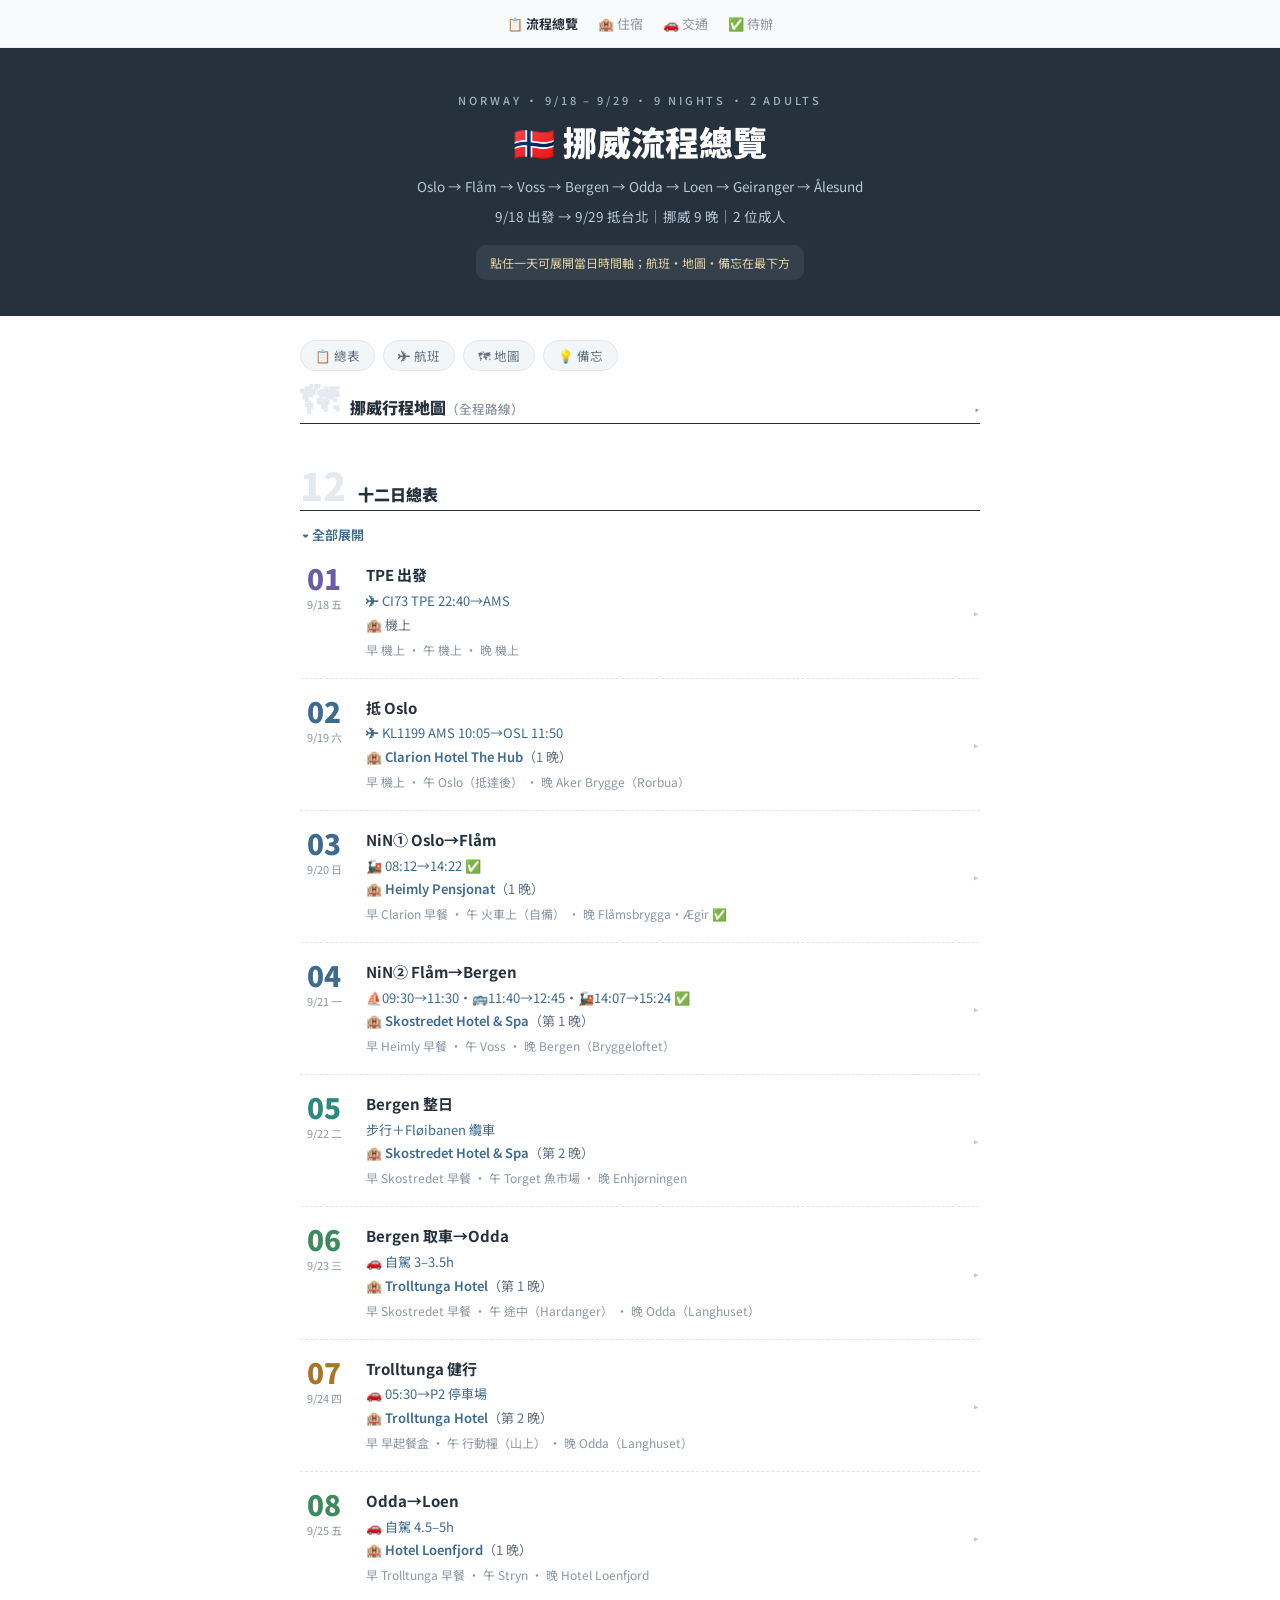
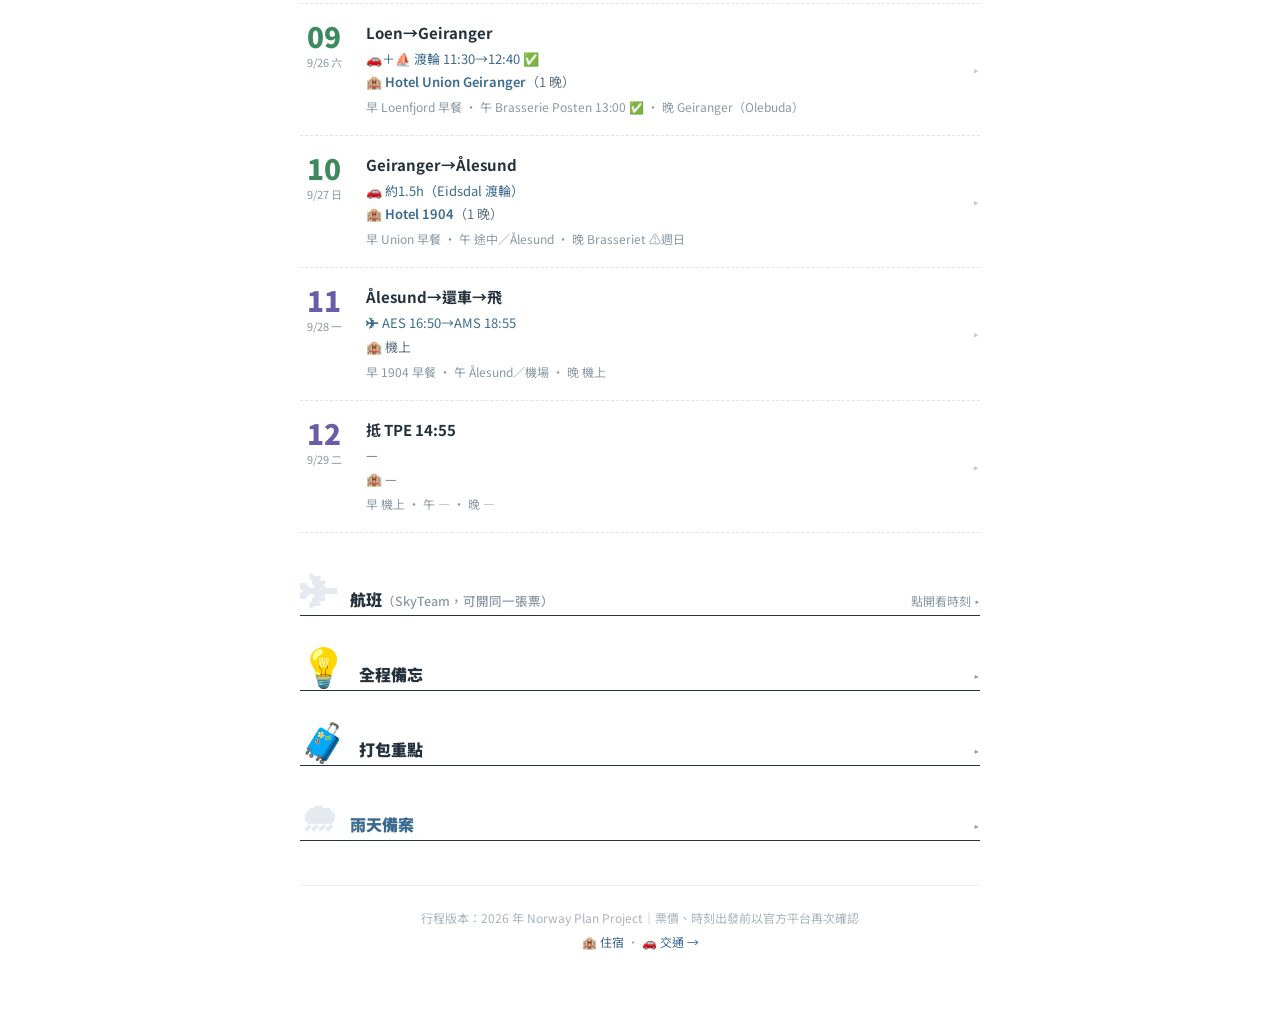
==== index.html @ cb2b6840 "行程校正：KL807 抵台 14:55(已確認週一有飛)、Hanseatic→Schøtstuene(主館整修至2027)、週日購物提醒、ETIAS→EES、Flytoget NOK 268、Loen" ====
<!DOCTYPE html>
<html lang="zh-TW">
<head>
<meta charset="UTF-8">
<meta name="viewport" content="width=device-width, initial-scale=1">
<title>🇳🇴 挪威流程總覽</title>
<link rel="preconnect" href="https://fonts.googleapis.com">
<link rel="preconnect" href="https://fonts.gstatic.com" crossorigin>
<link href="https://fonts.googleapis.com/css2?family=Noto+Sans+TC:wght@400;500;600;700;900&display=swap" rel="stylesheet">
<style>
body{margin:0;background:#ffffff;font-family:'Noto Sans TC',sans-serif;-webkit-font-smoothing:antialiased}
.hv1:hover{color:#25313d !important}
.hv2:hover{color:#3d6b8f !important;border-color:#3d6b8f !important}
.hv3:hover{text-decoration:underline !important}
</style>
</head>
<body>
<div style="min-height:100vh;background:#fff;color:#25313d" data-screen-label="流程總覽">

  <!-- top nav -->
  <div style="border-bottom:1px solid #edf1f4;background:#f8fafb;overflow-x:auto">
    <div style="display:flex;gap:20px;padding:14px 20px;font-size:13px;white-space:nowrap;width:max-content;margin:0 auto">
      <a href="index.html" style="color:#25313d;font-weight:700;text-decoration:none">📋 流程總覽</a>
      <a href="hotels.html" style="color:#8a97a4;text-decoration:none" class="hv1">🏨 住宿</a>
      <a href="transport.html" style="color:#8a97a4;text-decoration:none" class="hv1">🚗 交通</a>
      <a href="norway-todo.html" style="color:#8a97a4;text-decoration:none" class="hv1">✅ 待辦</a>
    </div>
  </div>

  <!-- hero -->
  <div style="background:#25313d;color:#fff;padding:44px 24px 36px;text-align:center">
    <div style="font-size:11px;letter-spacing:.26em;color:#9fb2c2;font-weight:500">NORWAY · 9/18 – 9/29 · 9 NIGHTS · 2 ADULTS</div>
    <h1 style="font-size:clamp(26px,5vw,34px);font-weight:900;margin:12px 0 10px;line-height:1.3">🇳🇴 挪威流程總覽</h1>
    <p style="font-size:13.5px;color:#b9c8d5;margin:0 0 4px;line-height:1.9">Oslo → Flåm → Voss → Bergen → Odda → Loen → Geiranger → Ålesund</p>
    <p style="font-size:13.5px;color:#b9c8d5;margin:0;line-height:1.9">9/18 出發 → 9/29 抵台北｜挪威 9 晚｜2 位成人</p>
    <div style="font-size:12px;color:#e8d3a3;margin-top:16px;background:rgba(255,255,255,.07);border-radius:10px;padding:9px 14px;display:inline-block">點任一天可展開當日時間軸；航班・地圖・備忘在最下方</div>
  </div>

  <div style="max-width:680px;margin:0 auto;padding:24px 20px 64px">

    <!-- quick nav -->
    <div style="display:flex;gap:8px;flex-wrap:wrap">
      <a href="#schedule" style="background:#f3f6f8;border:1px solid #e2e8ed;color:#61707f;font-size:12.5px;padding:5px 14px;border-radius:99px;text-decoration:none;white-space:nowrap" class="hv2">📋 總表</a>
      <a href="#flights" style="background:#f3f6f8;border:1px solid #e2e8ed;color:#61707f;font-size:12.5px;padding:5px 14px;border-radius:99px;text-decoration:none;white-space:nowrap" class="hv2">✈ 航班</a>
      <a href="#map" style="background:#f3f6f8;border:1px solid #e2e8ed;color:#61707f;font-size:12.5px;padding:5px 14px;border-radius:99px;text-decoration:none;white-space:nowrap" class="hv2">🗺 地圖</a>
      <a href="#tips" style="background:#f3f6f8;border:1px solid #e2e8ed;color:#61707f;font-size:12.5px;padding:5px 14px;border-radius:99px;text-decoration:none;white-space:nowrap" class="hv2">💡 備忘</a>
    </div>

    <!-- map -->
    <div id="map" style="scroll-margin-top:20px;margin-top:8px">
      <div onclick="tog('map')" style="display:flex;align-items:baseline;gap:12px;margin:0 0 4px;cursor:pointer;user-select:none">
        <span style="font-size:38px;font-weight:900;color:#e4eaef;line-height:1">🗺</span>
        <div style="font-size:16px;font-weight:900;color:#25313d">挪威行程地圖<span style="font-weight:500;color:#8a97a4;font-size:12.5px">（全程路線）</span></div>
        <span style="margin-left:auto;font-size:12px;color:#8a97a4"><span id="ar-map">▸</span></span>
      </div>
      <div style="height:1px;background:#25313d;margin-bottom:4px"></div>
      <div id="bd-map" style="display:none">
        <div style="position:relative;width:100%;padding-bottom:56%;height:0;overflow:hidden;border-radius:12px;margin-top:12px">
          <iframe src="https://www.google.com/maps/d/embed?mid=1Qdunu4atqAtdozF2Sp9Nmu-lTZPVafg&amp;ehbc=2E312F" allowfullscreen="allowfullscreen" loading="lazy" referrerpolicy="no-referrer-when-downgrade" style="position:absolute;top:0;left:0;width:100%;height:100%;border:0"></iframe>
        </div>
      </div>
    </div>

    <!-- schedule -->
    <div id="schedule" style="scroll-margin-top:20px">
      <div style="display:flex;align-items:baseline;gap:12px;margin:42px 0 4px">
        <span style="font-size:38px;font-weight:900;color:#e4eaef;line-height:1">12</span>
        <div style="font-size:16px;font-weight:900;color:#25313d">十二日總表</div>
      </div>
      <div style="height:1px;background:#25313d;margin-bottom:4px"></div>
      <div style="margin:14px 2px 2px;font-size:13px"><a href="#" id="togAllBtn" onclick="togAll(event)" style="color:#3d6b8f;text-decoration:none;font-weight:600" class="hv3">▾ 全部展開</a></div>
      
        <div style="border-bottom:1px dashed #dde5eb">
          <div onclick="tog('01')" style="display:flex;gap:18px;padding:18px 0;cursor:pointer;user-select:none;align-items:flex-start">
          <div style="width:48px;flex-shrink:0;text-align:center">
            <div style="font-size:28px;font-weight:900;color:#6b5ca8;line-height:1">01</div>
            <div style="font-size:11px;color:#8a97a4;margin-top:5px;line-height:1.4">9/18 五</div>
          </div>
          <div style="flex:1;min-width:0">
            <div style="font-size:15px;font-weight:700;color:#25313d;line-height:1.45">TPE 出發</div>
            <div style="font-size:13px;color:#3d6b8f;margin-top:4px;line-height:1.65">✈ CI73 TPE 22:40→AMS</div>
            <div style="font-size:13px;color:#61707f;margin-top:3px">🏨 <span>機上</span><span></span></div>
            <div style="font-size:12px;color:#8a97a4;margin-top:5px;line-height:1.75">早 機上 · 午 機上 · 晚 機上</div>
          </div>
            <span id="ar-01" style="color:#c3ccd4;font-size:15px;flex-shrink:0;align-self:center">▸</span>
          </div>
          <div id="bd-01" style="display:none;padding:2px 0 20px 66px">
            <div style="border-top:1px solid #eef1f4;display:flex;gap:14px;padding:8px 0;align-items:flex-start">
            <div style="flex:0 0 92px;font-weight:700;color:#2b6a8f;font-size:12.5px;white-space:nowrap;font-variant-numeric:tabular-nums">~19:40</div>
            <div style="flex:1;font-size:13.5px;color:#4a5866;line-height:1.65">桃園機場報到（國際線建議提前約 3h）</div>
          </div>
            <div style="border-top:1px solid #eef1f4;display:flex;gap:14px;padding:8px 0;align-items:flex-start">
            <div style="flex:0 0 92px;font-weight:700;color:#2b6a8f;font-size:12.5px;white-space:nowrap;font-variant-numeric:tabular-nums">22:40</div>
            <div style="flex:1;font-size:13.5px;color:#4a5866;line-height:1.65">CI73 TPE → AMS（→ 隔日 07:40 抵 AMS，約 15h，機上過夜）</div>
          </div>
          </div>
        </div>
      
        <div style="border-bottom:1px dashed #dde5eb">
          <div onclick="tog('02')" style="display:flex;gap:18px;padding:18px 0;cursor:pointer;user-select:none;align-items:flex-start">
          <div style="width:48px;flex-shrink:0;text-align:center">
            <div style="font-size:28px;font-weight:900;color:#3d6b8f;line-height:1">02</div>
            <div style="font-size:11px;color:#8a97a4;margin-top:5px;line-height:1.4">9/19 六</div>
          </div>
          <div style="flex:1;min-width:0">
            <div style="font-size:15px;font-weight:700;color:#25313d;line-height:1.45">抵 Oslo</div>
            <div style="font-size:13px;color:#3d6b8f;margin-top:4px;line-height:1.65">✈ KL1199 AMS 10:05→OSL 11:50</div>
            <div style="font-size:13px;color:#61707f;margin-top:3px">🏨 <a href="https://www.google.com/maps/search/?api=1&query=Clarion+Hotel+The+Hub+Oslo" target="_blank" rel="noopener" style="color:#3d6b8f;font-weight:600;text-decoration:none" class="hv3">Clarion Hotel The Hub</a><span>（1 晚）</span></div>
            <div style="font-size:12px;color:#8a97a4;margin-top:5px;line-height:1.75">早 機上 · 午 Oslo（抵達後） · 晚 Aker Brygge（Rorbua）</div>
          </div>
            <span id="ar-02" style="color:#c3ccd4;font-size:15px;flex-shrink:0;align-self:center">▸</span>
          </div>
          <div id="bd-02" style="display:none;padding:2px 0 20px 66px">
            <div style="border-top:1px solid #eef1f4;display:flex;gap:14px;padding:8px 0;align-items:flex-start">
            <div style="flex:0 0 92px;font-weight:700;color:#2b6a8f;font-size:12.5px;white-space:nowrap;font-variant-numeric:tabular-nums">07:40</div>
            <div style="flex:1;font-size:13.5px;color:#4a5866;line-height:1.65">抵 AMS，過申根查驗、轉機（約 2h25）</div>
          </div>
            <div style="border-top:1px solid #eef1f4;display:flex;gap:14px;padding:8px 0;align-items:flex-start">
            <div style="flex:0 0 92px;font-weight:700;color:#2b6a8f;font-size:12.5px;white-space:nowrap;font-variant-numeric:tabular-nums">10:05</div>
            <div style="flex:1;font-size:13.5px;color:#4a5866;line-height:1.65">KL1199 AMS → OSL 11:50</div>
          </div>
            <div style="border-top:1px solid #eef1f4;display:flex;gap:14px;padding:8px 0;align-items:flex-start">
            <div style="flex:0 0 92px;font-weight:700;color:#2b6a8f;font-size:12.5px;white-space:nowrap;font-variant-numeric:tabular-nums">11:50</div>
            <div style="flex:1;font-size:13.5px;color:#4a5866;line-height:1.65">OSL 抵達——申根內線、<strong style="color:#25313d">Oslo 免入境查驗</strong>，領行李即走。</div>
          </div>
            <div style="border-top:1px solid #eef1f4;display:flex;gap:14px;padding:8px 0;align-items:flex-start">
            <div style="flex:0 0 92px;font-weight:700;color:#2b6a8f;font-size:12.5px;white-space:nowrap;font-variant-numeric:tabular-nums">~12:30</div>
            <div style="flex:1;font-size:13.5px;color:#4a5866;line-height:1.65">機場站進市區：<strong style="color:#25313d">Flytoget</strong> 19分／NOK 268 或 <strong style="color:#25313d">Vy L12</strong> 25–30分／NOK 124（<strong style="color:#25313d">免預訂</strong>、感應卡嗶）→ Oslo S。</div>
          </div>
            <div style="border-top:1px solid #eef1f4;display:flex;gap:14px;padding:8px 0;align-items:flex-start">
            <div style="flex:0 0 92px;font-weight:700;color:#2b6a8f;font-size:12.5px;white-space:nowrap;font-variant-numeric:tabular-nums">~13:20</div>
            <div style="flex:1;font-size:13.5px;color:#4a5866;line-height:1.65">Oslo S → 步行 3–5 分 <strong style="color:#25313d">Clarion The Hub</strong>。</div>
          </div>
            <div style="border-top:1px solid #eef1f4;display:flex;gap:14px;padding:8px 0;align-items:flex-start">
            <div style="flex:0 0 92px;font-weight:700;color:#2b6a8f;font-size:12.5px;white-space:nowrap;font-variant-numeric:tabular-nums">~13:30</div>
            <div style="flex:1;font-size:13.5px;color:#4a5866;line-height:1.65">大行李先寄櫃檯（房間 15:00 才開放）→ 逛 Aker Brygge／歌劇院屋頂／Vigeland。</div>
          </div>
            <div style="border-top:1px solid #eef1f4;display:flex;gap:14px;padding:8px 0;align-items:flex-start">
            <div style="flex:0 0 92px;font-weight:700;color:#2b6a8f;font-size:12.5px;white-space:nowrap;font-variant-numeric:tabular-nums">15:00</div>
            <div style="flex:1;font-size:13.5px;color:#4a5866;line-height:1.65">check-in 拿房。</div>
          </div>
            <div style="border-top:1px solid #eef1f4;display:flex;gap:14px;padding:8px 0;align-items:flex-start">
            <div style="flex:0 0 92px;font-weight:700;color:#2b6a8f;font-size:12.5px;white-space:nowrap;font-variant-numeric:tabular-nums">~18:00</div>
            <div style="flex:1;font-size:13.5px;color:#4a5866;line-height:1.65">晚餐 Aker Brygge（週六熱門，建議訂位）。</div>
          </div>
            <div style="border-top:1px solid #eef1f4;display:flex;gap:14px;padding:8px 0;align-items:flex-start">
            <div style="flex:0 0 92px;font-weight:700;color:#2b6a8f;font-size:12.5px;white-space:nowrap;font-variant-numeric:tabular-nums">睡前</div>
            <div style="flex:1;font-size:13.5px;color:#4a5866;line-height:1.65">分裝：Flåm 過夜小包＋大行李貼 <strong style="color:#25313d">PorterService</strong> 條交櫃檯（隔天 06:00–09:00 收、直送 Bergen）；早睡，明早 08:12 火車。</div>
          </div>
          </div>
        </div>
      
        <div style="border-bottom:1px dashed #dde5eb">
          <div onclick="tog('03')" style="display:flex;gap:18px;padding:18px 0;cursor:pointer;user-select:none;align-items:flex-start">
          <div style="width:48px;flex-shrink:0;text-align:center">
            <div style="font-size:28px;font-weight:900;color:#3d6b8f;line-height:1">03</div>
            <div style="font-size:11px;color:#8a97a4;margin-top:5px;line-height:1.4">9/20 日</div>
          </div>
          <div style="flex:1;min-width:0">
            <div style="font-size:15px;font-weight:700;color:#25313d;line-height:1.45">NiN① Oslo→Flåm</div>
            <div style="font-size:13px;color:#3d6b8f;margin-top:4px;line-height:1.65">🚂 08:12→14:22 ✅</div>
            <div style="font-size:13px;color:#61707f;margin-top:3px">🏨 <a href="https://www.google.com/maps/search/?api=1&query=Heimly+Pensjonat+Fl%C3%A5m" target="_blank" rel="noopener" style="color:#3d6b8f;font-weight:600;text-decoration:none" class="hv3">Heimly Pensjonat</a><span>（1 晚）</span></div>
            <div style="font-size:12px;color:#8a97a4;margin-top:5px;line-height:1.75">早 Clarion 早餐 · 午 火車上（自備） · 晚 Flåmsbrygga·Ægir ✅</div>
          </div>
            <span id="ar-03" style="color:#c3ccd4;font-size:15px;flex-shrink:0;align-self:center">▸</span>
          </div>
          <div id="bd-03" style="display:none;padding:2px 0 20px 66px">
            <div style="border-top:1px solid #eef1f4;display:flex;gap:14px;padding:8px 0;align-items:flex-start">
            <div style="flex:0 0 92px;font-weight:700;color:#2b6a8f;font-size:12.5px;white-space:nowrap;font-variant-numeric:tabular-nums">~06:30</div>
            <div style="flex:1;font-size:13.5px;color:#4a5866;line-height:1.65">Clarion 早餐；大行李（貼 <strong style="color:#25313d">PorterService</strong> 條）交櫃檯，06:00–09:00 收送 Bergen</div>
          </div>
            <div style="border-top:1px solid #eef1f4;display:flex;gap:14px;padding:8px 0;align-items:flex-start">
            <div style="flex:0 0 92px;font-weight:700;color:#2b6a8f;font-size:12.5px;white-space:nowrap;font-variant-numeric:tabular-nums">~07:45</div>
            <div style="flex:1;font-size:13.5px;color:#4a5866;line-height:1.65">退房、步行到 Oslo S</div>
          </div>
            <div style="border-top:1px solid #eef1f4;display:flex;gap:14px;padding:8px 0;align-items:flex-start">
            <div style="flex:0 0 92px;font-weight:700;color:#2b6a8f;font-size:12.5px;white-space:nowrap;font-variant-numeric:tabular-nums">08:12</div>
            <div style="flex:1;font-size:13.5px;color:#4a5866;line-height:1.65"><strong style="color:#25313d">Bergen Line</strong> Oslo S → Myrdal（約 4.5h，坐右側看 Hardangervidda）</div>
          </div>
            <div style="border-top:1px solid #eef1f4;display:flex;gap:14px;padding:8px 0;align-items:flex-start">
            <div style="flex:0 0 92px;font-weight:700;color:#2b6a8f;font-size:12.5px;white-space:nowrap;font-variant-numeric:tabular-nums">~13:00</div>
            <div style="flex:1;font-size:13.5px;color:#4a5866;line-height:1.65">抵 Myrdal，轉 <strong style="color:#25313d">Flåmsbana</strong>（Kjossfossen 瀑布停約 5 分）</div>
          </div>
            <div style="border-top:1px solid #eef1f4;display:flex;gap:14px;padding:8px 0;align-items:flex-start">
            <div style="flex:0 0 92px;font-weight:700;color:#2b6a8f;font-size:12.5px;white-space:nowrap;font-variant-numeric:tabular-nums">14:22</div>
            <div style="flex:1;font-size:13.5px;color:#4a5866;line-height:1.65">抵 <strong style="color:#25313d">Flåm</strong>，入住 Heimly（步行約 10–15 分）</div>
          </div>
            <div style="border-top:1px solid #eef1f4;display:flex;gap:14px;padding:8px 0;align-items:flex-start">
            <div style="flex:0 0 92px;font-weight:700;color:#2b6a8f;font-size:12.5px;white-space:nowrap;font-variant-numeric:tabular-nums">~15:00</div>
            <div style="flex:1;font-size:13.5px;color:#4a5866;line-height:1.65">Flåm 自由：峽灣散步、Flåm 鐵路博物館(免費)、逛紀念品〔候選〕</div>
          </div>
            <div style="border-top:1px solid #eef1f4;display:flex;gap:14px;padding:8px 0;align-items:flex-start">
            <div style="flex:0 0 92px;font-weight:700;color:#2b6a8f;font-size:12.5px;white-space:nowrap;font-variant-numeric:tabular-nums">~16:00</div>
            <div style="flex:1;font-size:13.5px;color:#4a5866;line-height:1.65">加碼〔候選〕：Stegastein 觀景台(觀光巴士/tour) 或 Otternes 古農莊</div>
          </div>
            <div style="border-top:1px solid #eef1f4;display:flex;gap:14px;padding:8px 0;align-items:flex-start">
            <div style="flex:0 0 92px;font-weight:700;color:#2b6a8f;font-size:12.5px;white-space:nowrap;font-variant-numeric:tabular-nums">~18:00</div>
            <div style="flex:1;font-size:13.5px;color:#4a5866;line-height:1.65">晚餐 <strong style="color:#25313d">Flåmsbrygga（Ægir BrewPub）</strong> ✅ 已訂</div>
          </div>
          </div>
        </div>
      
        <div style="border-bottom:1px dashed #dde5eb">
          <div onclick="tog('04')" style="display:flex;gap:18px;padding:18px 0;cursor:pointer;user-select:none;align-items:flex-start">
          <div style="width:48px;flex-shrink:0;text-align:center">
            <div style="font-size:28px;font-weight:900;color:#3d6b8f;line-height:1">04</div>
            <div style="font-size:11px;color:#8a97a4;margin-top:5px;line-height:1.4">9/21 一</div>
          </div>
          <div style="flex:1;min-width:0">
            <div style="font-size:15px;font-weight:700;color:#25313d;line-height:1.45">NiN② Flåm→Bergen</div>
            <div style="font-size:13px;color:#3d6b8f;margin-top:4px;line-height:1.65">⛵09:30→11:30・🚌11:40→12:45・🚂14:07→15:24 ✅</div>
            <div style="font-size:13px;color:#61707f;margin-top:3px">🏨 <a href="https://www.google.com/maps/search/?api=1&query=Skostredet+Hotel+Spa+Bergen" target="_blank" rel="noopener" style="color:#3d6b8f;font-weight:600;text-decoration:none" class="hv3">Skostredet Hotel & Spa</a><span>（第 1 晚）</span></div>
            <div style="font-size:12px;color:#8a97a4;margin-top:5px;line-height:1.75">早 Heimly 早餐 · 午 Voss · 晚 Bergen（Bryggeloftet）</div>
          </div>
            <span id="ar-04" style="color:#c3ccd4;font-size:15px;flex-shrink:0;align-self:center">▸</span>
          </div>
          <div id="bd-04" style="display:none;padding:2px 0 20px 66px">
            <div style="border-top:1px solid #eef1f4;display:flex;gap:14px;padding:8px 0;align-items:flex-start">
            <div style="flex:0 0 92px;font-weight:700;color:#2b6a8f;font-size:12.5px;white-space:nowrap;font-variant-numeric:tabular-nums">~08:00</div>
            <div style="flex:1;font-size:13.5px;color:#4a5866;line-height:1.65">Heimly 早餐、退房；到 Flåm 碼頭</div>
          </div>
            <div style="border-top:1px solid #eef1f4;display:flex;gap:14px;padding:8px 0;align-items:flex-start">
            <div style="flex:0 0 92px;font-weight:700;color:#2b6a8f;font-size:12.5px;white-space:nowrap;font-variant-numeric:tabular-nums">09:30</div>
            <div style="flex:1;font-size:13.5px;color:#4a5866;line-height:1.65"><strong style="color:#25313d">Nærøyfjord 遊船</strong> Flåm → Gudvangen（甲板看瀑布峭壁）✅</div>
          </div>
            <div style="border-top:1px solid #eef1f4;display:flex;gap:14px;padding:8px 0;align-items:flex-start">
            <div style="flex:0 0 92px;font-weight:700;color:#2b6a8f;font-size:12.5px;white-space:nowrap;font-variant-numeric:tabular-nums">11:30</div>
            <div style="flex:1;font-size:13.5px;color:#4a5866;line-height:1.65">抵 Gudvangen（下船直接上車，10 分轉乘）</div>
          </div>
            <div style="border-top:1px solid #eef1f4;display:flex;gap:14px;padding:8px 0;align-items:flex-start">
            <div style="flex:0 0 92px;font-weight:700;color:#2b6a8f;font-size:12.5px;white-space:nowrap;font-variant-numeric:tabular-nums">11:40</div>
            <div style="flex:1;font-size:13.5px;color:#4a5866;line-height:1.65"><strong style="color:#25313d">巴士</strong> Gudvangen → Voss ✅</div>
          </div>
            <div style="border-top:1px solid #eef1f4;display:flex;gap:14px;padding:8px 0;align-items:flex-start">
            <div style="flex:0 0 92px;font-weight:700;color:#2b6a8f;font-size:12.5px;white-space:nowrap;font-variant-numeric:tabular-nums">12:45</div>
            <div style="flex:1;font-size:13.5px;color:#4a5866;line-height:1.65">抵 Voss，午餐（約 1h20 空檔）；〔候選〕Voss Gondol 纜車快速上下</div>
          </div>
            <div style="border-top:1px solid #eef1f4;display:flex;gap:14px;padding:8px 0;align-items:flex-start">
            <div style="flex:0 0 92px;font-weight:700;color:#2b6a8f;font-size:12.5px;white-space:nowrap;font-variant-numeric:tabular-nums">14:07</div>
            <div style="flex:1;font-size:13.5px;color:#4a5866;line-height:1.65"><strong style="color:#25313d">Vy 火車</strong> Voss → Bergen（坐右側看峽灣）✅</div>
          </div>
            <div style="border-top:1px solid #eef1f4;display:flex;gap:14px;padding:8px 0;align-items:flex-start">
            <div style="flex:0 0 92px;font-weight:700;color:#2b6a8f;font-size:12.5px;white-space:nowrap;font-variant-numeric:tabular-nums">15:24</div>
            <div style="flex:1;font-size:13.5px;color:#4a5866;line-height:1.65">抵 Bergen，入住 <strong style="color:#25313d">Skostredet</strong>（PorterService 行李已在櫃檯）</div>
          </div>
            <div style="border-top:1px solid #eef1f4;display:flex;gap:14px;padding:8px 0;align-items:flex-start">
            <div style="flex:0 0 92px;font-weight:700;color:#2b6a8f;font-size:12.5px;white-space:nowrap;font-variant-numeric:tabular-nums">~16:00</div>
            <div style="flex:1;font-size:13.5px;color:#4a5866;line-height:1.65">Bergen 傍晚：Bryggen 木屋區、魚市場、逛紀念品〔候選〕—— <strong style="color:#25313d">Bryggen Husflid</strong>（挪威手織毛衣最大選擇）、<strong style="color:#25313d">Julehuset</strong>（全年聖誕屋，nisse 小精靈）、<strong style="color:#25313d">Audhild Viken</strong>（極光玻璃、troll 山妖）</div>
          </div>
            <div style="border-top:1px solid #eef1f4;display:flex;gap:14px;padding:8px 0;align-items:flex-start">
            <div style="flex:0 0 92px;font-weight:700;color:#2b6a8f;font-size:12.5px;white-space:nowrap;font-variant-numeric:tabular-nums">~18:30</div>
            <div style="flex:1;font-size:13.5px;color:#4a5866;line-height:1.65">晚餐 <strong style="color:#25313d">Bryggeloftet & Stuene</strong>（建議訂位）</div>
          </div>
          </div>
        </div>
      
        <div style="border-bottom:1px dashed #dde5eb">
          <div onclick="tog('05')" style="display:flex;gap:18px;padding:18px 0;cursor:pointer;user-select:none;align-items:flex-start">
          <div style="width:48px;flex-shrink:0;text-align:center">
            <div style="font-size:28px;font-weight:900;color:#2b8a80;line-height:1">05</div>
            <div style="font-size:11px;color:#8a97a4;margin-top:5px;line-height:1.4">9/22 二</div>
          </div>
          <div style="flex:1;min-width:0">
            <div style="font-size:15px;font-weight:700;color:#25313d;line-height:1.45">Bergen 整日</div>
            <div style="font-size:13px;color:#3d6b8f;margin-top:4px;line-height:1.65">步行＋Fløibanen 纜車</div>
            <div style="font-size:13px;color:#61707f;margin-top:3px">🏨 <a href="https://www.google.com/maps/search/?api=1&query=Skostredet+Hotel+Spa+Bergen" target="_blank" rel="noopener" style="color:#3d6b8f;font-weight:600;text-decoration:none" class="hv3">Skostredet Hotel & Spa</a><span>（第 2 晚）</span></div>
            <div style="font-size:12px;color:#8a97a4;margin-top:5px;line-height:1.75">早 Skostredet 早餐 · 午 Torget 魚市場 · 晚 Enhjørningen</div>
          </div>
            <span id="ar-05" style="color:#c3ccd4;font-size:15px;flex-shrink:0;align-self:center">▸</span>
          </div>
          <div id="bd-05" style="display:none;padding:2px 0 20px 66px">
            <div style="border-top:1px solid #eef1f4;display:flex;gap:14px;padding:8px 0;align-items:flex-start">
            <div style="flex:0 0 92px;font-weight:700;color:#2b6a8f;font-size:12.5px;white-space:nowrap;font-variant-numeric:tabular-nums">~09:00</div>
            <div style="flex:1;font-size:13.5px;color:#4a5866;line-height:1.65">Skostredet 早餐</div>
          </div>
            <div style="border-top:1px solid #eef1f4;display:flex;gap:14px;padding:8px 0;align-items:flex-start">
            <div style="flex:0 0 92px;font-weight:700;color:#2b6a8f;font-size:12.5px;white-space:nowrap;font-variant-numeric:tabular-nums">~09:30</div>
            <div style="flex:1;font-size:13.5px;color:#4a5866;line-height:1.65">Torget 魚市場、Bryggen 木屋區（UNESCO）＋<strong style="color:#25313d">Schøtstuene</strong>（Øvregaten 50；⚠ Hanseatic Museum 主館整修關閉至 2027 初，展覽移此）</div>
          </div>
            <div style="border-top:1px solid #eef1f4;display:flex;gap:14px;padding:8px 0;align-items:flex-start">
            <div style="flex:0 0 92px;font-weight:700;color:#2b6a8f;font-size:12.5px;white-space:nowrap;font-variant-numeric:tabular-nums">~11:00</div>
            <div style="flex:1;font-size:13.5px;color:#4a5866;line-height:1.65">〔候選〕KODE 美術館／Bergenhus 城堡／Rosenkrantz 塔／Troldhaugen 葛利格故居（任選）</div>
          </div>
            <div style="border-top:1px solid #eef1f4;display:flex;gap:14px;padding:8px 0;align-items:flex-start">
            <div style="flex:0 0 92px;font-weight:700;color:#2b6a8f;font-size:12.5px;white-space:nowrap;font-variant-numeric:tabular-nums">~13:00</div>
            <div style="flex:1;font-size:13.5px;color:#4a5866;line-height:1.65">午餐 魚市場（Fish Me／Fjellskål，生蠔・魚湯）</div>
          </div>
            <div style="border-top:1px solid #eef1f4;display:flex;gap:14px;padding:8px 0;align-items:flex-start">
            <div style="flex:0 0 92px;font-weight:700;color:#2b6a8f;font-size:12.5px;white-space:nowrap;font-variant-numeric:tabular-nums">~14:30</div>
            <div style="flex:1;font-size:13.5px;color:#4a5866;line-height:1.65"><strong style="color:#25313d">Fløibanen 纜車</strong>上 Fløyen（320m 俯瞰全城）；〔候選〕健走 Fløyen→Brushytten 4km</div>
          </div>
            <div style="border-top:1px solid #eef1f4;display:flex;gap:14px;padding:8px 0;align-items:flex-start">
            <div style="flex:0 0 92px;font-weight:700;color:#2b6a8f;font-size:12.5px;white-space:nowrap;font-variant-numeric:tabular-nums">~17:00</div>
            <div style="flex:1;font-size:13.5px;color:#4a5866;line-height:1.65">〔候選〕Mathallen 室內市場、逛紀念品、咖啡下午茶。<strong style="color:#25313d">Helly Hansen</strong>：<a href="https://www.google.com/maps/search/?api=1&query=Sportsgalleriet+Torgallmenningen+8+Bergen" target="_blank" rel="noopener" style="color:#3d6b8f;font-weight:600;text-decoration:none" class="hv3">Sportsgalleriet（Torgallmenningen 8）</a>，市中心步行 5 分。<strong style="color:#25313d">必買</strong>：Dale of Norway／Oleana 羊毛衣、ostehøvel 乳酪刨刀、雲莓果醬、棕起司 Brunost、Freia 巧克力、鹹甘草糖、troll 山妖擺飾；單店滿 NOK 315 記得拿 <strong style="color:#25313d">Tax Free 退稅單</strong>（護照）</div>
          </div>
            <div style="border-top:1px solid #eef1f4;display:flex;gap:14px;padding:8px 0;align-items:flex-start">
            <div style="flex:0 0 92px;font-weight:700;color:#2b6a8f;font-size:12.5px;white-space:nowrap;font-variant-numeric:tabular-nums">~18:30</div>
            <div style="flex:1;font-size:13.5px;color:#4a5866;line-height:1.65">晚餐 <strong style="color:#25313d">Enhjørningen</strong>（Bryggen 精緻海鮮，建議訂位）</div>
          </div>
          </div>
        </div>
      
        <div style="border-bottom:1px dashed #dde5eb">
          <div onclick="tog('06')" style="display:flex;gap:18px;padding:18px 0;cursor:pointer;user-select:none;align-items:flex-start">
          <div style="width:48px;flex-shrink:0;text-align:center">
            <div style="font-size:28px;font-weight:900;color:#3e8a5f;line-height:1">06</div>
            <div style="font-size:11px;color:#8a97a4;margin-top:5px;line-height:1.4">9/23 三</div>
          </div>
          <div style="flex:1;min-width:0">
            <div style="font-size:15px;font-weight:700;color:#25313d;line-height:1.45">Bergen 取車→Odda</div>
            <div style="font-size:13px;color:#3d6b8f;margin-top:4px;line-height:1.65">🚗 自駕 3–3.5h</div>
            <div style="font-size:13px;color:#61707f;margin-top:3px">🏨 <a href="https://www.google.com/maps/search/?api=1&query=Trolltunga+Hotel+Odda" target="_blank" rel="noopener" style="color:#3d6b8f;font-weight:600;text-decoration:none" class="hv3">Trolltunga Hotel</a><span>（第 1 晚）</span></div>
            <div style="font-size:12px;color:#8a97a4;margin-top:5px;line-height:1.75">早 Skostredet 早餐 · 午 途中（Hardanger） · 晚 Odda（Langhuset）</div>
          </div>
            <span id="ar-06" style="color:#c3ccd4;font-size:15px;flex-shrink:0;align-self:center">▸</span>
          </div>
          <div id="bd-06" style="display:none;padding:2px 0 20px 66px">
            <div style="border-top:1px solid #eef1f4;display:flex;gap:14px;padding:8px 0;align-items:flex-start">
            <div style="flex:0 0 92px;font-weight:700;color:#2b6a8f;font-size:12.5px;white-space:nowrap;font-variant-numeric:tabular-nums">~08:00</div>
            <div style="flex:1;font-size:13.5px;color:#4a5866;line-height:1.65">Skostredet 早餐、退房</div>
          </div>
            <div style="border-top:1px solid #eef1f4;display:flex;gap:14px;padding:8px 0;align-items:flex-start">
            <div style="flex:0 0 92px;font-weight:700;color:#2b6a8f;font-size:12.5px;white-space:nowrap;font-variant-numeric:tabular-nums">09:00</div>
            <div style="flex:1;font-size:13.5px;color:#4a5866;line-height:1.65"><strong style="color:#25313d">Avis Bergen City</strong>（Solheimsgaten 15）取車；錄影拍照車況＋EV 電量、確認 AutoPASS tag</div>
          </div>
            <div style="border-top:1px solid #eef1f4;display:flex;gap:14px;padding:8px 0;align-items:flex-start">
            <div style="flex:0 0 92px;font-weight:700;color:#2b6a8f;font-size:12.5px;white-space:nowrap;font-variant-numeric:tabular-nums">~09:30</div>
            <div style="flex:1;font-size:13.5px;color:#4a5866;line-height:1.65">出發往 Odda（沿 Hardangerfjord，約 3–3.5h）</div>
          </div>
            <div style="border-top:1px solid #eef1f4;display:flex;gap:14px;padding:8px 0;align-items:flex-start">
            <div style="flex:0 0 92px;font-weight:700;color:#2b6a8f;font-size:12.5px;white-space:nowrap;font-variant-numeric:tabular-nums">~11:00</div>
            <div style="flex:1;font-size:13.5px;color:#4a5866;line-height:1.65">〔候選〕停 Steinsdalsfossen 瀑布、Hardangerbrua 大橋</div>
          </div>
            <div style="border-top:1px solid #eef1f4;display:flex;gap:14px;padding:8px 0;align-items:flex-start">
            <div style="flex:0 0 92px;font-weight:700;color:#2b6a8f;font-size:12.5px;white-space:nowrap;font-variant-numeric:tabular-nums">~13:00</div>
            <div style="flex:1;font-size:13.5px;color:#4a5866;line-height:1.65">午餐 途中（Hardanger 小鎮）</div>
          </div>
            <div style="border-top:1px solid #eef1f4;display:flex;gap:14px;padding:8px 0;align-items:flex-start">
            <div style="flex:0 0 92px;font-weight:700;color:#2b6a8f;font-size:12.5px;white-space:nowrap;font-variant-numeric:tabular-nums">~14:00</div>
            <div style="flex:1;font-size:13.5px;color:#4a5866;line-height:1.65">抵 Odda，入住 Trolltunga Hotel；Kiwi／Rema 1000 採買行動糧、確認早起餐盒</div>
          </div>
            <div style="border-top:1px solid #eef1f4;display:flex;gap:14px;padding:8px 0;align-items:flex-start">
            <div style="flex:0 0 92px;font-weight:700;color:#2b6a8f;font-size:12.5px;white-space:nowrap;font-variant-numeric:tabular-nums">~15:30</div>
            <div style="flex:1;font-size:13.5px;color:#4a5866;line-height:1.65">〔候選〕Odda 湖畔散步、Tyssedal 水電博物館(室內)</div>
          </div>
            <div style="border-top:1px solid #eef1f4;display:flex;gap:14px;padding:8px 0;align-items:flex-start">
            <div style="flex:0 0 92px;font-weight:700;color:#2b6a8f;font-size:12.5px;white-space:nowrap;font-variant-numeric:tabular-nums">~19:00</div>
            <div style="flex:1;font-size:13.5px;color:#4a5866;line-height:1.65">晚餐 <strong style="color:#25313d">Langhuset</strong>（開到晚、份量足）</div>
          </div>
          </div>
        </div>
      
        <div style="border-bottom:1px dashed #dde5eb">
          <div onclick="tog('07')" style="display:flex;gap:18px;padding:18px 0;cursor:pointer;user-select:none;align-items:flex-start">
          <div style="width:48px;flex-shrink:0;text-align:center">
            <div style="font-size:28px;font-weight:900;color:#a8742a;line-height:1">07</div>
            <div style="font-size:11px;color:#8a97a4;margin-top:5px;line-height:1.4">9/24 四</div>
          </div>
          <div style="flex:1;min-width:0">
            <div style="font-size:15px;font-weight:700;color:#25313d;line-height:1.45">Trolltunga 健行</div>
            <div style="font-size:13px;color:#3d6b8f;margin-top:4px;line-height:1.65">🚗 05:30→P2 停車場</div>
            <div style="font-size:13px;color:#61707f;margin-top:3px">🏨 <a href="https://www.google.com/maps/search/?api=1&query=Trolltunga+Hotel+Odda" target="_blank" rel="noopener" style="color:#3d6b8f;font-weight:600;text-decoration:none" class="hv3">Trolltunga Hotel</a><span>（第 2 晚）</span></div>
            <div style="font-size:12px;color:#8a97a4;margin-top:5px;line-height:1.75">早 早起餐盒 · 午 行動糧（山上） · 晚 Odda（Langhuset）</div>
          </div>
            <span id="ar-07" style="color:#c3ccd4;font-size:15px;flex-shrink:0;align-self:center">▸</span>
          </div>
          <div id="bd-07" style="display:none;padding:2px 0 20px 66px">
            <div style="border-top:1px solid #eef1f4;display:flex;gap:14px;padding:8px 0;align-items:flex-start">
            <div style="flex:0 0 92px;font-weight:700;color:#2b6a8f;font-size:12.5px;white-space:nowrap;font-variant-numeric:tabular-nums">05:00</div>
            <div style="flex:1;font-size:13.5px;color:#4a5866;line-height:1.65">起床、吃早起餐盒</div>
          </div>
            <div style="border-top:1px solid #eef1f4;display:flex;gap:14px;padding:8px 0;align-items:flex-start">
            <div style="flex:0 0 92px;font-weight:700;color:#2b6a8f;font-size:12.5px;white-space:nowrap;font-variant-numeric:tabular-nums">05:30</div>
            <div style="flex:1;font-size:13.5px;color:#4a5866;line-height:1.65">開車出發 → P2 停車場（Skjeggedal）；前晚已查 yr.no（風速&gt;15m/s／雨／結冰改備案）、確認 Tyssedal→P2 路況(曾落石)</div>
          </div>
            <div style="border-top:1px solid #eef1f4;display:flex;gap:14px;padding:8px 0;align-items:flex-start">
            <div style="flex:0 0 92px;font-weight:700;color:#2b6a8f;font-size:12.5px;white-space:nowrap;font-variant-numeric:tabular-nums">06:30</div>
            <div style="flex:1;font-size:13.5px;color:#4a5866;line-height:1.65">P2 停車付費（約 NOK 330，含過路）、啟程；帶 2L 水＋行動糧＋登山杖＋<strong style="color:#25313d">頭燈</strong></div>
          </div>
            <div style="border-top:1px solid #eef1f4;display:flex;gap:14px;padding:8px 0;align-items:flex-start">
            <div style="flex:0 0 92px;font-weight:700;color:#2b6a8f;font-size:12.5px;white-space:nowrap;font-variant-numeric:tabular-nums">~11:00</div>
            <div style="flex:1;font-size:13.5px;color:#4a5866;line-height:1.65">抵 <strong style="color:#25313d">Trolltunga</strong> 拍照（去程約 4–5h）</div>
          </div>
            <div style="border-top:1px solid #eef1f4;display:flex;gap:14px;padding:8px 0;align-items:flex-start">
            <div style="flex:0 0 92px;font-weight:700;color:#2b6a8f;font-size:12.5px;white-space:nowrap;font-variant-numeric:tabular-nums">~18:00</div>
            <div style="flex:1;font-size:13.5px;color:#4a5866;line-height:1.65">回到 P2（日落約 19:30，回程勿延誤）</div>
          </div>
            <div style="border-top:1px solid #eef1f4;display:flex;gap:14px;padding:8px 0;align-items:flex-start">
            <div style="flex:0 0 92px;font-weight:700;color:#2b6a8f;font-size:12.5px;white-space:nowrap;font-variant-numeric:tabular-nums">~19:30</div>
            <div style="flex:1;font-size:13.5px;color:#4a5866;line-height:1.65">晚餐 Langhuset（開到 22–23 點）</div>
          </div>
          </div>
        </div>
      
        <div style="border-bottom:1px dashed #dde5eb">
          <div onclick="tog('08')" style="display:flex;gap:18px;padding:18px 0;cursor:pointer;user-select:none;align-items:flex-start">
          <div style="width:48px;flex-shrink:0;text-align:center">
            <div style="font-size:28px;font-weight:900;color:#3e8a5f;line-height:1">08</div>
            <div style="font-size:11px;color:#8a97a4;margin-top:5px;line-height:1.4">9/25 五</div>
          </div>
          <div style="flex:1;min-width:0">
            <div style="font-size:15px;font-weight:700;color:#25313d;line-height:1.45">Odda→Loen</div>
            <div style="font-size:13px;color:#3d6b8f;margin-top:4px;line-height:1.65">🚗 自駕 4.5–5h</div>
            <div style="font-size:13px;color:#61707f;margin-top:3px">🏨 <a href="https://www.google.com/maps/search/?api=1&query=Hotel+Loenfjord+Loen" target="_blank" rel="noopener" style="color:#3d6b8f;font-weight:600;text-decoration:none" class="hv3">Hotel Loenfjord</a><span>（1 晚）</span></div>
            <div style="font-size:12px;color:#8a97a4;margin-top:5px;line-height:1.75">早 Trolltunga 早餐 · 午 Stryn · 晚 Hotel Loenfjord</div>
          </div>
            <span id="ar-08" style="color:#c3ccd4;font-size:15px;flex-shrink:0;align-self:center">▸</span>
          </div>
          <div id="bd-08" style="display:none;padding:2px 0 20px 66px">
            <div style="border-top:1px solid #eef1f4;display:flex;gap:14px;padding:8px 0;align-items:flex-start">
            <div style="flex:0 0 92px;font-weight:700;color:#2b6a8f;font-size:12.5px;white-space:nowrap;font-variant-numeric:tabular-nums">~08:00</div>
            <div style="flex:1;font-size:13.5px;color:#4a5866;line-height:1.65">Trolltunga Hotel 早餐、退房</div>
          </div>
            <div style="border-top:1px solid #eef1f4;display:flex;gap:14px;padding:8px 0;align-items:flex-start">
            <div style="flex:0 0 92px;font-weight:700;color:#2b6a8f;font-size:12.5px;white-space:nowrap;font-variant-numeric:tabular-nums">~08:30</div>
            <div style="flex:1;font-size:13.5px;color:#4a5866;line-height:1.65">出發往 Loen（自駕約 4.5–5h，沿途峽灣停拍）</div>
          </div>
            <div style="border-top:1px solid #eef1f4;display:flex;gap:14px;padding:8px 0;align-items:flex-start">
            <div style="flex:0 0 92px;font-weight:700;color:#2b6a8f;font-size:12.5px;white-space:nowrap;font-variant-numeric:tabular-nums">~12:00</div>
            <div style="flex:1;font-size:13.5px;color:#4a5866;line-height:1.65">午餐 途中／Stryn（Stryn Kaffebar & Vertshus）</div>
          </div>
            <div style="border-top:1px solid #eef1f4;display:flex;gap:14px;padding:8px 0;align-items:flex-start">
            <div style="flex:0 0 92px;font-weight:700;color:#2b6a8f;font-size:12.5px;white-space:nowrap;font-variant-numeric:tabular-nums">~14:00</div>
            <div style="flex:1;font-size:13.5px;color:#4a5866;line-height:1.65">抵 Loen，入住 Hotel Loenfjord</div>
          </div>
            <div style="border-top:1px solid #eef1f4;display:flex;gap:14px;padding:8px 0;align-items:flex-start">
            <div style="flex:0 0 92px;font-weight:700;color:#2b6a8f;font-size:12.5px;white-space:nowrap;font-variant-numeric:tabular-nums">~15:00</div>
            <div style="flex:1;font-size:13.5px;color:#4a5866;line-height:1.65"><strong style="color:#25313d">Loen Skylift</strong>上 Mt. Hoven（全景步道）；〔候選〕Lovatnet 翡翠湖／Kjenndalsbreen 冰川</div>
          </div>
            <div style="border-top:1px solid #eef1f4;display:flex;gap:14px;padding:8px 0;align-items:flex-start">
            <div style="flex:0 0 92px;font-weight:700;color:#2b6a8f;font-size:12.5px;white-space:nowrap;font-variant-numeric:tabular-nums">~18:30</div>
            <div style="flex:1;font-size:13.5px;color:#4a5866;line-height:1.65">晚餐 Hoven Restaurant（山頂；9/25 五 à la carte 至 21:00、末班下山 22:30，來回 NOK 650/人）或 Hotel Loenfjord 餐廳</div>
          </div>
          </div>
        </div>
      
        <div style="border-bottom:1px dashed #dde5eb">
          <div onclick="tog('09')" style="display:flex;gap:18px;padding:18px 0;cursor:pointer;user-select:none;align-items:flex-start">
          <div style="width:48px;flex-shrink:0;text-align:center">
            <div style="font-size:28px;font-weight:900;color:#3e8a5f;line-height:1">09</div>
            <div style="font-size:11px;color:#8a97a4;margin-top:5px;line-height:1.4">9/26 六</div>
          </div>
          <div style="flex:1;min-width:0">
            <div style="font-size:15px;font-weight:700;color:#25313d;line-height:1.45">Loen→Geiranger</div>
            <div style="font-size:13px;color:#3d6b8f;margin-top:4px;line-height:1.65">🚗＋⛵ 渡輪 11:30→12:40 ✅</div>
            <div style="font-size:13px;color:#61707f;margin-top:3px">🏨 <a href="https://www.google.com/maps/search/?api=1&query=Hotel+Union+Geiranger" target="_blank" rel="noopener" style="color:#3d6b8f;font-weight:600;text-decoration:none" class="hv3">Hotel Union Geiranger</a><span>（1 晚）</span></div>
            <div style="font-size:12px;color:#8a97a4;margin-top:5px;line-height:1.75">早 Loenfjord 早餐 · 午 Brasserie Posten 13:00 ✅ · 晚 Geiranger（Olebuda）</div>
          </div>
            <span id="ar-09" style="color:#c3ccd4;font-size:15px;flex-shrink:0;align-self:center">▸</span>
          </div>
          <div id="bd-09" style="display:none;padding:2px 0 20px 66px">
            <div style="border-top:1px solid #eef1f4;display:flex;gap:14px;padding:8px 0;align-items:flex-start">
            <div style="flex:0 0 92px;font-weight:700;color:#2b6a8f;font-size:12.5px;white-space:nowrap;font-variant-numeric:tabular-nums">~08:00</div>
            <div style="flex:1;font-size:13.5px;color:#4a5866;line-height:1.65">Loenfjord 早餐、退房</div>
          </div>
            <div style="border-top:1px solid #eef1f4;display:flex;gap:14px;padding:8px 0;align-items:flex-start">
            <div style="flex:0 0 92px;font-weight:700;color:#2b6a8f;font-size:12.5px;white-space:nowrap;font-variant-numeric:tabular-nums">~09:00</div>
            <div style="flex:1;font-size:13.5px;color:#4a5866;line-height:1.65">開車 Loen → Hellesylt（約 1.5–2h）</div>
          </div>
            <div style="border-top:1px solid #eef1f4;display:flex;gap:14px;padding:8px 0;align-items:flex-start">
            <div style="flex:0 0 92px;font-weight:700;color:#2b6a8f;font-size:12.5px;white-space:nowrap;font-variant-numeric:tabular-nums">11:30</div>
            <div style="flex:1;font-size:13.5px;color:#4a5866;line-height:1.65"><strong style="color:#25313d">Hellesylt–Geiranger 汽車渡輪</strong>（甲板看七姊妹瀑布）✅</div>
          </div>
            <div style="border-top:1px solid #eef1f4;display:flex;gap:14px;padding:8px 0;align-items:flex-start">
            <div style="flex:0 0 92px;font-weight:700;color:#2b6a8f;font-size:12.5px;white-space:nowrap;font-variant-numeric:tabular-nums">12:40</div>
            <div style="flex:1;font-size:13.5px;color:#4a5866;line-height:1.65">抵 Geiranger</div>
          </div>
            <div style="border-top:1px solid #eef1f4;display:flex;gap:14px;padding:8px 0;align-items:flex-start">
            <div style="flex:0 0 92px;font-weight:700;color:#2b6a8f;font-size:12.5px;white-space:nowrap;font-variant-numeric:tabular-nums">13:00</div>
            <div style="flex:1;font-size:13.5px;color:#4a5866;line-height:1.65">午餐 <strong style="color:#25313d">Brasserie Posten</strong> ✅ 已訂</div>
          </div>
            <div style="border-top:1px solid #eef1f4;display:flex;gap:14px;padding:8px 0;align-items:flex-start">
            <div style="flex:0 0 92px;font-weight:700;color:#2b6a8f;font-size:12.5px;white-space:nowrap;font-variant-numeric:tabular-nums">~14:30</div>
            <div style="flex:1;font-size:13.5px;color:#4a5866;line-height:1.65">開車上 <strong style="color:#25313d">Dalsnibba</strong>（1,500m，Nibbevegen 收費 NOK 350，先看 webcam）</div>
          </div>
            <div style="border-top:1px solid #eef1f4;display:flex;gap:14px;padding:8px 0;align-items:flex-start">
            <div style="flex:0 0 92px;font-weight:700;color:#2b6a8f;font-size:12.5px;white-space:nowrap;font-variant-numeric:tabular-nums">~16:00</div>
            <div style="flex:1;font-size:13.5px;color:#4a5866;line-height:1.65">〔候選〕Fossevandring 瀑布階梯、Norsk Fjordsenter(室內)</div>
          </div>
            <div style="border-top:1px solid #eef1f4;display:flex;gap:14px;padding:8px 0;align-items:flex-start">
            <div style="flex:0 0 92px;font-weight:700;color:#2b6a8f;font-size:12.5px;white-space:nowrap;font-variant-numeric:tabular-nums">~17:00</div>
            <div style="flex:1;font-size:13.5px;color:#4a5866;line-height:1.65">入住 Hotel Union Geiranger（峽灣景、泳池 SPA）</div>
          </div>
            <div style="border-top:1px solid #eef1f4;display:flex;gap:14px;padding:8px 0;align-items:flex-start">
            <div style="flex:0 0 92px;font-weight:700;color:#2b6a8f;font-size:12.5px;white-space:nowrap;font-variant-numeric:tabular-nums">~19:00</div>
            <div style="flex:1;font-size:13.5px;color:#4a5866;line-height:1.65">晚餐 Olebuda 或 Westerås（半山農莊，需訂位）</div>
          </div>
          </div>
        </div>
      
        <div style="border-bottom:1px dashed #dde5eb">
          <div onclick="tog('10')" style="display:flex;gap:18px;padding:18px 0;cursor:pointer;user-select:none;align-items:flex-start">
          <div style="width:48px;flex-shrink:0;text-align:center">
            <div style="font-size:28px;font-weight:900;color:#3e8a5f;line-height:1">10</div>
            <div style="font-size:11px;color:#8a97a4;margin-top:5px;line-height:1.4">9/27 日</div>
          </div>
          <div style="flex:1;min-width:0">
            <div style="font-size:15px;font-weight:700;color:#25313d;line-height:1.45">Geiranger→Ålesund</div>
            <div style="font-size:13px;color:#3d6b8f;margin-top:4px;line-height:1.65">🚗 約1.5h（Eidsdal 渡輪）</div>
            <div style="font-size:13px;color:#61707f;margin-top:3px">🏨 <a href="https://www.google.com/maps/search/?api=1&query=Hotel+1904+%C3%85lesund" target="_blank" rel="noopener" style="color:#3d6b8f;font-weight:600;text-decoration:none" class="hv3">Hotel 1904</a><span>（1 晚）</span></div>
            <div style="font-size:12px;color:#8a97a4;margin-top:5px;line-height:1.75">早 Union 早餐 · 午 途中／Ålesund · 晚 Brasseriet ⚠週日</div>
          </div>
            <span id="ar-10" style="color:#c3ccd4;font-size:15px;flex-shrink:0;align-self:center">▸</span>
          </div>
          <div id="bd-10" style="display:none;padding:2px 0 20px 66px">
            <div style="border-top:1px solid #eef1f4;display:flex;gap:14px;padding:8px 0;align-items:flex-start">
            <div style="flex:0 0 92px;font-weight:700;color:#2b6a8f;font-size:12.5px;white-space:nowrap;font-variant-numeric:tabular-nums">~09:00</div>
            <div style="flex:1;font-size:13.5px;color:#4a5866;line-height:1.65">Hotel Union 早餐、退房</div>
          </div>
            <div style="border-top:1px solid #eef1f4;display:flex;gap:14px;padding:8px 0;align-items:flex-start">
            <div style="flex:0 0 92px;font-weight:700;color:#2b6a8f;font-size:12.5px;white-space:nowrap;font-variant-numeric:tabular-nums">~09:30</div>
            <div style="flex:1;font-size:13.5px;color:#4a5866;line-height:1.65">走 <strong style="color:#25313d">Ørnevegen 鷹路</strong>（北邊往 Ålesund），停 Ørnesvingen 觀景台</div>
          </div>
            <div style="border-top:1px solid #eef1f4;display:flex;gap:14px;padding:8px 0;align-items:flex-start">
            <div style="flex:0 0 92px;font-weight:700;color:#2b6a8f;font-size:12.5px;white-space:nowrap;font-variant-numeric:tabular-nums">~10:30</div>
            <div style="flex:1;font-size:13.5px;color:#4a5866;line-height:1.65"><strong style="color:#25313d">Eidsdal–Linge 汽車渡輪</strong>（在地密集班次、免訂，AutoPASS 扣款）</div>
          </div>
            <div style="border-top:1px solid #eef1f4;display:flex;gap:14px;padding:8px 0;align-items:flex-start">
            <div style="flex:0 0 92px;font-weight:700;color:#2b6a8f;font-size:12.5px;white-space:nowrap;font-variant-numeric:tabular-nums">~12:00</div>
            <div style="flex:1;font-size:13.5px;color:#4a5866;line-height:1.65">抵 Ålesund，入住 Hotel 1904；午餐 途中／Ålesund</div>
          </div>
            <div style="border-top:1px solid #eef1f4;display:flex;gap:14px;padding:8px 0;align-items:flex-start">
            <div style="flex:0 0 92px;font-weight:700;color:#2b6a8f;font-size:12.5px;white-space:nowrap;font-variant-numeric:tabular-nums">~14:00</div>
            <div style="flex:1;font-size:13.5px;color:#4a5866;line-height:1.65">新藝術(Jugendstil)市區散步；登 <strong style="color:#25313d">Aksla 觀景台</strong>（418 階或開車）</div>
          </div>
            <div style="border-top:1px solid #eef1f4;display:flex;gap:14px;padding:8px 0;align-items:flex-start">
            <div style="flex:0 0 92px;font-weight:700;color:#2b6a8f;font-size:12.5px;white-space:nowrap;font-variant-numeric:tabular-nums">~16:00</div>
            <div style="flex:1;font-size:13.5px;color:#4a5866;line-height:1.65">〔候選〕Atlanterhavsparken 海洋公園、下午茶（⚠ 週日商店幾乎全關，購物留到 9/28 週一上午）</div>
          </div>
            <div style="border-top:1px solid #eef1f4;display:flex;gap:14px;padding:8px 0;align-items:flex-start">
            <div style="flex:0 0 92px;font-weight:700;color:#2b6a8f;font-size:12.5px;white-space:nowrap;font-variant-numeric:tabular-nums">~18:30</div>
            <div style="flex:1;font-size:13.5px;color:#4a5866;line-height:1.65">晚餐 <strong style="color:#25313d">⚠週日</strong> Fisketorget／Green Garden 公休 → Brasseriet（Thon）或 Apotekergata No.5（確認週日營業）</div>
          </div>
          </div>
        </div>
      
        <div style="border-bottom:1px dashed #dde5eb">
          <div onclick="tog('11')" style="display:flex;gap:18px;padding:18px 0;cursor:pointer;user-select:none;align-items:flex-start">
          <div style="width:48px;flex-shrink:0;text-align:center">
            <div style="font-size:28px;font-weight:900;color:#6b5ca8;line-height:1">11</div>
            <div style="font-size:11px;color:#8a97a4;margin-top:5px;line-height:1.4">9/28 一</div>
          </div>
          <div style="flex:1;min-width:0">
            <div style="font-size:15px;font-weight:700;color:#25313d;line-height:1.45">Ålesund→還車→飛</div>
            <div style="font-size:13px;color:#3d6b8f;margin-top:4px;line-height:1.65">✈ AES 16:50→AMS 18:55</div>
            <div style="font-size:13px;color:#61707f;margin-top:3px">🏨 <span>機上</span><span></span></div>
            <div style="font-size:12px;color:#8a97a4;margin-top:5px;line-height:1.75">早 1904 早餐 · 午 Ålesund／機場 · 晚 機上</div>
          </div>
            <span id="ar-11" style="color:#c3ccd4;font-size:15px;flex-shrink:0;align-self:center">▸</span>
          </div>
          <div id="bd-11" style="display:none;padding:2px 0 20px 66px">
            <div style="border-top:1px solid #eef1f4;display:flex;gap:14px;padding:8px 0;align-items:flex-start">
            <div style="flex:0 0 92px;font-weight:700;color:#2b6a8f;font-size:12.5px;white-space:nowrap;font-variant-numeric:tabular-nums">~09:00</div>
            <div style="flex:1;font-size:13.5px;color:#4a5866;line-height:1.65">Hotel 1904 早餐、退房</div>
          </div>
            <div style="border-top:1px solid #eef1f4;display:flex;gap:14px;padding:8px 0;align-items:flex-start">
            <div style="flex:0 0 92px;font-weight:700;color:#2b6a8f;font-size:12.5px;white-space:nowrap;font-variant-numeric:tabular-nums">~09:30</div>
            <div style="flex:1;font-size:13.5px;color:#4a5866;line-height:1.65">上午 Ålesund 自由：Aksla 觀景台、市區散步、逛紀念品〔候選〕—— 市中心手工玻璃工坊／陶瓷（海洋圖案）、Kongens gate 步行街；補貨：魚子醬管裝 Kaviar、鱈魚肝油、煙燻鮭魚（真空）、Selbu 花紋毛帽手套</div>
          </div>
            <div style="border-top:1px solid #eef1f4;display:flex;gap:14px;padding:8px 0;align-items:flex-start">
            <div style="flex:0 0 92px;font-weight:700;color:#2b6a8f;font-size:12.5px;white-space:nowrap;font-variant-numeric:tabular-nums">~11:00</div>
            <div style="flex:1;font-size:13.5px;color:#4a5866;line-height:1.65">〔候選〕<a href="https://www.google.com/maps/search/?api=1&query=Devold+Outlet+Langev%C3%A5g" target="_blank" rel="noopener" style="color:#3d6b8f;font-weight:600;text-decoration:none" class="hv3">Devold Fabrikken Outlet</a>（Langevåg，開車約 25 分）：1853 年老牌羊毛衣 3–7 折，另有 Bergans／Helly Hansen outlet；週一 10:00 開，時間可控再去（機場反方向，需留 ~1h 車程回頭）</div>
          </div>
            <div style="border-top:1px solid #eef1f4;display:flex;gap:14px;padding:8px 0;align-items:flex-start">
            <div style="flex:0 0 92px;font-weight:700;color:#2b6a8f;font-size:12.5px;white-space:nowrap;font-variant-numeric:tabular-nums">~13:30</div>
            <div style="flex:1;font-size:13.5px;color:#4a5866;line-height:1.65">午餐 Ålesund／機場</div>
          </div>
            <div style="border-top:1px solid #eef1f4;display:flex;gap:14px;padding:8px 0;align-items:flex-start">
            <div style="flex:0 0 92px;font-weight:700;color:#2b6a8f;font-size:12.5px;white-space:nowrap;font-variant-numeric:tabular-nums">~14:00</div>
            <div style="flex:1;font-size:13.5px;color:#4a5866;line-height:1.65">開往 <strong style="color:#25313d">Ålesund 機場（AES/Vigra）</strong>（約 20 分）、<strong style="color:#25313d">Avis 還車</strong>（錄影拍照車況＋電量）；報到前先辦 <strong style="color:#25313d">Tax Free 退稅</strong>（收據＋退稅單＋未拆封商品）</div>
          </div>
            <div style="border-top:1px solid #eef1f4;display:flex;gap:14px;padding:8px 0;align-items:flex-start">
            <div style="flex:0 0 92px;font-weight:700;color:#2b6a8f;font-size:12.5px;white-space:nowrap;font-variant-numeric:tabular-nums">16:50</div>
            <div style="flex:1;font-size:13.5px;color:#4a5866;line-height:1.65"><strong style="color:#25313d">KL1158</strong> AES → AMS 18:55</div>
          </div>
            <div style="border-top:1px solid #eef1f4;display:flex;gap:14px;padding:8px 0;align-items:flex-start">
            <div style="flex:0 0 92px;font-weight:700;color:#2b6a8f;font-size:12.5px;white-space:nowrap;font-variant-numeric:tabular-nums">20:15</div>
            <div style="flex:1;font-size:13.5px;color:#4a5866;line-height:1.65"><strong style="color:#25313d">KL807</strong> AMS → TPE（隔日 14:55）；⚠ AMS 轉機約 1h20，走轉機通道從速</div>
          </div>
          </div>
        </div>
      
        <div style="border-bottom:1px dashed #dde5eb">
          <div onclick="tog('12')" style="display:flex;gap:18px;padding:18px 0;cursor:pointer;user-select:none;align-items:flex-start">
          <div style="width:48px;flex-shrink:0;text-align:center">
            <div style="font-size:28px;font-weight:900;color:#6b5ca8;line-height:1">12</div>
            <div style="font-size:11px;color:#8a97a4;margin-top:5px;line-height:1.4">9/29 二</div>
          </div>
          <div style="flex:1;min-width:0">
            <div style="font-size:15px;font-weight:700;color:#25313d;line-height:1.45">抵 TPE 14:55</div>
            <div style="font-size:13px;color:#3d6b8f;margin-top:4px;line-height:1.65">—</div>
            <div style="font-size:13px;color:#61707f;margin-top:3px">🏨 <span>—</span><span></span></div>
            <div style="font-size:12px;color:#8a97a4;margin-top:5px;line-height:1.75">早 機上 · 午 — · 晚 —</div>
          </div>
            <span id="ar-12" style="color:#c3ccd4;font-size:15px;flex-shrink:0;align-self:center">▸</span>
          </div>
          <div id="bd-12" style="display:none;padding:2px 0 20px 66px">
            <div style="border-top:1px solid #eef1f4;display:flex;gap:14px;padding:8px 0;align-items:flex-start">
            <div style="flex:0 0 92px;font-weight:700;color:#2b6a8f;font-size:12.5px;white-space:nowrap;font-variant-numeric:tabular-nums">14:55</div>
            <div style="flex:1;font-size:13.5px;color:#4a5866;line-height:1.65"><strong style="color:#25313d">KL807</strong> 抵 TPE，返家</div>
          </div>
          </div>
        </div>
      
    </div>

    <!-- flights -->
    <div id="flights" style="scroll-margin-top:20px">
      <div onclick="tgF()" style="display:flex;align-items:baseline;gap:12px;margin:38px 0 4px;cursor:pointer;user-select:none">
        <span style="font-size:38px;font-weight:900;color:#e4eaef;line-height:1">✈</span>
        <div style="font-size:16px;font-weight:900;color:#25313d">航班<span style="font-weight:500;color:#8a97a4;font-size:12.5px">（SkyTeam，可開同一張票）</span></div>
        <span style="margin-left:auto;font-size:12px;color:#8a97a4;white-space:nowrap"><span id="fHint">點開看時刻</span> <span id="fArrow">▸</span></span>
      </div>
      <div style="height:1px;background:#25313d;margin-bottom:4px"></div>
      <div id="fBody" style="display:none">
        <div>
          
            <div style="display:flex;gap:14px;padding:13px 0;border-bottom:1px dashed #dde5eb">
              <span style="font-size:11.5px;font-weight:700;color:#3d6b8f;background:#e8f0f6;padding:2px 9px;border-radius:6px;flex-shrink:0;margin-top:2px;height:fit-content">去程</span>
              <div style="flex:1">
                <div style="font-size:14px;font-weight:700;color:#25313d;line-height:1.55">CI73：TPE 22:40（9/18）→ AMS 07:40（9/19）</div>
                <div style="font-size:12.5px;color:#8a97a4">華航 A350，約 15h</div>
              </div>
            </div>
          
            <div style="display:flex;gap:14px;padding:13px 0;border-bottom:1px dashed #dde5eb">
              <span style="font-size:11.5px;font-weight:700;color:#3d6b8f;background:#e8f0f6;padding:2px 9px;border-radius:6px;flex-shrink:0;margin-top:2px;height:fit-content">去程</span>
              <div style="flex:1">
                <div style="font-size:14px;font-weight:700;color:#25313d;line-height:1.55">KL1199：AMS 10:05 → OSL 11:50</div>
                <div style="font-size:12.5px;color:#8a97a4">AMS 轉機約 2h25，從容</div>
              </div>
            </div>
          
            <div style="display:flex;gap:14px;padding:13px 0;border-bottom:1px dashed #dde5eb">
              <span style="font-size:11.5px;font-weight:700;color:#6b5ca8;background:#eeeaf8;padding:2px 9px;border-radius:6px;flex-shrink:0;margin-top:2px;height:fit-content">回程</span>
              <div style="flex:1">
                <div style="font-size:14px;font-weight:700;color:#25313d;line-height:1.55">KL1158：AES 16:50（9/28）→ AMS 18:55</div>
                <div style="font-size:12.5px;color:#8a97a4">Ålesund → Amsterdam，約 2h05</div>
              </div>
            </div>
          
            <div style="display:flex;gap:14px;padding:13px 0;border-bottom:1px dashed #dde5eb">
              <span style="font-size:11.5px;font-weight:700;color:#6b5ca8;background:#eeeaf8;padding:2px 9px;border-radius:6px;flex-shrink:0;margin-top:2px;height:fit-content">回程</span>
              <div style="flex:1">
                <div style="font-size:14px;font-weight:700;color:#25313d;line-height:1.55">KL807：AMS 20:15（9/28）→ TPE 14:55（9/29）</div>
                <div style="font-size:12.5px;color:#8a97a4">787-9／777-200，約 12h30</div>
              </div>
            </div>
          
          <p style="font-size:12.5px;color:#a07830;background:#fbf5e9;border-radius:10px;padding:11px 14px;line-height:1.75;margin:14px 0 0">⚠️ 回程 AMS 轉機僅約 1h20，同票有保障但偏緊；好在 9/27 已住 Ålesund，9/28 不必長途趕飛機。KL807 每週 4 班（一・三・四・六），✅ 已查 KLM 2026 夏季班表：9/28（週一）有飛、TPE 14:55 抵達。</p>
        </div>
      </div>
    </div>

    <div id="tips" style="scroll-margin-top:20px;margin-top:30px">
      <div onclick="tog('tips')" style="display:flex;align-items:baseline;gap:12px;margin:0 0 4px;cursor:pointer;user-select:none">
        <span style="font-size:38px;font-weight:900;color:#e4eaef;line-height:1">💡</span>
        <div style="font-size:16px;font-weight:900;color:#25313d">全程備忘</div>
      <span style="margin-left:auto;font-size:13px;color:#8a97a4"><span id="ar-tips">▸</span></span>
      </div>
      <div style="height:1px;background:#25313d;margin-bottom:12px"></div>
      <div id="bd-tips" style="display:none">
      <div style="display:flex;flex-direction:column;gap:12px">
        <div style="display:flex;gap:12px;align-items:flex-start"><span style="flex-shrink:0;font-size:16px">💰</span><p style="font-size:13.5px;color:#61707f;line-height:1.7;margin:0"><strong style="color:#25313d">省錢</strong>：餐廳主餐約 NOK 180–350（≈NT$500–1,000）。早午餐多在 Kiwi／Rema 1000 超市解決。</p></div>
        <div style="display:flex;gap:12px;align-items:flex-start"><span style="flex-shrink:0;font-size:16px">🌤</span><p style="font-size:13.5px;color:#61707f;line-height:1.7;margin:0"><strong style="color:#25313d">天氣</strong>：9 月底 8–14°C、早晚溫差大、峽灣多變。Trolltunga 看天氣行事，<strong style="color:#25313d">yr.no</strong> 最準。</p></div>
        <div style="display:flex;gap:12px;align-items:flex-start"><span style="flex-shrink:0;font-size:16px">📱</span><p style="font-size:13.5px;color:#61707f;line-height:1.7;margin:0"><strong style="color:#25313d">交通 App</strong>：Vy（火車）、Ruter/Entur（交通）、yr.no（天氣）、Plug &amp; Share／ABRP（充電/EV）。</p></div>
        <div style="display:flex;gap:12px;align-items:flex-start"><span style="flex-shrink:0;font-size:16px">🚨</span><p style="font-size:13.5px;color:#61707f;line-height:1.7;margin:0"><strong style="color:#25313d">緊急</strong>：110 火警 / 113 救護 / 112 警察。</p></div>
        <div style="display:flex;gap:12px;align-items:flex-start"><span style="flex-shrink:0;font-size:16px">📋</span><p style="font-size:13.5px;color:#61707f;line-height:1.7;margin:0"><strong style="color:#25313d">簽證</strong>：台灣護照申根免簽 90 天；ETIAS 已延期（估 2027 才上路，9 月不用辦）。<strong style="color:#25313d">EES</strong> 已於 2026/4 全面實施：首次入境申根（AMS）需指紋＋臉部登記，預留排隊時間。</p></div>
      </div>
      </div>
    </div>

    <div id="pack" style="scroll-margin-top:20px;margin-top:30px">
      <div onclick="tog('pack')" style="display:flex;align-items:baseline;gap:12px;margin:0 0 4px;cursor:pointer;user-select:none">
        <span style="font-size:38px;font-weight:900;color:#e4eaef;line-height:1">🧳</span>
        <div style="font-size:16px;font-weight:900;color:#25313d">打包重點</div>
      <span style="margin-left:auto;font-size:13px;color:#8a97a4"><span id="ar-pack">▸</span></span>
      </div>
      <div style="height:1px;background:#25313d;margin-bottom:12px"></div>
      <div id="bd-pack" style="display:none">
      <div style="display:flex;flex-direction:column;gap:12px">
        <div style="display:flex;gap:12px;align-items:flex-start"><span style="flex-shrink:0;font-size:16px">🥾</span><p style="font-size:13.5px;color:#61707f;line-height:1.7;margin:0">登山鞋、防水外套、登山杖、2L 水、行動糧、急救包、<strong style="color:#25313d">頭燈</strong>（Trolltunga 摸黑保險）。</p></div>
        <div style="display:flex;gap:12px;align-items:flex-start"><span style="flex-shrink:0;font-size:16px">🔌</span><p style="font-size:13.5px;color:#61707f;line-height:1.7;margin:0">歐規轉接插頭(Type C/F)、行動電源；EV 充電 App 先在台灣註冊綁卡。</p></div>
        <div style="display:flex;gap:12px;align-items:flex-start"><span style="flex-shrink:0;font-size:16px">💳</span><p style="font-size:13.5px;color:#61707f;line-height:1.7;margin:0">信用卡為主（挪威幾乎全刷卡）；主駕名下卡作租車押金；兩人帶 IDP。</p></div>
      </div>
      </div>
    </div>

    <div id="rain" style="scroll-margin-top:20px;margin-top:30px">
      <div onclick="tog('rain')" style="display:flex;align-items:baseline;gap:12px;margin:0 0 4px;cursor:pointer;user-select:none">
        <span style="font-size:38px;font-weight:900;color:#e4eaef;line-height:1">🌧</span>
        <div style="font-size:16px;font-weight:900;color:#3d6b8f">雨天備案</div>
      <span style="margin-left:auto;font-size:13px;color:#8a97a4"><span id="ar-rain">▸</span></span>
      </div>
      <div style="height:1px;background:#25313d;margin-bottom:12px"></div>
      <div id="bd-rain" style="display:none">
      <div style="display:flex;flex-direction:column;gap:12px">
        <div style="display:flex;gap:12px;align-items:flex-start"><span style="flex-shrink:0;font-size:16px">🪨</span><p style="font-size:13.5px;color:#61707f;line-height:1.7;margin:0"><strong style="color:#25313d">Trolltunga(9/24)最重要</strong>：雨／強風(&gt;15m/s)／結冰不上去。改 Låtefossen、Vøringsfossen、Buerbreen 短健行、Tyssedal 水電博物館(室內)。</p></div>
        <div style="display:flex;gap:12px;align-items:flex-start"><span style="flex-shrink:0;font-size:16px">🌧</span><p style="font-size:13.5px;color:#61707f;line-height:1.7;margin:0"><strong style="color:#25313d">Bergen(9/22)</strong>：KODE 美術館、Akvariet 水族館、Bryggens Museum、Mathallen 室內魚市場。</p></div>
        <div style="display:flex;gap:12px;align-items:flex-start"><span style="flex-shrink:0;font-size:16px">🚠</span><p style="font-size:13.5px;color:#61707f;line-height:1.7;margin:0"><strong style="color:#25313d">Loen(9/25)</strong>：Skylift 起霧→Hotel Loenfjord 休息、Lovatnet 湖畔／Briksdalsbreen 冰川。</p></div>
        <div style="display:flex;gap:12px;align-items:flex-start"><span style="flex-shrink:0;font-size:16px">🏔</span><p style="font-size:13.5px;color:#61707f;line-height:1.7;margin:0"><strong style="color:#25313d">Geiranger(9/26)</strong>：Dalsnibba 看 webcam、雲霧改期；渡輪照搭、Norsk Fjordsenter(室內)、Hotel Union 泳池。</p></div>
        <div style="display:flex;gap:12px;align-items:flex-start"><span style="flex-shrink:0;font-size:16px">🏛</span><p style="font-size:13.5px;color:#61707f;line-height:1.7;margin:0"><strong style="color:#25313d">Ålesund(9/27)</strong>：Jugendstilsenteret 新藝術中心、Atlanterhavsparken 海洋公園、Sunnmøre 博物館。</p></div>
        <div style="display:flex;gap:12px;align-items:flex-start"><span style="flex-shrink:0;font-size:16px">🚂</span><p style="font-size:13.5px;color:#61707f;line-height:1.7;margin:0"><strong style="color:#25313d">NiN(9/20–21)</strong>：火車與遊船照跑，雨天瀑布更壯、峽灣起霧有氣氛。</p></div>
      </div>
      </div>
        </div>

        <!-- footer -->
    <div style="text-align:center;font-size:12px;color:#a8b3bd;margin-top:44px;padding-top:20px;border-top:1px solid #edf1f4;line-height:2">
      行程版本：2026 年 Norway Plan Project｜票價、時刻出發前以官方平台再次確認<br>
      <a href="hotels.html" style="color:#3d6b8f;text-decoration:none">🏨 住宿</a> ・ <a href="transport.html" style="color:#3d6b8f;text-decoration:none">🚗 交通 →</a>
    </div>

  </div>
</div>
<script>
function tgF(){
  var b=document.getElementById('fBody'),open=b.style.display!=='none';
  b.style.display=open?'none':'block';
  document.getElementById('fArrow').textContent=open?'▸':'▾';
  document.getElementById('fHint').textContent=open?'點開看時刻':'收合';
}
var DAYS=["01","02","03","04","05","06","07","08","09","10","11","12"];
function tog(id){var b=document.getElementById('bd-'+id);if(!b)return;var o=b.style.display!=='none';b.style.display=o?'none':'block';var a=document.getElementById('ar-'+id);if(a)a.textContent=o?'▸':'▾';syncAll();}
function syncAll(){var all=DAYS.every(function(d){return document.getElementById('bd-'+d).style.display!=='none';});var t=document.getElementById('togAllBtn');if(t)t.textContent=all?'▴ 全部收合':'▾ 全部展開';}
function togAll(e){e.preventDefault();var all=DAYS.every(function(d){return document.getElementById('bd-'+d).style.display!=='none';});DAYS.forEach(function(d){var b=document.getElementById('bd-'+d);b.style.display=all?'none':'block';var a=document.getElementById('ar-'+d);if(a)a.textContent=all?'▸':'▾';});syncAll();}
if(location.hash==='#flights')tgF();
</script>
</body>
</html>
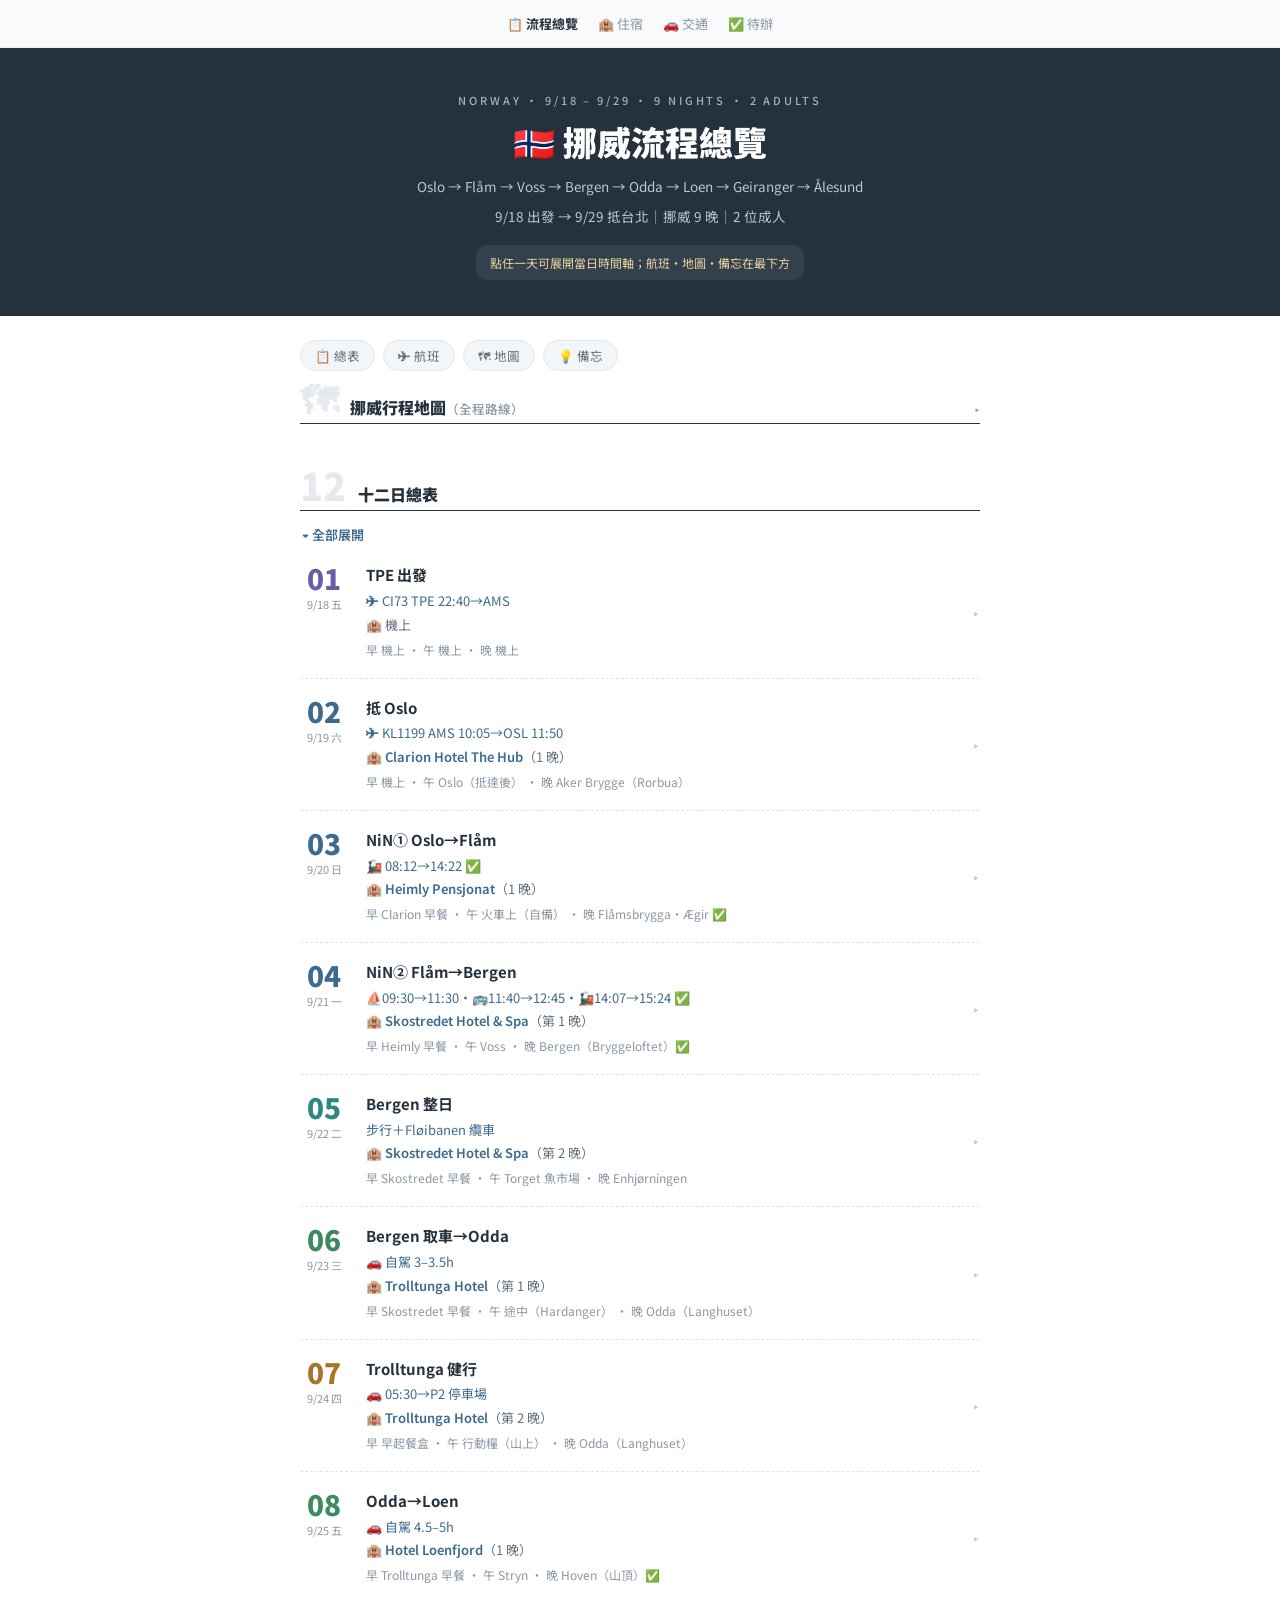
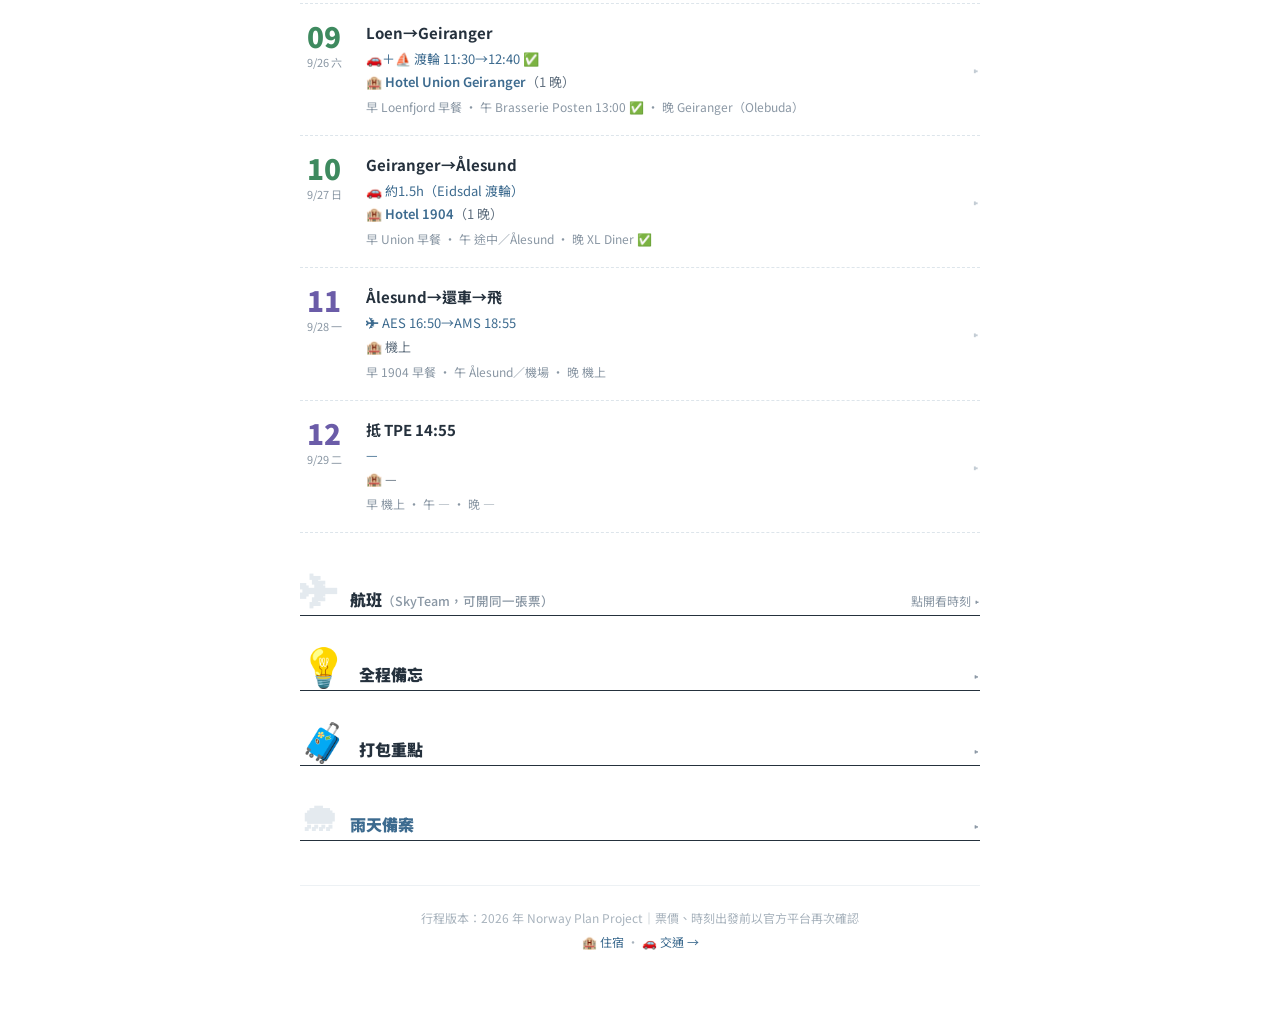
==== commit bedbaa1a: "更新訂位進度：Bryggeloftet/Hoven/XL Diner ✅18:30、Enhjørningen 已寄信待確認、9/27 晚餐改 XL Diner；PorterService 已訂(收件0" ====
--- a/index.html
+++ b/index.html
@@ -145,7 +145,7 @@
           </div>
             <div style="border-top:1px solid #eef1f4;display:flex;gap:14px;padding:8px 0;align-items:flex-start">
             <div style="flex:0 0 92px;font-weight:700;color:#2b6a8f;font-size:12.5px;white-space:nowrap;font-variant-numeric:tabular-nums">睡前</div>
-            <div style="flex:1;font-size:13.5px;color:#4a5866;line-height:1.65">分裝：Flåm 過夜小包＋大行李貼 <strong style="color:#25313d">PorterService</strong> 條交櫃檯（隔天 06:00–09:00 收、直送 Bergen）；早睡，明早 08:12 火車。</div>
+            <div style="flex:1;font-size:13.5px;color:#4a5866;line-height:1.65">分裝：Flåm 過夜小包＋大行李貼 <strong style="color:#25313d">PorterService</strong> 條交櫃檯 ✅ 已訂（今晚就交最穩，收件 05:00–07:45、直送 Bergen）；早睡，明早 08:12 火車。</div>
           </div>
           </div>
         </div>
@@ -167,7 +167,7 @@
           <div id="bd-03" style="display:none;padding:2px 0 20px 66px">
             <div style="border-top:1px solid #eef1f4;display:flex;gap:14px;padding:8px 0;align-items:flex-start">
             <div style="flex:0 0 92px;font-weight:700;color:#2b6a8f;font-size:12.5px;white-space:nowrap;font-variant-numeric:tabular-nums">~06:30</div>
-            <div style="flex:1;font-size:13.5px;color:#4a5866;line-height:1.65">Clarion 早餐；大行李（貼 <strong style="color:#25313d">PorterService</strong> 條）交櫃檯，06:00–09:00 收送 Bergen</div>
+            <div style="flex:1;font-size:13.5px;color:#4a5866;line-height:1.65">Clarion 早餐；大行李（貼 <strong style="color:#25313d">PorterService</strong> 條）前一晚已交櫃檯（收件 05:00–07:45）送 Bergen ✅</div>
           </div>
             <div style="border-top:1px solid #eef1f4;display:flex;gap:14px;padding:8px 0;align-items:flex-start">
             <div style="flex:0 0 92px;font-weight:700;color:#2b6a8f;font-size:12.5px;white-space:nowrap;font-variant-numeric:tabular-nums">~07:45</div>
@@ -210,7 +210,7 @@
             <div style="font-size:15px;font-weight:700;color:#25313d;line-height:1.45">NiN② Flåm→Bergen</div>
             <div style="font-size:13px;color:#3d6b8f;margin-top:4px;line-height:1.65">⛵09:30→11:30・🚌11:40→12:45・🚂14:07→15:24 ✅</div>
             <div style="font-size:13px;color:#61707f;margin-top:3px">🏨 <a href="https://www.google.com/maps/search/?api=1&query=Skostredet+Hotel+Spa+Bergen" target="_blank" rel="noopener" style="color:#3d6b8f;font-weight:600;text-decoration:none" class="hv3">Skostredet Hotel & Spa</a><span>（第 1 晚）</span></div>
-            <div style="font-size:12px;color:#8a97a4;margin-top:5px;line-height:1.75">早 Heimly 早餐 · 午 Voss · 晚 Bergen（Bryggeloftet）</div>
+            <div style="font-size:12px;color:#8a97a4;margin-top:5px;line-height:1.75">早 Heimly 早餐 · 午 Voss · 晚 Bergen（Bryggeloftet）✅</div>
           </div>
             <span id="ar-04" style="color:#c3ccd4;font-size:15px;flex-shrink:0;align-self:center">▸</span>
           </div>
@@ -249,7 +249,7 @@
           </div>
             <div style="border-top:1px solid #eef1f4;display:flex;gap:14px;padding:8px 0;align-items:flex-start">
             <div style="flex:0 0 92px;font-weight:700;color:#2b6a8f;font-size:12.5px;white-space:nowrap;font-variant-numeric:tabular-nums">~18:30</div>
-            <div style="flex:1;font-size:13.5px;color:#4a5866;line-height:1.65">晚餐 <strong style="color:#25313d">Bryggeloftet & Stuene</strong>（建議訂位）</div>
+            <div style="flex:1;font-size:13.5px;color:#4a5866;line-height:1.65">晚餐 <strong style="color:#25313d">Bryggeloftet & Stuene</strong> ✅ 已訂 18:30</div>
           </div>
           </div>
         </div>
@@ -295,7 +295,7 @@
           </div>
             <div style="border-top:1px solid #eef1f4;display:flex;gap:14px;padding:8px 0;align-items:flex-start">
             <div style="flex:0 0 92px;font-weight:700;color:#2b6a8f;font-size:12.5px;white-space:nowrap;font-variant-numeric:tabular-nums">~18:30</div>
-            <div style="flex:1;font-size:13.5px;color:#4a5866;line-height:1.65">晚餐 <strong style="color:#25313d">Enhjørningen</strong>（Bryggen 精緻海鮮，建議訂位）</div>
+            <div style="flex:1;font-size:13.5px;color:#4a5866;line-height:1.65">晚餐 <strong style="color:#25313d">Enhjørningen</strong>（Bryggen 精緻海鮮）✉ 已寄訂位信（18:30，待回覆確認；電話 +47 55 30 69 50）</div>
           </div>
           </div>
         </div>
@@ -402,7 +402,7 @@
             <div style="font-size:15px;font-weight:700;color:#25313d;line-height:1.45">Odda→Loen</div>
             <div style="font-size:13px;color:#3d6b8f;margin-top:4px;line-height:1.65">🚗 自駕 4.5–5h</div>
             <div style="font-size:13px;color:#61707f;margin-top:3px">🏨 <a href="https://www.google.com/maps/search/?api=1&query=Hotel+Loenfjord+Loen" target="_blank" rel="noopener" style="color:#3d6b8f;font-weight:600;text-decoration:none" class="hv3">Hotel Loenfjord</a><span>（1 晚）</span></div>
-            <div style="font-size:12px;color:#8a97a4;margin-top:5px;line-height:1.75">早 Trolltunga 早餐 · 午 Stryn · 晚 Hotel Loenfjord</div>
+            <div style="font-size:12px;color:#8a97a4;margin-top:5px;line-height:1.75">早 Trolltunga 早餐 · 午 Stryn · 晚 Hoven（山頂）✅</div>
           </div>
             <span id="ar-08" style="color:#c3ccd4;font-size:15px;flex-shrink:0;align-self:center">▸</span>
           </div>
@@ -429,7 +429,7 @@
           </div>
             <div style="border-top:1px solid #eef1f4;display:flex;gap:14px;padding:8px 0;align-items:flex-start">
             <div style="flex:0 0 92px;font-weight:700;color:#2b6a8f;font-size:12.5px;white-space:nowrap;font-variant-numeric:tabular-nums">~18:30</div>
-            <div style="flex:1;font-size:13.5px;color:#4a5866;line-height:1.65">晚餐 Hoven Restaurant（山頂；9/25 五 à la carte 至 21:00、末班下山 22:30，來回 NOK 650/人）或 Hotel Loenfjord 餐廳</div>
+            <div style="flex:1;font-size:13.5px;color:#4a5866;line-height:1.65">晚餐 <strong style="color:#25313d">Hoven Restaurant</strong> ✅ 已訂 18:30（山頂；à la carte 至 21:00、末班下山 22:30，來回 NOK 650/人）</div>
           </div>
           </div>
         </div>
@@ -498,7 +498,7 @@
             <div style="font-size:15px;font-weight:700;color:#25313d;line-height:1.45">Geiranger→Ålesund</div>
             <div style="font-size:13px;color:#3d6b8f;margin-top:4px;line-height:1.65">🚗 約1.5h（Eidsdal 渡輪）</div>
             <div style="font-size:13px;color:#61707f;margin-top:3px">🏨 <a href="https://www.google.com/maps/search/?api=1&query=Hotel+1904+%C3%85lesund" target="_blank" rel="noopener" style="color:#3d6b8f;font-weight:600;text-decoration:none" class="hv3">Hotel 1904</a><span>（1 晚）</span></div>
-            <div style="font-size:12px;color:#8a97a4;margin-top:5px;line-height:1.75">早 Union 早餐 · 午 途中／Ålesund · 晚 Brasseriet ⚠週日</div>
+            <div style="font-size:12px;color:#8a97a4;margin-top:5px;line-height:1.75">早 Union 早餐 · 午 途中／Ålesund · 晚 XL Diner ✅</div>
           </div>
             <span id="ar-10" style="color:#c3ccd4;font-size:15px;flex-shrink:0;align-self:center">▸</span>
           </div>
@@ -529,7 +529,7 @@
           </div>
             <div style="border-top:1px solid #eef1f4;display:flex;gap:14px;padding:8px 0;align-items:flex-start">
             <div style="flex:0 0 92px;font-weight:700;color:#2b6a8f;font-size:12.5px;white-space:nowrap;font-variant-numeric:tabular-nums">~18:30</div>
-            <div style="flex:1;font-size:13.5px;color:#4a5866;line-height:1.65">晚餐 <strong style="color:#25313d">⚠週日</strong> Fisketorget／Green Garden 公休 → Brasseriet（Thon）或 Apotekergata No.5（確認週日營業）</div>
+            <div style="flex:1;font-size:13.5px;color:#4a5866;line-height:1.65">晚餐 <strong style="color:#25313d">XL Diner</strong> ✅ 已訂 18:30（bacalao 鹽漬鱈魚名店，Skaregata 1B，週日廚房至 21:30）；⚠週日 Green Garden／Fisketorget／Apotekergata No.5 皆公休</div>
           </div>
           </div>
         </div>
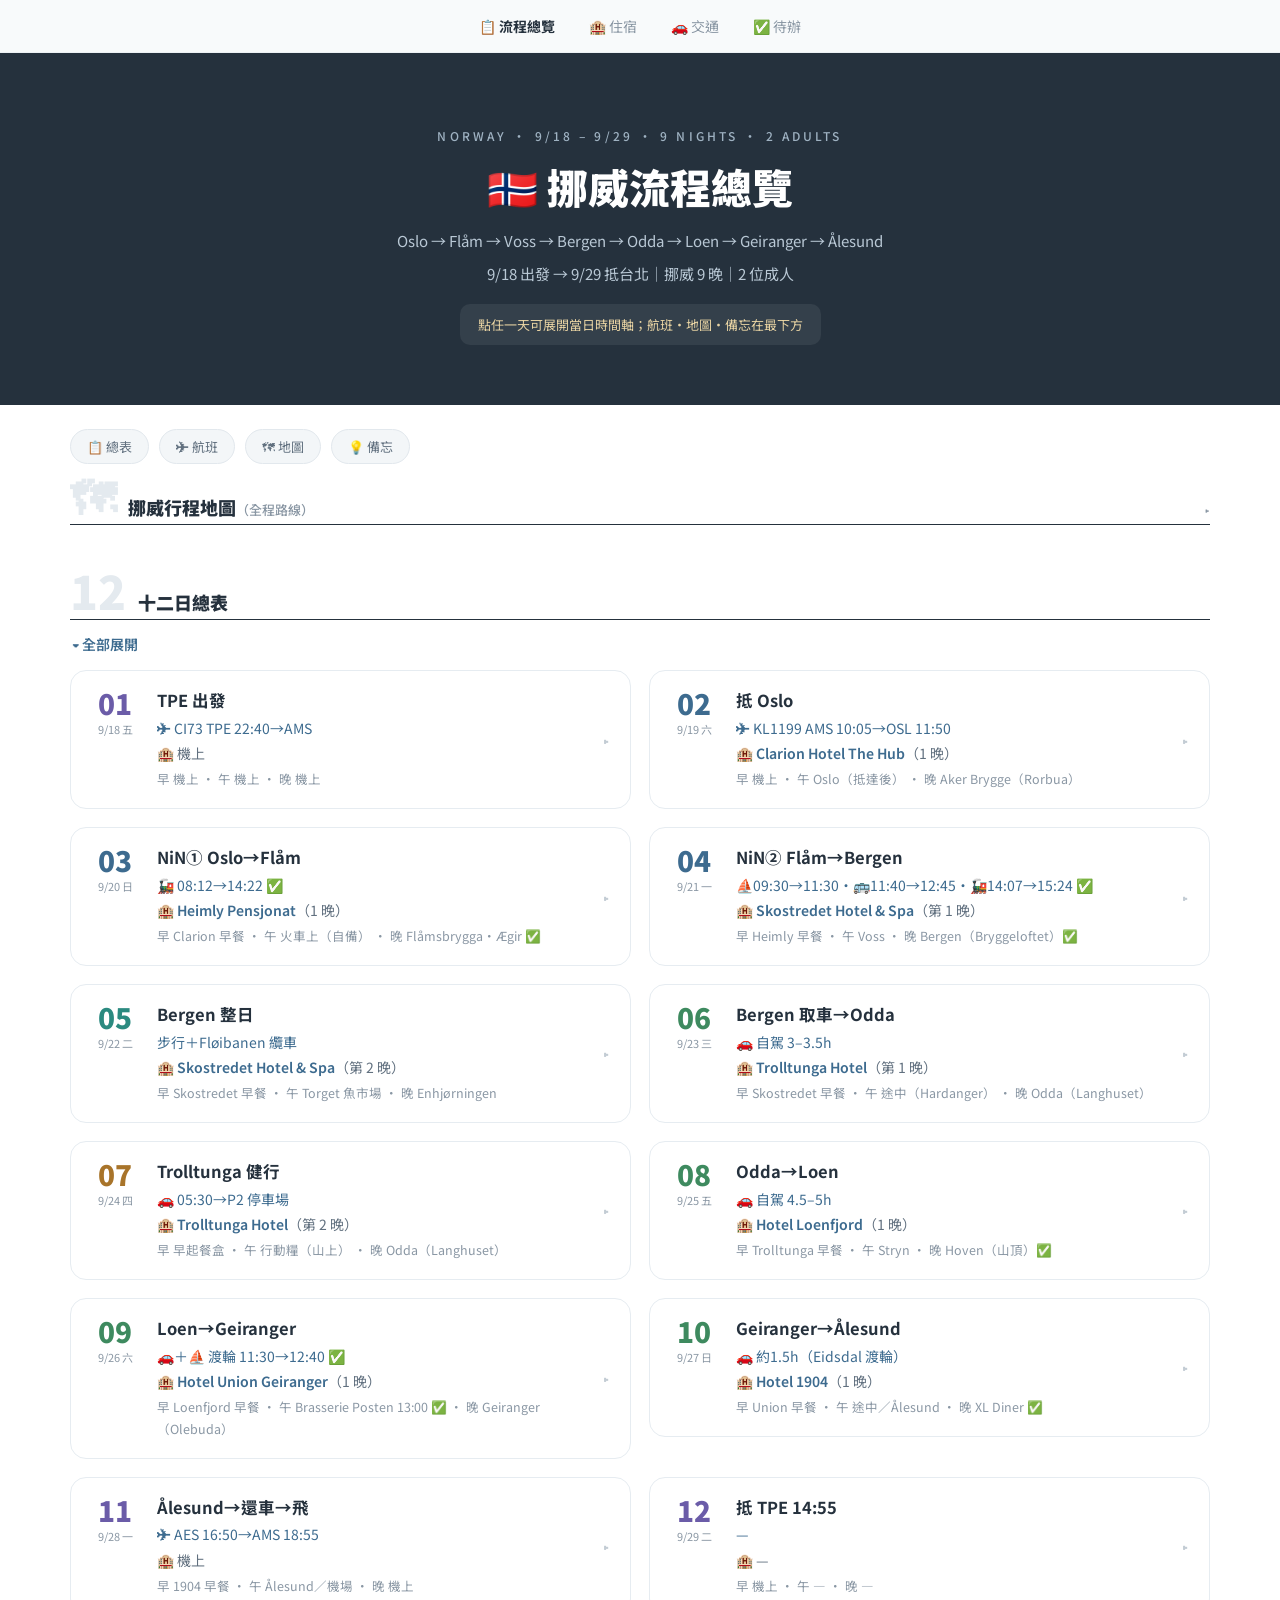
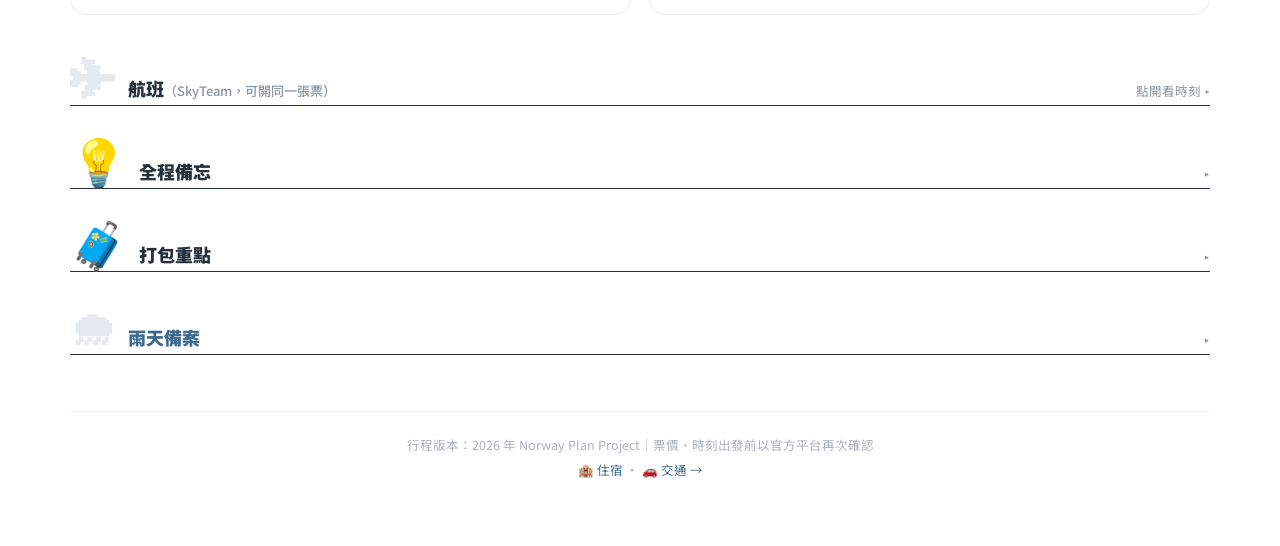
==== commit 13bf1a8c: "響應式改版：手機維持原樣，平板／電腦改為寬版雙欄卡片 新增共用 style.css，五個頁面掛上語意 class（.topnav/.hero/.wrap/.days/ .cards/.nights/." ====
--- a/index.html
+++ b/index.html
@@ -13,13 +13,14 @@
 .hv2:hover{color:#3d6b8f !important;border-color:#3d6b8f !important}
 .hv3:hover{text-decoration:underline !important}
 </style>
+<link rel="stylesheet" href="style.css">
 </head>
 <body>
 <div style="min-height:100vh;background:#fff;color:#25313d" data-screen-label="流程總覽">
 
   <!-- top nav -->
-  <div style="border-bottom:1px solid #edf1f4;background:#f8fafb;overflow-x:auto">
-    <div style="display:flex;gap:20px;padding:14px 20px;font-size:13px;white-space:nowrap;width:max-content;margin:0 auto">
+  <div class="topnav" style="border-bottom:1px solid #edf1f4;background:#f8fafb;overflow-x:auto">
+    <div class="topnav-inner" style="display:flex;gap:20px;padding:14px 20px;font-size:13px;white-space:nowrap;width:max-content;margin:0 auto">
       <a href="index.html" style="color:#25313d;font-weight:700;text-decoration:none">📋 流程總覽</a>
       <a href="hotels.html" style="color:#8a97a4;text-decoration:none" class="hv1">🏨 住宿</a>
       <a href="transport.html" style="color:#8a97a4;text-decoration:none" class="hv1">🚗 交通</a>
@@ -28,7 +29,7 @@
   </div>
 
   <!-- hero -->
-  <div style="background:#25313d;color:#fff;padding:44px 24px 36px;text-align:center">
+  <div class="hero" style="background:#25313d;color:#fff;padding:44px 24px 36px;text-align:center">
     <div style="font-size:11px;letter-spacing:.26em;color:#9fb2c2;font-weight:500">NORWAY · 9/18 – 9/29 · 9 NIGHTS · 2 ADULTS</div>
     <h1 style="font-size:clamp(26px,5vw,34px);font-weight:900;margin:12px 0 10px;line-height:1.3">🇳🇴 挪威流程總覽</h1>
     <p style="font-size:13.5px;color:#b9c8d5;margin:0 0 4px;line-height:1.9">Oslo → Flåm → Voss → Bergen → Odda → Loen → Geiranger → Ålesund</p>
@@ -36,10 +37,10 @@
     <div style="font-size:12px;color:#e8d3a3;margin-top:16px;background:rgba(255,255,255,.07);border-radius:10px;padding:9px 14px;display:inline-block">點任一天可展開當日時間軸；航班・地圖・備忘在最下方</div>
   </div>
 
-  <div style="max-width:680px;margin:0 auto;padding:24px 20px 64px">
+  <div class="wrap wide" style="max-width:680px;margin:0 auto;padding:24px 20px 64px">
 
     <!-- quick nav -->
-    <div style="display:flex;gap:8px;flex-wrap:wrap">
+    <div class="quicknav" style="display:flex;gap:8px;flex-wrap:wrap">
       <a href="#schedule" style="background:#f3f6f8;border:1px solid #e2e8ed;color:#61707f;font-size:12.5px;padding:5px 14px;border-radius:99px;text-decoration:none;white-space:nowrap" class="hv2">📋 總表</a>
       <a href="#flights" style="background:#f3f6f8;border:1px solid #e2e8ed;color:#61707f;font-size:12.5px;padding:5px 14px;border-radius:99px;text-decoration:none;white-space:nowrap" class="hv2">✈ 航班</a>
       <a href="#map" style="background:#f3f6f8;border:1px solid #e2e8ed;color:#61707f;font-size:12.5px;padding:5px 14px;border-radius:99px;text-decoration:none;white-space:nowrap" class="hv2">🗺 地圖</a>
@@ -69,7 +70,7 @@
       </div>
       <div style="height:1px;background:#25313d;margin-bottom:4px"></div>
       <div style="margin:14px 2px 2px;font-size:13px"><a href="#" id="togAllBtn" onclick="togAll(event)" style="color:#3d6b8f;text-decoration:none;font-weight:600" class="hv3">▾ 全部展開</a></div>
-      
+      <div class="days">
         <div style="border-bottom:1px dashed #dde5eb">
           <div onclick="tog('01')" style="display:flex;gap:18px;padding:18px 0;cursor:pointer;user-select:none;align-items:flex-start">
           <div style="width:48px;flex-shrink:0;text-align:center">
@@ -601,7 +602,7 @@
           </div>
           </div>
         </div>
-      
+      </div>
     </div>
 
     <!-- flights -->
@@ -706,7 +707,7 @@
         </div>
 
         <!-- footer -->
-    <div style="text-align:center;font-size:12px;color:#a8b3bd;margin-top:44px;padding-top:20px;border-top:1px solid #edf1f4;line-height:2">
+    <div class="site-footer" style="text-align:center;font-size:12px;color:#a8b3bd;margin-top:44px;padding-top:20px;border-top:1px solid #edf1f4;line-height:2">
       行程版本：2026 年 Norway Plan Project｜票價、時刻出發前以官方平台再次確認<br>
       <a href="hotels.html" style="color:#3d6b8f;text-decoration:none">🏨 住宿</a> ・ <a href="transport.html" style="color:#3d6b8f;text-decoration:none">🚗 交通 →</a>
     </div>
--- a/style.css
+++ b/style.css
@@ -0,0 +1,190 @@
+/* ==========================================================================
+   挪威行程網站 — 共用響應式樣式
+   手機（預設）＝ 原本的單欄版面；平板／電腦再逐級放大成雙欄卡片版面。
+   頁面本身大量使用 inline style，因此桌機覆寫多半需要 !important。
+   ========================================================================== */
+
+:root{
+  --ink:#25313d;
+  --muted:#8a97a4;
+  --line:#e6ecf1;
+  --accent:#3d6b8f;
+  --nav-h:49px;
+}
+
+html{scroll-behavior:smooth}
+img,iframe{max-width:100%}
+* {-webkit-tap-highlight-color:rgba(61,107,143,.12)}
+
+a:focus-visible,
+[onclick]:focus-visible,
+button:focus-visible{
+  outline:2px solid var(--accent);
+  outline-offset:2px;
+  border-radius:8px;
+}
+
+@media (prefers-reduced-motion:reduce){
+  html{scroll-behavior:auto}
+  *{transition:none !important}
+}
+
+/* --------------------------------------------------------------------------
+   置頂導覽列（手機／電腦皆固定在頂端）
+   -------------------------------------------------------------------------- */
+.topnav{
+  position:sticky;
+  top:0;
+  z-index:60;
+  background:rgba(248,250,251,.94) !important;
+  -webkit-backdrop-filter:saturate(1.5) blur(10px);
+  backdrop-filter:saturate(1.5) blur(10px);
+}
+.topnav-inner a{transition:color .15s ease}
+
+/* 錨點捲動時避開固定導覽列 */
+[style*="scroll-margin-top"]{scroll-margin-top:calc(var(--nav-h) + 16px) !important}
+
+/* --------------------------------------------------------------------------
+   小手機（≤400px）：壓縮留白，避免時間欄擠壓內文
+   -------------------------------------------------------------------------- */
+@media (max-width:400px){
+  .hero{padding:32px 18px 26px !important}
+  .wrap{padding-left:16px !important;padding-right:16px !important}
+  .wrap [style*="flex:0 0 92px"]{flex:0 0 72px !important}
+  .days [id^="bd-"]{padding-left:46px !important}
+  .quicknav{gap:6px !important}
+  .quicknav a{padding:5px 11px !important;font-size:12px !important}
+}
+
+/* --------------------------------------------------------------------------
+   平板（≥760px）
+   -------------------------------------------------------------------------- */
+@media (min-width:760px){
+  .wrap{max-width:760px !important;padding-left:28px !important;padding-right:28px !important}
+  .hero{padding:56px 28px 46px !important}
+  .hero h1{font-size:clamp(28px,4.2vw,38px) !important}
+}
+
+/* --------------------------------------------------------------------------
+   電腦（≥1024px）
+   -------------------------------------------------------------------------- */
+@media (min-width:1024px){
+
+  /* 導覽列 */
+  .topnav-inner{gap:34px !important;padding:16px 32px !important;font-size:14px !important}
+
+  /* Hero */
+  .hero{padding:74px 32px 60px !important}
+  .hero h1{font-size:clamp(32px,3.2vw,44px) !important;margin:16px 0 14px !important}
+  .hero p{font-size:15px !important;max-width:860px;margin-left:auto !important;margin-right:auto !important}
+  .hero [style*="letter-spacing"]{font-size:12px !important}
+  .hero [style*="border-radius:10px"]{font-size:13px !important;padding:11px 18px !important}
+
+  /* 版面寬度 */
+  .wrap{max-width:900px !important;padding-left:32px !important;padding-right:32px !important}
+  .wrap.wide{max-width:1140px !important}
+
+  /* 桌機字級微幅放大（原本為手機尺寸） */
+  .wrap [style*="font-size:38px"]{font-size:46px !important}
+  .wrap [style*="font-size:16px"]{font-size:18px !important}
+  .wrap [style*="font-size:15px"]{font-size:16.5px !important}
+  .wrap [style*="font-size:14px"]{font-size:15px !important}
+  .wrap [style*="font-size:13.5px"]{font-size:14.5px !important}
+  .wrap [style*="font-size:13px"]{font-size:14px !important}
+  .wrap [style*="font-size:12.5px"]{font-size:13px !important}
+  .wrap [style*="font-size:12px"]{font-size:12.5px !important}
+
+  /* 時間軸的時間欄加寬 */
+  .wrap [style*="flex:0 0 92px"]{flex:0 0 104px !important}
+
+  /* 快速跳轉膠囊 */
+  .quicknav{gap:10px !important;margin-bottom:6px}
+  .quicknav a{font-size:13px !important;padding:7px 16px !important;transition:background .15s ease,color .15s ease,border-color .15s ease}
+  .quicknav a:hover{background:#eaf1f6 !important}
+
+  /* 地圖：桌機給固定高度，避免過高 */
+  .wrap [style*="padding-bottom:56%"]{padding-bottom:0 !important;height:460px !important}
+
+  /* ---- 卡片式雙欄（每日行程／飯店） ---- */
+  .days,
+  .cards{
+    display:grid;
+    grid-template-columns:repeat(2,minmax(0,1fr));
+    gap:18px;
+    align-items:start;
+    margin-top:16px;
+  }
+
+  /* 住宿頁「九晚一覽」列表雙欄 */
+  .nights{column-count:2;column-gap:36px}
+  .nights > div{break-inside:avoid}
+
+  /* 待辦分組用多欄流排，避免各組高度不一留下大空洞 */
+  .todo-groups{column-count:2;column-gap:28px}
+  .todo-groups > div{break-inside:avoid;-webkit-column-break-inside:avoid;margin-bottom:20px}
+
+  .days > div,
+  .cards > div,
+  .todo-groups > div{
+    border:1px solid var(--line) !important;
+    border-radius:16px;
+    background:#fff;
+    padding:0 20px !important;
+    margin-top:0 !important;
+    transition:box-shadow .2s ease,border-color .2s ease;
+  }
+
+  .days > div:hover,
+  .cards > div:hover{
+    border-color:#cfdae4 !important;
+    box-shadow:0 10px 26px rgba(37,49,61,.08);
+  }
+
+  /* 卡片內第一／最後一列不要貼邊 */
+  .cards > div{padding-top:4px !important;padding-bottom:4px !important}
+  .todo-groups > div{padding-top:16px !important;padding-bottom:6px !important}
+
+  /* 待辦：整列可點，滑過給回饋 */
+  .todo-groups [onclick]{border-radius:10px;padding-left:8px !important;padding-right:8px !important;transition:background .15s ease}
+  .todo-groups [onclick]:hover{background:#f6f9fb}
+  .todo-groups > div > div:last-child{border-bottom:0 !important}
+
+  /* 每日卡片：滑過整張卡有指標感 */
+  .days [onclick]{cursor:pointer}
+
+  /* 頁尾 */
+  .site-footer{font-size:13px !important;margin-top:56px !important}
+  .site-footer a{transition:color .15s ease}
+  .site-footer a:hover{color:var(--ink) !important}
+}
+
+/* --------------------------------------------------------------------------
+   大螢幕（≥1440px）：內容再寬一些，每日行程改三欄
+   -------------------------------------------------------------------------- */
+@media (min-width:1440px){
+  .wrap{max-width:960px !important}
+  .wrap.wide{max-width:1280px !important}
+  .wrap [style*="padding-bottom:56%"]{height:520px !important}
+}
+
+/* 超寬螢幕（≥1700px）：每日行程改三欄 */
+@media (min-width:1700px){
+  .wrap.wide{max-width:1560px !important}
+  .days{grid-template-columns:repeat(3,minmax(0,1fr))}
+  .days [id^="bd-"]{padding-left:0 !important}
+  .nights,
+  .todo-groups{column-count:3}
+}
+
+/* --------------------------------------------------------------------------
+   列印
+   -------------------------------------------------------------------------- */
+@media print{
+  .topnav,.quicknav{display:none !important}
+  .hero{background:#fff !important;color:#25313d !important;padding:0 0 12px !important}
+  .hero h1,.hero p,.hero div{color:#25313d !important}
+  .wrap{max-width:none !important}
+  .days,.cards,.todo-groups{display:block !important}
+  [id^="bd-"]{display:block !important}
+}
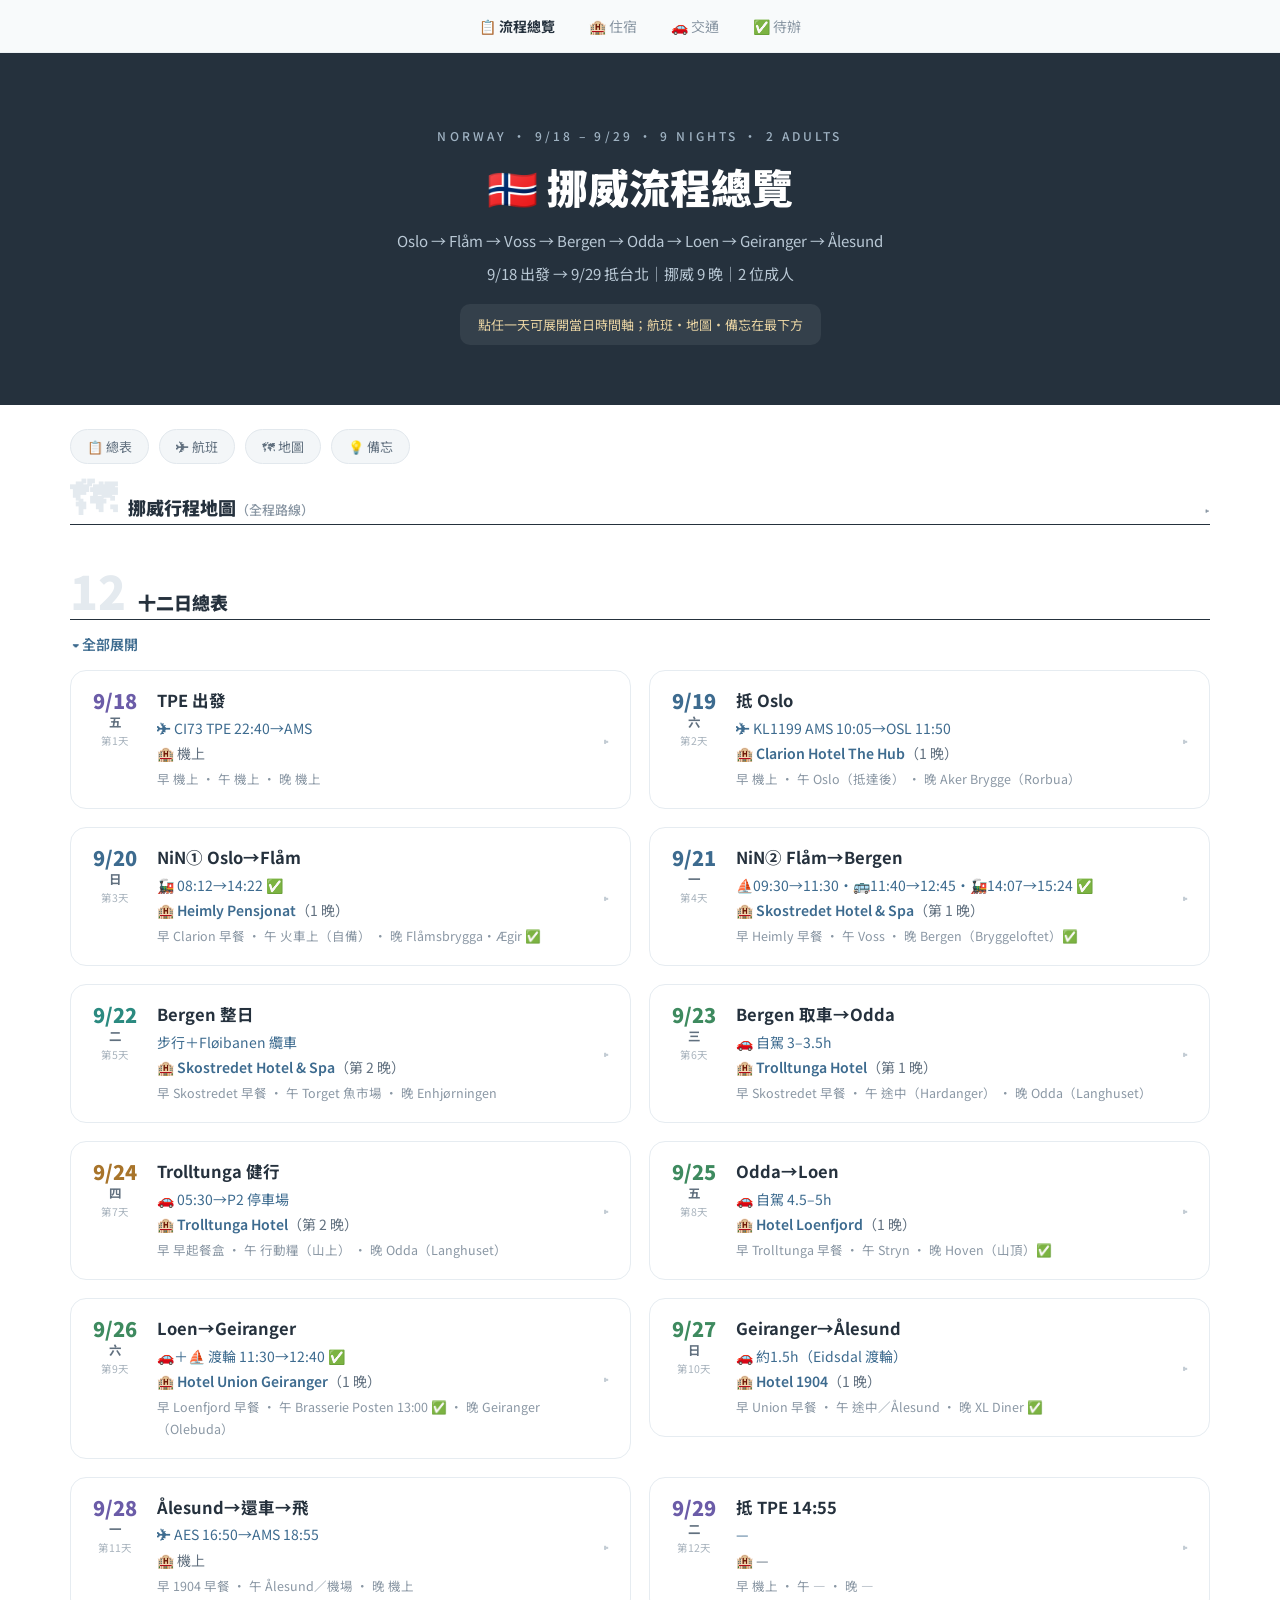
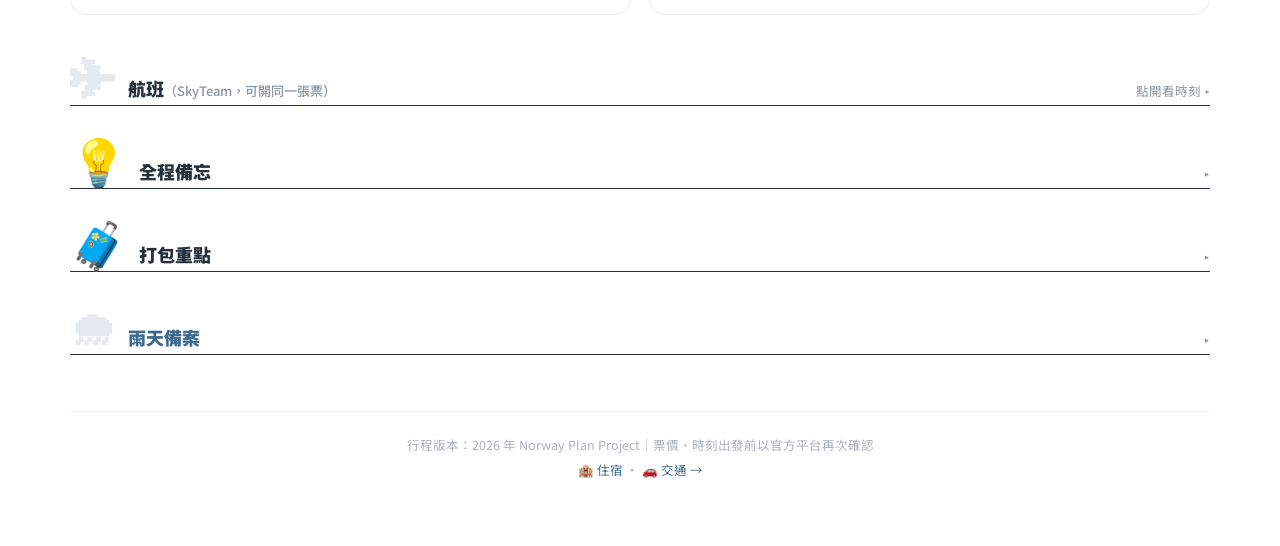
==== commit 68dea9fd: "總表日期欄改以日期為主：9/18 大字＋星期，第幾天縮小為註記 十二日總表左欄原本是 01–12 大字、日期小字；改為日期（各日原色、20px） 為主、星期次之，「第N天」縮到 10.5px 淺灰，欄" ====
--- a/index.html
+++ b/index.html
@@ -74,8 +74,9 @@
         <div style="border-bottom:1px dashed #dde5eb">
           <div onclick="tog('01')" style="display:flex;gap:18px;padding:18px 0;cursor:pointer;user-select:none;align-items:flex-start">
           <div style="width:48px;flex-shrink:0;text-align:center">
-            <div style="font-size:28px;font-weight:900;color:#6b5ca8;line-height:1">01</div>
-            <div style="font-size:11px;color:#8a97a4;margin-top:5px;line-height:1.4">9/18 五</div>
+            <div style="font-size:20px;font-weight:900;color:#6b5ca8;line-height:1.15;white-space:nowrap">9/18</div>
+            <div style="font-size:12px;font-weight:700;color:#61707f;margin-top:2px;line-height:1.3">五</div>
+            <div style="font-size:10.5px;color:#a8b3bd;margin-top:4px;line-height:1.3">第1天</div>
           </div>
           <div style="flex:1;min-width:0">
             <div style="font-size:15px;font-weight:700;color:#25313d;line-height:1.45">TPE 出發</div>
@@ -100,8 +101,9 @@
         <div style="border-bottom:1px dashed #dde5eb">
           <div onclick="tog('02')" style="display:flex;gap:18px;padding:18px 0;cursor:pointer;user-select:none;align-items:flex-start">
           <div style="width:48px;flex-shrink:0;text-align:center">
-            <div style="font-size:28px;font-weight:900;color:#3d6b8f;line-height:1">02</div>
-            <div style="font-size:11px;color:#8a97a4;margin-top:5px;line-height:1.4">9/19 六</div>
+            <div style="font-size:20px;font-weight:900;color:#3d6b8f;line-height:1.15;white-space:nowrap">9/19</div>
+            <div style="font-size:12px;font-weight:700;color:#61707f;margin-top:2px;line-height:1.3">六</div>
+            <div style="font-size:10.5px;color:#a8b3bd;margin-top:4px;line-height:1.3">第2天</div>
           </div>
           <div style="flex:1;min-width:0">
             <div style="font-size:15px;font-weight:700;color:#25313d;line-height:1.45">抵 Oslo</div>
@@ -154,8 +156,9 @@
         <div style="border-bottom:1px dashed #dde5eb">
           <div onclick="tog('03')" style="display:flex;gap:18px;padding:18px 0;cursor:pointer;user-select:none;align-items:flex-start">
           <div style="width:48px;flex-shrink:0;text-align:center">
-            <div style="font-size:28px;font-weight:900;color:#3d6b8f;line-height:1">03</div>
-            <div style="font-size:11px;color:#8a97a4;margin-top:5px;line-height:1.4">9/20 日</div>
+            <div style="font-size:20px;font-weight:900;color:#3d6b8f;line-height:1.15;white-space:nowrap">9/20</div>
+            <div style="font-size:12px;font-weight:700;color:#61707f;margin-top:2px;line-height:1.3">日</div>
+            <div style="font-size:10.5px;color:#a8b3bd;margin-top:4px;line-height:1.3">第3天</div>
           </div>
           <div style="flex:1;min-width:0">
             <div style="font-size:15px;font-weight:700;color:#25313d;line-height:1.45">NiN① Oslo→Flåm</div>
@@ -204,8 +207,9 @@
         <div style="border-bottom:1px dashed #dde5eb">
           <div onclick="tog('04')" style="display:flex;gap:18px;padding:18px 0;cursor:pointer;user-select:none;align-items:flex-start">
           <div style="width:48px;flex-shrink:0;text-align:center">
-            <div style="font-size:28px;font-weight:900;color:#3d6b8f;line-height:1">04</div>
-            <div style="font-size:11px;color:#8a97a4;margin-top:5px;line-height:1.4">9/21 一</div>
+            <div style="font-size:20px;font-weight:900;color:#3d6b8f;line-height:1.15;white-space:nowrap">9/21</div>
+            <div style="font-size:12px;font-weight:700;color:#61707f;margin-top:2px;line-height:1.3">一</div>
+            <div style="font-size:10.5px;color:#a8b3bd;margin-top:4px;line-height:1.3">第4天</div>
           </div>
           <div style="flex:1;min-width:0">
             <div style="font-size:15px;font-weight:700;color:#25313d;line-height:1.45">NiN② Flåm→Bergen</div>
@@ -258,8 +262,9 @@
         <div style="border-bottom:1px dashed #dde5eb">
           <div onclick="tog('05')" style="display:flex;gap:18px;padding:18px 0;cursor:pointer;user-select:none;align-items:flex-start">
           <div style="width:48px;flex-shrink:0;text-align:center">
-            <div style="font-size:28px;font-weight:900;color:#2b8a80;line-height:1">05</div>
-            <div style="font-size:11px;color:#8a97a4;margin-top:5px;line-height:1.4">9/22 二</div>
+            <div style="font-size:20px;font-weight:900;color:#2b8a80;line-height:1.15;white-space:nowrap">9/22</div>
+            <div style="font-size:12px;font-weight:700;color:#61707f;margin-top:2px;line-height:1.3">二</div>
+            <div style="font-size:10.5px;color:#a8b3bd;margin-top:4px;line-height:1.3">第5天</div>
           </div>
           <div style="flex:1;min-width:0">
             <div style="font-size:15px;font-weight:700;color:#25313d;line-height:1.45">Bergen 整日</div>
@@ -304,8 +309,9 @@
         <div style="border-bottom:1px dashed #dde5eb">
           <div onclick="tog('06')" style="display:flex;gap:18px;padding:18px 0;cursor:pointer;user-select:none;align-items:flex-start">
           <div style="width:48px;flex-shrink:0;text-align:center">
-            <div style="font-size:28px;font-weight:900;color:#3e8a5f;line-height:1">06</div>
-            <div style="font-size:11px;color:#8a97a4;margin-top:5px;line-height:1.4">9/23 三</div>
+            <div style="font-size:20px;font-weight:900;color:#3e8a5f;line-height:1.15;white-space:nowrap">9/23</div>
+            <div style="font-size:12px;font-weight:700;color:#61707f;margin-top:2px;line-height:1.3">三</div>
+            <div style="font-size:10.5px;color:#a8b3bd;margin-top:4px;line-height:1.3">第6天</div>
           </div>
           <div style="flex:1;min-width:0">
             <div style="font-size:15px;font-weight:700;color:#25313d;line-height:1.45">Bergen 取車→Odda</div>
@@ -354,8 +360,9 @@
         <div style="border-bottom:1px dashed #dde5eb">
           <div onclick="tog('07')" style="display:flex;gap:18px;padding:18px 0;cursor:pointer;user-select:none;align-items:flex-start">
           <div style="width:48px;flex-shrink:0;text-align:center">
-            <div style="font-size:28px;font-weight:900;color:#a8742a;line-height:1">07</div>
-            <div style="font-size:11px;color:#8a97a4;margin-top:5px;line-height:1.4">9/24 四</div>
+            <div style="font-size:20px;font-weight:900;color:#a8742a;line-height:1.15;white-space:nowrap">9/24</div>
+            <div style="font-size:12px;font-weight:700;color:#61707f;margin-top:2px;line-height:1.3">四</div>
+            <div style="font-size:10.5px;color:#a8b3bd;margin-top:4px;line-height:1.3">第7天</div>
           </div>
           <div style="flex:1;min-width:0">
             <div style="font-size:15px;font-weight:700;color:#25313d;line-height:1.45">Trolltunga 健行</div>
@@ -396,8 +403,9 @@
         <div style="border-bottom:1px dashed #dde5eb">
           <div onclick="tog('08')" style="display:flex;gap:18px;padding:18px 0;cursor:pointer;user-select:none;align-items:flex-start">
           <div style="width:48px;flex-shrink:0;text-align:center">
-            <div style="font-size:28px;font-weight:900;color:#3e8a5f;line-height:1">08</div>
-            <div style="font-size:11px;color:#8a97a4;margin-top:5px;line-height:1.4">9/25 五</div>
+            <div style="font-size:20px;font-weight:900;color:#3e8a5f;line-height:1.15;white-space:nowrap">9/25</div>
+            <div style="font-size:12px;font-weight:700;color:#61707f;margin-top:2px;line-height:1.3">五</div>
+            <div style="font-size:10.5px;color:#a8b3bd;margin-top:4px;line-height:1.3">第8天</div>
           </div>
           <div style="flex:1;min-width:0">
             <div style="font-size:15px;font-weight:700;color:#25313d;line-height:1.45">Odda→Loen</div>
@@ -438,8 +446,9 @@
         <div style="border-bottom:1px dashed #dde5eb">
           <div onclick="tog('09')" style="display:flex;gap:18px;padding:18px 0;cursor:pointer;user-select:none;align-items:flex-start">
           <div style="width:48px;flex-shrink:0;text-align:center">
-            <div style="font-size:28px;font-weight:900;color:#3e8a5f;line-height:1">09</div>
-            <div style="font-size:11px;color:#8a97a4;margin-top:5px;line-height:1.4">9/26 六</div>
+            <div style="font-size:20px;font-weight:900;color:#3e8a5f;line-height:1.15;white-space:nowrap">9/26</div>
+            <div style="font-size:12px;font-weight:700;color:#61707f;margin-top:2px;line-height:1.3">六</div>
+            <div style="font-size:10.5px;color:#a8b3bd;margin-top:4px;line-height:1.3">第9天</div>
           </div>
           <div style="flex:1;min-width:0">
             <div style="font-size:15px;font-weight:700;color:#25313d;line-height:1.45">Loen→Geiranger</div>
@@ -492,8 +501,9 @@
         <div style="border-bottom:1px dashed #dde5eb">
           <div onclick="tog('10')" style="display:flex;gap:18px;padding:18px 0;cursor:pointer;user-select:none;align-items:flex-start">
           <div style="width:48px;flex-shrink:0;text-align:center">
-            <div style="font-size:28px;font-weight:900;color:#3e8a5f;line-height:1">10</div>
-            <div style="font-size:11px;color:#8a97a4;margin-top:5px;line-height:1.4">9/27 日</div>
+            <div style="font-size:20px;font-weight:900;color:#3e8a5f;line-height:1.15;white-space:nowrap">9/27</div>
+            <div style="font-size:12px;font-weight:700;color:#61707f;margin-top:2px;line-height:1.3">日</div>
+            <div style="font-size:10.5px;color:#a8b3bd;margin-top:4px;line-height:1.3">第10天</div>
           </div>
           <div style="flex:1;min-width:0">
             <div style="font-size:15px;font-weight:700;color:#25313d;line-height:1.45">Geiranger→Ålesund</div>
@@ -538,8 +548,9 @@
         <div style="border-bottom:1px dashed #dde5eb">
           <div onclick="tog('11')" style="display:flex;gap:18px;padding:18px 0;cursor:pointer;user-select:none;align-items:flex-start">
           <div style="width:48px;flex-shrink:0;text-align:center">
-            <div style="font-size:28px;font-weight:900;color:#6b5ca8;line-height:1">11</div>
-            <div style="font-size:11px;color:#8a97a4;margin-top:5px;line-height:1.4">9/28 一</div>
+            <div style="font-size:20px;font-weight:900;color:#6b5ca8;line-height:1.15;white-space:nowrap">9/28</div>
+            <div style="font-size:12px;font-weight:700;color:#61707f;margin-top:2px;line-height:1.3">一</div>
+            <div style="font-size:10.5px;color:#a8b3bd;margin-top:4px;line-height:1.3">第11天</div>
           </div>
           <div style="flex:1;min-width:0">
             <div style="font-size:15px;font-weight:700;color:#25313d;line-height:1.45">Ålesund→還車→飛</div>
@@ -584,8 +595,9 @@
         <div style="border-bottom:1px dashed #dde5eb">
           <div onclick="tog('12')" style="display:flex;gap:18px;padding:18px 0;cursor:pointer;user-select:none;align-items:flex-start">
           <div style="width:48px;flex-shrink:0;text-align:center">
-            <div style="font-size:28px;font-weight:900;color:#6b5ca8;line-height:1">12</div>
-            <div style="font-size:11px;color:#8a97a4;margin-top:5px;line-height:1.4">9/29 二</div>
+            <div style="font-size:20px;font-weight:900;color:#6b5ca8;line-height:1.15;white-space:nowrap">9/29</div>
+            <div style="font-size:12px;font-weight:700;color:#61707f;margin-top:2px;line-height:1.3">二</div>
+            <div style="font-size:10.5px;color:#a8b3bd;margin-top:4px;line-height:1.3">第12天</div>
           </div>
           <div style="flex:1;min-width:0">
             <div style="font-size:15px;font-weight:700;color:#25313d;line-height:1.45">抵 TPE 14:55</div>
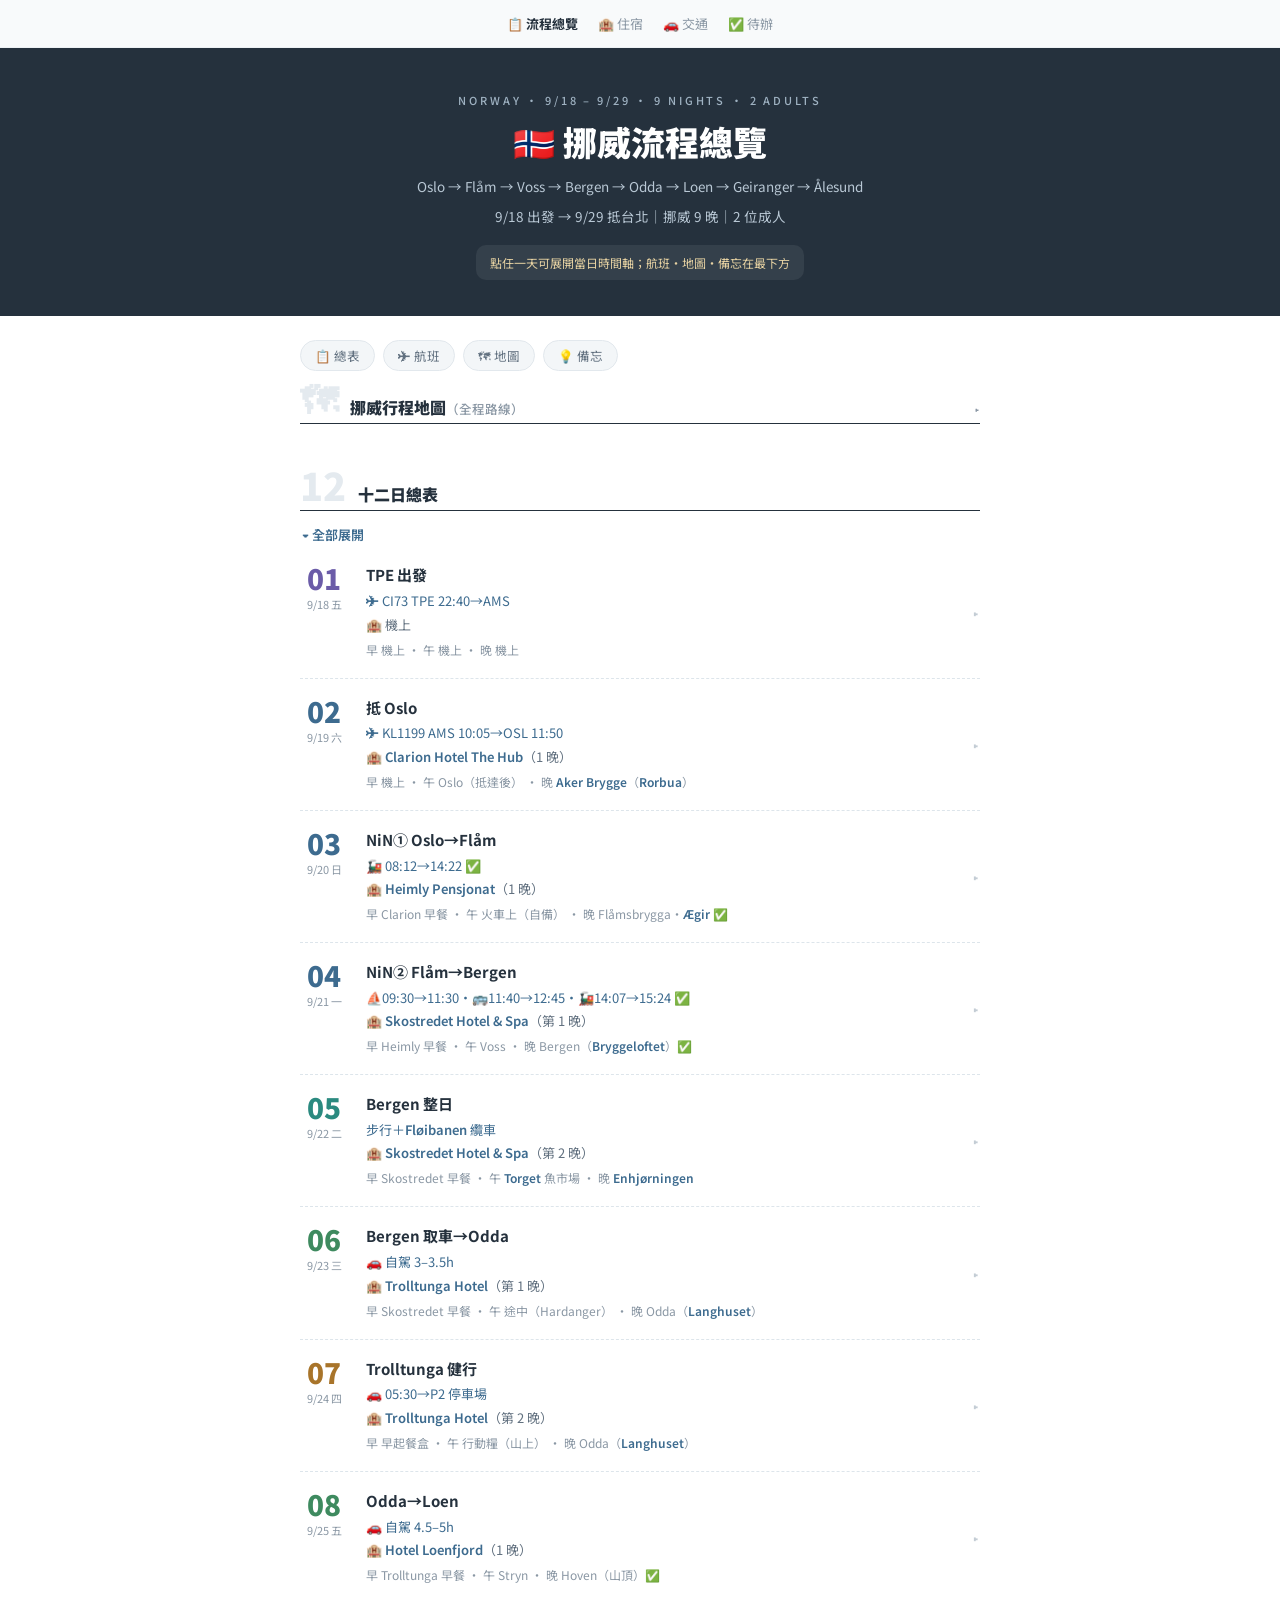
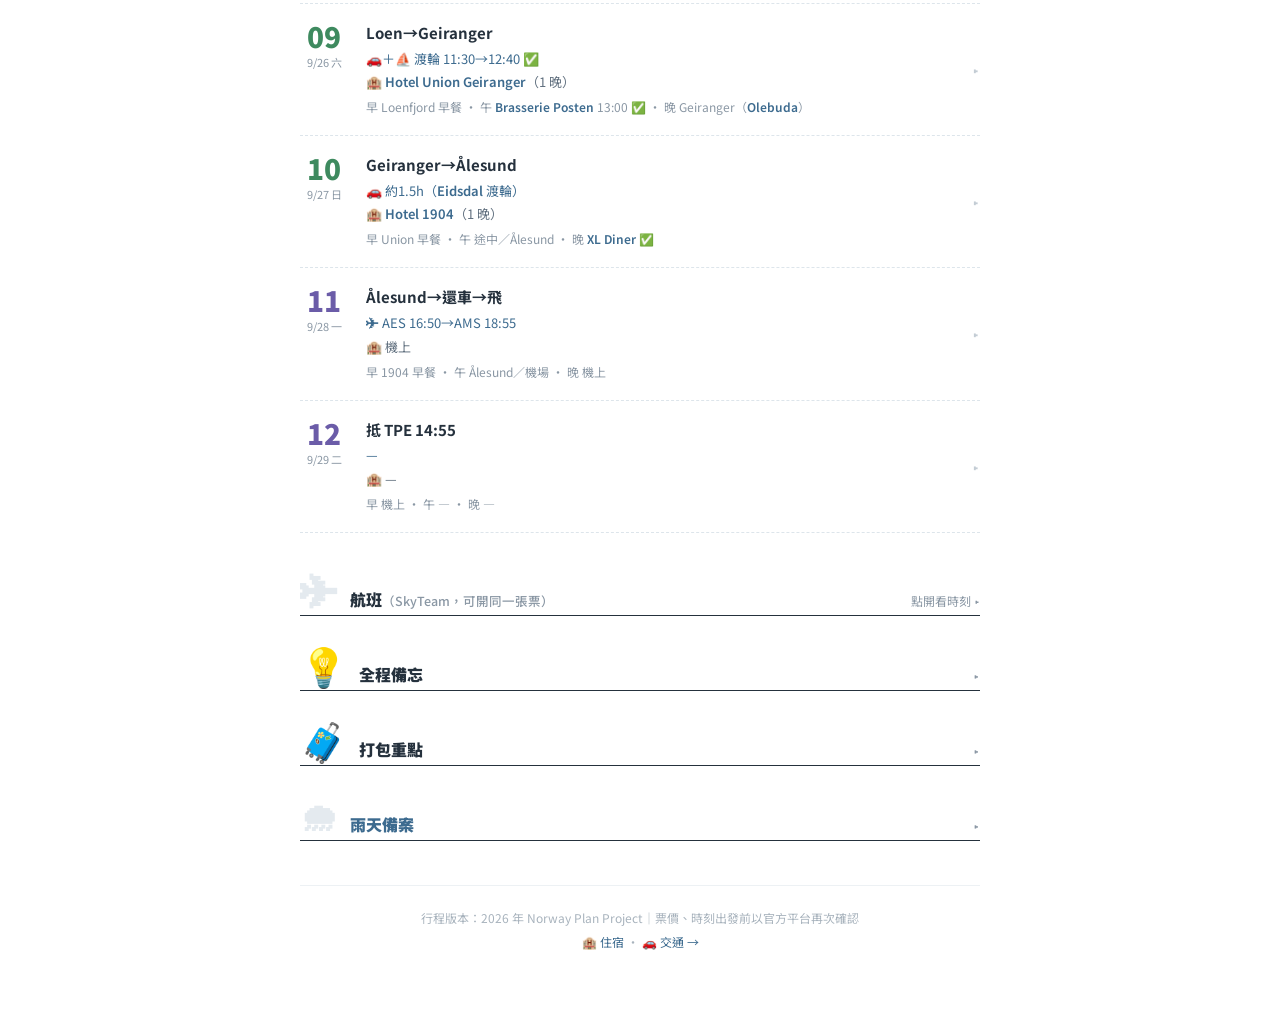
==== commit 3d3d883e: "行程總表加入地點 Google Maps 連結（Oslo S／Aker Brygge／Myrdal／Flåmsbana 等） Co-Authored-By: Claude Opus 5 <norepl" ====
--- a/index.html
+++ b/index.html
@@ -13,14 +13,13 @@
 .hv2:hover{color:#3d6b8f !important;border-color:#3d6b8f !important}
 .hv3:hover{text-decoration:underline !important}
 </style>
-<link rel="stylesheet" href="style.css">
 </head>
 <body>
 <div style="min-height:100vh;background:#fff;color:#25313d" data-screen-label="流程總覽">
 
   <!-- top nav -->
-  <div class="topnav" style="border-bottom:1px solid #edf1f4;background:#f8fafb;overflow-x:auto">
-    <div class="topnav-inner" style="display:flex;gap:20px;padding:14px 20px;font-size:13px;white-space:nowrap;width:max-content;margin:0 auto">
+  <div style="border-bottom:1px solid #edf1f4;background:#f8fafb;overflow-x:auto">
+    <div style="display:flex;gap:20px;padding:14px 20px;font-size:13px;white-space:nowrap;width:max-content;margin:0 auto">
       <a href="index.html" style="color:#25313d;font-weight:700;text-decoration:none">📋 流程總覽</a>
       <a href="hotels.html" style="color:#8a97a4;text-decoration:none" class="hv1">🏨 住宿</a>
       <a href="transport.html" style="color:#8a97a4;text-decoration:none" class="hv1">🚗 交通</a>
@@ -29,7 +28,7 @@
   </div>
 
   <!-- hero -->
-  <div class="hero" style="background:#25313d;color:#fff;padding:44px 24px 36px;text-align:center">
+  <div style="background:#25313d;color:#fff;padding:44px 24px 36px;text-align:center">
     <div style="font-size:11px;letter-spacing:.26em;color:#9fb2c2;font-weight:500">NORWAY · 9/18 – 9/29 · 9 NIGHTS · 2 ADULTS</div>
     <h1 style="font-size:clamp(26px,5vw,34px);font-weight:900;margin:12px 0 10px;line-height:1.3">🇳🇴 挪威流程總覽</h1>
     <p style="font-size:13.5px;color:#b9c8d5;margin:0 0 4px;line-height:1.9">Oslo → Flåm → Voss → Bergen → Odda → Loen → Geiranger → Ålesund</p>
@@ -37,10 +36,10 @@
     <div style="font-size:12px;color:#e8d3a3;margin-top:16px;background:rgba(255,255,255,.07);border-radius:10px;padding:9px 14px;display:inline-block">點任一天可展開當日時間軸；航班・地圖・備忘在最下方</div>
   </div>
 
-  <div class="wrap wide" style="max-width:680px;margin:0 auto;padding:24px 20px 64px">
+  <div style="max-width:680px;margin:0 auto;padding:24px 20px 64px">
 
     <!-- quick nav -->
-    <div class="quicknav" style="display:flex;gap:8px;flex-wrap:wrap">
+    <div style="display:flex;gap:8px;flex-wrap:wrap">
       <a href="#schedule" style="background:#f3f6f8;border:1px solid #e2e8ed;color:#61707f;font-size:12.5px;padding:5px 14px;border-radius:99px;text-decoration:none;white-space:nowrap" class="hv2">📋 總表</a>
       <a href="#flights" style="background:#f3f6f8;border:1px solid #e2e8ed;color:#61707f;font-size:12.5px;padding:5px 14px;border-radius:99px;text-decoration:none;white-space:nowrap" class="hv2">✈ 航班</a>
       <a href="#map" style="background:#f3f6f8;border:1px solid #e2e8ed;color:#61707f;font-size:12.5px;padding:5px 14px;border-radius:99px;text-decoration:none;white-space:nowrap" class="hv2">🗺 地圖</a>
@@ -70,13 +69,12 @@
       </div>
       <div style="height:1px;background:#25313d;margin-bottom:4px"></div>
       <div style="margin:14px 2px 2px;font-size:13px"><a href="#" id="togAllBtn" onclick="togAll(event)" style="color:#3d6b8f;text-decoration:none;font-weight:600" class="hv3">▾ 全部展開</a></div>
-      <div class="days">
+      
         <div style="border-bottom:1px dashed #dde5eb">
           <div onclick="tog('01')" style="display:flex;gap:18px;padding:18px 0;cursor:pointer;user-select:none;align-items:flex-start">
           <div style="width:48px;flex-shrink:0;text-align:center">
-            <div style="font-size:20px;font-weight:900;color:#6b5ca8;line-height:1.15;white-space:nowrap">9/18</div>
-            <div style="font-size:12px;font-weight:700;color:#61707f;margin-top:2px;line-height:1.3">五</div>
-            <div style="font-size:10.5px;color:#a8b3bd;margin-top:4px;line-height:1.3">第1天</div>
+            <div style="font-size:28px;font-weight:900;color:#6b5ca8;line-height:1">01</div>
+            <div style="font-size:11px;color:#8a97a4;margin-top:5px;line-height:1.4">9/18 五</div>
           </div>
           <div style="flex:1;min-width:0">
             <div style="font-size:15px;font-weight:700;color:#25313d;line-height:1.45">TPE 出發</div>
@@ -101,15 +99,14 @@
         <div style="border-bottom:1px dashed #dde5eb">
           <div onclick="tog('02')" style="display:flex;gap:18px;padding:18px 0;cursor:pointer;user-select:none;align-items:flex-start">
           <div style="width:48px;flex-shrink:0;text-align:center">
-            <div style="font-size:20px;font-weight:900;color:#3d6b8f;line-height:1.15;white-space:nowrap">9/19</div>
-            <div style="font-size:12px;font-weight:700;color:#61707f;margin-top:2px;line-height:1.3">六</div>
-            <div style="font-size:10.5px;color:#a8b3bd;margin-top:4px;line-height:1.3">第2天</div>
+            <div style="font-size:28px;font-weight:900;color:#3d6b8f;line-height:1">02</div>
+            <div style="font-size:11px;color:#8a97a4;margin-top:5px;line-height:1.4">9/19 六</div>
           </div>
           <div style="flex:1;min-width:0">
             <div style="font-size:15px;font-weight:700;color:#25313d;line-height:1.45">抵 Oslo</div>
             <div style="font-size:13px;color:#3d6b8f;margin-top:4px;line-height:1.65">✈ KL1199 AMS 10:05→OSL 11:50</div>
             <div style="font-size:13px;color:#61707f;margin-top:3px">🏨 <a href="https://www.google.com/maps/search/?api=1&query=Clarion+Hotel+The+Hub+Oslo" target="_blank" rel="noopener" style="color:#3d6b8f;font-weight:600;text-decoration:none" class="hv3">Clarion Hotel The Hub</a><span>（1 晚）</span></div>
-            <div style="font-size:12px;color:#8a97a4;margin-top:5px;line-height:1.75">早 機上 · 午 Oslo（抵達後） · 晚 Aker Brygge（Rorbua）</div>
+            <div style="font-size:12px;color:#8a97a4;margin-top:5px;line-height:1.75">早 機上 · 午 Oslo（抵達後） · 晚 <a href="https://www.google.com/maps/search/?api=1&query=Aker+Brygge+Oslo" target="_blank" rel="noopener" style="color:#3d6b8f;font-weight:600;text-decoration:none" class="hv3">Aker Brygge</a>（<a href="https://www.google.com/maps/search/?api=1&query=Rorbua+Aker+Brygge+Oslo" target="_blank" rel="noopener" style="color:#3d6b8f;font-weight:600;text-decoration:none" class="hv3">Rorbua</a>）</div>
           </div>
             <span id="ar-02" style="color:#c3ccd4;font-size:15px;flex-shrink:0;align-self:center">▸</span>
           </div>
@@ -128,15 +125,15 @@
           </div>
             <div style="border-top:1px solid #eef1f4;display:flex;gap:14px;padding:8px 0;align-items:flex-start">
             <div style="flex:0 0 92px;font-weight:700;color:#2b6a8f;font-size:12.5px;white-space:nowrap;font-variant-numeric:tabular-nums">~12:30</div>
-            <div style="flex:1;font-size:13.5px;color:#4a5866;line-height:1.65">機場站進市區：<strong style="color:#25313d">Flytoget</strong> 19分／NOK 268 或 <strong style="color:#25313d">Vy L12</strong> 25–30分／NOK 124（<strong style="color:#25313d">免預訂</strong>、感應卡嗶）→ Oslo S。</div>
+            <div style="flex:1;font-size:13.5px;color:#4a5866;line-height:1.65">機場站進市區：<strong style="color:#25313d">Flytoget</strong> 19分／NOK 268 或 <strong style="color:#25313d">Vy L12</strong> 25–30分／NOK 124（<strong style="color:#25313d">免預訂</strong>、感應卡嗶）→ <a href="https://www.google.com/maps/search/?api=1&query=Oslo+Sentralstasjon" target="_blank" rel="noopener" style="color:#3d6b8f;font-weight:600;text-decoration:none" class="hv3">Oslo S</a>。</div>
           </div>
             <div style="border-top:1px solid #eef1f4;display:flex;gap:14px;padding:8px 0;align-items:flex-start">
             <div style="flex:0 0 92px;font-weight:700;color:#2b6a8f;font-size:12.5px;white-space:nowrap;font-variant-numeric:tabular-nums">~13:20</div>
-            <div style="flex:1;font-size:13.5px;color:#4a5866;line-height:1.65">Oslo S → 步行 3–5 分 <strong style="color:#25313d">Clarion The Hub</strong>。</div>
+            <div style="flex:1;font-size:13.5px;color:#4a5866;line-height:1.65"><a href="https://www.google.com/maps/search/?api=1&query=Oslo+Sentralstasjon" target="_blank" rel="noopener" style="color:#3d6b8f;font-weight:600;text-decoration:none" class="hv3">Oslo S</a> → 步行 3–5 分 <strong style="color:#25313d">Clarion The Hub</strong>。</div>
           </div>
             <div style="border-top:1px solid #eef1f4;display:flex;gap:14px;padding:8px 0;align-items:flex-start">
             <div style="flex:0 0 92px;font-weight:700;color:#2b6a8f;font-size:12.5px;white-space:nowrap;font-variant-numeric:tabular-nums">~13:30</div>
-            <div style="flex:1;font-size:13.5px;color:#4a5866;line-height:1.65">大行李先寄櫃檯（房間 15:00 才開放）→ 逛 Aker Brygge／歌劇院屋頂／Vigeland。</div>
+            <div style="flex:1;font-size:13.5px;color:#4a5866;line-height:1.65">大行李先寄櫃檯（房間 15:00 才開放）→ 逛 <a href="https://www.google.com/maps/search/?api=1&query=Aker+Brygge+Oslo" target="_blank" rel="noopener" style="color:#3d6b8f;font-weight:600;text-decoration:none" class="hv3">Aker Brygge</a>／歌劇院屋頂／<a href="https://www.google.com/maps/search/?api=1&query=Vigeland+Sculpture+Park+Oslo" target="_blank" rel="noopener" style="color:#3d6b8f;font-weight:600;text-decoration:none" class="hv3">Vigeland</a>。</div>
           </div>
             <div style="border-top:1px solid #eef1f4;display:flex;gap:14px;padding:8px 0;align-items:flex-start">
             <div style="flex:0 0 92px;font-weight:700;color:#2b6a8f;font-size:12.5px;white-space:nowrap;font-variant-numeric:tabular-nums">15:00</div>
@@ -144,7 +141,7 @@
           </div>
             <div style="border-top:1px solid #eef1f4;display:flex;gap:14px;padding:8px 0;align-items:flex-start">
             <div style="flex:0 0 92px;font-weight:700;color:#2b6a8f;font-size:12.5px;white-space:nowrap;font-variant-numeric:tabular-nums">~18:00</div>
-            <div style="flex:1;font-size:13.5px;color:#4a5866;line-height:1.65">晚餐 Aker Brygge（週六熱門，建議訂位）。</div>
+            <div style="flex:1;font-size:13.5px;color:#4a5866;line-height:1.65">晚餐 <a href="https://www.google.com/maps/search/?api=1&query=Aker+Brygge+Oslo" target="_blank" rel="noopener" style="color:#3d6b8f;font-weight:600;text-decoration:none" class="hv3">Aker Brygge</a>（週六熱門，建議訂位）。</div>
           </div>
             <div style="border-top:1px solid #eef1f4;display:flex;gap:14px;padding:8px 0;align-items:flex-start">
             <div style="flex:0 0 92px;font-weight:700;color:#2b6a8f;font-size:12.5px;white-space:nowrap;font-variant-numeric:tabular-nums">睡前</div>
@@ -156,15 +153,14 @@
         <div style="border-bottom:1px dashed #dde5eb">
           <div onclick="tog('03')" style="display:flex;gap:18px;padding:18px 0;cursor:pointer;user-select:none;align-items:flex-start">
           <div style="width:48px;flex-shrink:0;text-align:center">
-            <div style="font-size:20px;font-weight:900;color:#3d6b8f;line-height:1.15;white-space:nowrap">9/20</div>
-            <div style="font-size:12px;font-weight:700;color:#61707f;margin-top:2px;line-height:1.3">日</div>
-            <div style="font-size:10.5px;color:#a8b3bd;margin-top:4px;line-height:1.3">第3天</div>
+            <div style="font-size:28px;font-weight:900;color:#3d6b8f;line-height:1">03</div>
+            <div style="font-size:11px;color:#8a97a4;margin-top:5px;line-height:1.4">9/20 日</div>
           </div>
           <div style="flex:1;min-width:0">
             <div style="font-size:15px;font-weight:700;color:#25313d;line-height:1.45">NiN① Oslo→Flåm</div>
             <div style="font-size:13px;color:#3d6b8f;margin-top:4px;line-height:1.65">🚂 08:12→14:22 ✅</div>
             <div style="font-size:13px;color:#61707f;margin-top:3px">🏨 <a href="https://www.google.com/maps/search/?api=1&query=Heimly+Pensjonat+Fl%C3%A5m" target="_blank" rel="noopener" style="color:#3d6b8f;font-weight:600;text-decoration:none" class="hv3">Heimly Pensjonat</a><span>（1 晚）</span></div>
-            <div style="font-size:12px;color:#8a97a4;margin-top:5px;line-height:1.75">早 Clarion 早餐 · 午 火車上（自備） · 晚 Flåmsbrygga·Ægir ✅</div>
+            <div style="font-size:12px;color:#8a97a4;margin-top:5px;line-height:1.75">早 Clarion 早餐 · 午 火車上（自備） · 晚 Flåmsbrygga·<a href="https://www.google.com/maps/search/?api=1&query=%C3%86gir+BrewPub+Fl%C3%A5m" target="_blank" rel="noopener" style="color:#3d6b8f;font-weight:600;text-decoration:none" class="hv3">Ægir</a> ✅</div>
           </div>
             <span id="ar-03" style="color:#c3ccd4;font-size:15px;flex-shrink:0;align-self:center">▸</span>
           </div>
@@ -175,15 +171,15 @@
           </div>
             <div style="border-top:1px solid #eef1f4;display:flex;gap:14px;padding:8px 0;align-items:flex-start">
             <div style="flex:0 0 92px;font-weight:700;color:#2b6a8f;font-size:12.5px;white-space:nowrap;font-variant-numeric:tabular-nums">~07:45</div>
-            <div style="flex:1;font-size:13.5px;color:#4a5866;line-height:1.65">退房、步行到 Oslo S</div>
+            <div style="flex:1;font-size:13.5px;color:#4a5866;line-height:1.65">退房、步行到 <a href="https://www.google.com/maps/search/?api=1&query=Oslo+Sentralstasjon" target="_blank" rel="noopener" style="color:#3d6b8f;font-weight:600;text-decoration:none" class="hv3">Oslo S</a></div>
           </div>
             <div style="border-top:1px solid #eef1f4;display:flex;gap:14px;padding:8px 0;align-items:flex-start">
             <div style="flex:0 0 92px;font-weight:700;color:#2b6a8f;font-size:12.5px;white-space:nowrap;font-variant-numeric:tabular-nums">08:12</div>
-            <div style="flex:1;font-size:13.5px;color:#4a5866;line-height:1.65"><strong style="color:#25313d">Bergen Line</strong> Oslo S → Myrdal（約 4.5h，坐右側看 Hardangervidda）</div>
+            <div style="flex:1;font-size:13.5px;color:#4a5866;line-height:1.65"><strong style="color:#25313d">Bergen Line</strong> <a href="https://www.google.com/maps/search/?api=1&query=Oslo+Sentralstasjon" target="_blank" rel="noopener" style="color:#3d6b8f;font-weight:600;text-decoration:none" class="hv3">Oslo S</a> → <a href="https://www.google.com/maps/search/?api=1&query=Myrdal+stasjon" target="_blank" rel="noopener" style="color:#3d6b8f;font-weight:600;text-decoration:none" class="hv3">Myrdal</a>（約 4.5h，坐右側看 Hardangervidda）</div>
           </div>
             <div style="border-top:1px solid #eef1f4;display:flex;gap:14px;padding:8px 0;align-items:flex-start">
             <div style="flex:0 0 92px;font-weight:700;color:#2b6a8f;font-size:12.5px;white-space:nowrap;font-variant-numeric:tabular-nums">~13:00</div>
-            <div style="flex:1;font-size:13.5px;color:#4a5866;line-height:1.65">抵 Myrdal，轉 <strong style="color:#25313d">Flåmsbana</strong>（Kjossfossen 瀑布停約 5 分）</div>
+            <div style="flex:1;font-size:13.5px;color:#4a5866;line-height:1.65">抵 <a href="https://www.google.com/maps/search/?api=1&query=Myrdal+stasjon" target="_blank" rel="noopener" style="color:#3d6b8f;font-weight:600;text-decoration:none" class="hv3">Myrdal</a>，轉 <strong style="color:#25313d"><a href="https://www.google.com/maps/search/?api=1&query=Fl%C3%A5msbana+Fl%C3%A5m+Railway" target="_blank" rel="noopener" style="color:#3d6b8f;font-weight:600;text-decoration:none" class="hv3">Flåmsbana</a></strong>（Kjossfossen 瀑布停約 5 分）</div>
           </div>
             <div style="border-top:1px solid #eef1f4;display:flex;gap:14px;padding:8px 0;align-items:flex-start">
             <div style="flex:0 0 92px;font-weight:700;color:#2b6a8f;font-size:12.5px;white-space:nowrap;font-variant-numeric:tabular-nums">14:22</div>
@@ -199,7 +195,7 @@
           </div>
             <div style="border-top:1px solid #eef1f4;display:flex;gap:14px;padding:8px 0;align-items:flex-start">
             <div style="flex:0 0 92px;font-weight:700;color:#2b6a8f;font-size:12.5px;white-space:nowrap;font-variant-numeric:tabular-nums">~18:00</div>
-            <div style="flex:1;font-size:13.5px;color:#4a5866;line-height:1.65">晚餐 <strong style="color:#25313d">Flåmsbrygga（Ægir BrewPub）</strong> ✅ 已訂</div>
+            <div style="flex:1;font-size:13.5px;color:#4a5866;line-height:1.65">晚餐 <strong style="color:#25313d">Flåmsbrygga（<a href="https://www.google.com/maps/search/?api=1&query=%C3%86gir+BrewPub+Fl%C3%A5m" target="_blank" rel="noopener" style="color:#3d6b8f;font-weight:600;text-decoration:none" class="hv3">Ægir</a> BrewPub）</strong> ✅ 已訂</div>
           </div>
           </div>
         </div>
@@ -207,15 +203,14 @@
         <div style="border-bottom:1px dashed #dde5eb">
           <div onclick="tog('04')" style="display:flex;gap:18px;padding:18px 0;cursor:pointer;user-select:none;align-items:flex-start">
           <div style="width:48px;flex-shrink:0;text-align:center">
-            <div style="font-size:20px;font-weight:900;color:#3d6b8f;line-height:1.15;white-space:nowrap">9/21</div>
-            <div style="font-size:12px;font-weight:700;color:#61707f;margin-top:2px;line-height:1.3">一</div>
-            <div style="font-size:10.5px;color:#a8b3bd;margin-top:4px;line-height:1.3">第4天</div>
+            <div style="font-size:28px;font-weight:900;color:#3d6b8f;line-height:1">04</div>
+            <div style="font-size:11px;color:#8a97a4;margin-top:5px;line-height:1.4">9/21 一</div>
           </div>
           <div style="flex:1;min-width:0">
             <div style="font-size:15px;font-weight:700;color:#25313d;line-height:1.45">NiN② Flåm→Bergen</div>
             <div style="font-size:13px;color:#3d6b8f;margin-top:4px;line-height:1.65">⛵09:30→11:30・🚌11:40→12:45・🚂14:07→15:24 ✅</div>
             <div style="font-size:13px;color:#61707f;margin-top:3px">🏨 <a href="https://www.google.com/maps/search/?api=1&query=Skostredet+Hotel+Spa+Bergen" target="_blank" rel="noopener" style="color:#3d6b8f;font-weight:600;text-decoration:none" class="hv3">Skostredet Hotel & Spa</a><span>（第 1 晚）</span></div>
-            <div style="font-size:12px;color:#8a97a4;margin-top:5px;line-height:1.75">早 Heimly 早餐 · 午 Voss · 晚 Bergen（Bryggeloftet）✅</div>
+            <div style="font-size:12px;color:#8a97a4;margin-top:5px;line-height:1.75">早 Heimly 早餐 · 午 Voss · 晚 Bergen（<a href="https://www.google.com/maps/search/?api=1&query=Bryggeloftet+%26+Stuene+Bergen" target="_blank" rel="noopener" style="color:#3d6b8f;font-weight:600;text-decoration:none" class="hv3">Bryggeloftet</a>）✅</div>
           </div>
             <span id="ar-04" style="color:#c3ccd4;font-size:15px;flex-shrink:0;align-self:center">▸</span>
           </div>
@@ -226,15 +221,15 @@
           </div>
             <div style="border-top:1px solid #eef1f4;display:flex;gap:14px;padding:8px 0;align-items:flex-start">
             <div style="flex:0 0 92px;font-weight:700;color:#2b6a8f;font-size:12.5px;white-space:nowrap;font-variant-numeric:tabular-nums">09:30</div>
-            <div style="flex:1;font-size:13.5px;color:#4a5866;line-height:1.65"><strong style="color:#25313d">Nærøyfjord 遊船</strong> Flåm → Gudvangen（甲板看瀑布峭壁）✅</div>
+            <div style="flex:1;font-size:13.5px;color:#4a5866;line-height:1.65"><strong style="color:#25313d"><a href="https://www.google.com/maps/search/?api=1&query=N%C3%A6r%C3%B8yfjord" target="_blank" rel="noopener" style="color:#3d6b8f;font-weight:600;text-decoration:none" class="hv3">Nærøyfjord</a> 遊船</strong> Flåm → <a href="https://www.google.com/maps/search/?api=1&query=Gudvangen" target="_blank" rel="noopener" style="color:#3d6b8f;font-weight:600;text-decoration:none" class="hv3">Gudvangen</a>（甲板看瀑布峭壁）✅</div>
           </div>
             <div style="border-top:1px solid #eef1f4;display:flex;gap:14px;padding:8px 0;align-items:flex-start">
             <div style="flex:0 0 92px;font-weight:700;color:#2b6a8f;font-size:12.5px;white-space:nowrap;font-variant-numeric:tabular-nums">11:30</div>
-            <div style="flex:1;font-size:13.5px;color:#4a5866;line-height:1.65">抵 Gudvangen（下船直接上車，10 分轉乘）</div>
+            <div style="flex:1;font-size:13.5px;color:#4a5866;line-height:1.65">抵 <a href="https://www.google.com/maps/search/?api=1&query=Gudvangen" target="_blank" rel="noopener" style="color:#3d6b8f;font-weight:600;text-decoration:none" class="hv3">Gudvangen</a>（下船直接上車，10 分轉乘）</div>
           </div>
             <div style="border-top:1px solid #eef1f4;display:flex;gap:14px;padding:8px 0;align-items:flex-start">
             <div style="flex:0 0 92px;font-weight:700;color:#2b6a8f;font-size:12.5px;white-space:nowrap;font-variant-numeric:tabular-nums">11:40</div>
-            <div style="flex:1;font-size:13.5px;color:#4a5866;line-height:1.65"><strong style="color:#25313d">巴士</strong> Gudvangen → Voss ✅</div>
+            <div style="flex:1;font-size:13.5px;color:#4a5866;line-height:1.65"><strong style="color:#25313d">巴士</strong> <a href="https://www.google.com/maps/search/?api=1&query=Gudvangen" target="_blank" rel="noopener" style="color:#3d6b8f;font-weight:600;text-decoration:none" class="hv3">Gudvangen</a> → Voss ✅</div>
           </div>
             <div style="border-top:1px solid #eef1f4;display:flex;gap:14px;padding:8px 0;align-items:flex-start">
             <div style="flex:0 0 92px;font-weight:700;color:#2b6a8f;font-size:12.5px;white-space:nowrap;font-variant-numeric:tabular-nums">12:45</div>
@@ -250,11 +245,11 @@
           </div>
             <div style="border-top:1px solid #eef1f4;display:flex;gap:14px;padding:8px 0;align-items:flex-start">
             <div style="flex:0 0 92px;font-weight:700;color:#2b6a8f;font-size:12.5px;white-space:nowrap;font-variant-numeric:tabular-nums">~16:00</div>
-            <div style="flex:1;font-size:13.5px;color:#4a5866;line-height:1.65">Bergen 傍晚：Bryggen 木屋區、魚市場、逛紀念品〔候選〕—— <strong style="color:#25313d">Bryggen Husflid</strong>（挪威手織毛衣最大選擇）、<strong style="color:#25313d">Julehuset</strong>（全年聖誕屋，nisse 小精靈）、<strong style="color:#25313d">Audhild Viken</strong>（極光玻璃、troll 山妖）</div>
+            <div style="flex:1;font-size:13.5px;color:#4a5866;line-height:1.65">Bergen 傍晚：<a href="https://www.google.com/maps/search/?api=1&query=Bryggen+Bergen" target="_blank" rel="noopener" style="color:#3d6b8f;font-weight:600;text-decoration:none" class="hv3">Bryggen</a> 木屋區、魚市場、逛紀念品〔候選〕—— <strong style="color:#25313d"><a href="https://www.google.com/maps/search/?api=1&query=Bryggen+Bergen" target="_blank" rel="noopener" style="color:#3d6b8f;font-weight:600;text-decoration:none" class="hv3">Bryggen</a> Husflid</strong>（挪威手織毛衣最大選擇）、<strong style="color:#25313d">Julehuset</strong>（全年聖誕屋，nisse 小精靈）、<strong style="color:#25313d">Audhild Viken</strong>（極光玻璃、troll 山妖）</div>
           </div>
             <div style="border-top:1px solid #eef1f4;display:flex;gap:14px;padding:8px 0;align-items:flex-start">
             <div style="flex:0 0 92px;font-weight:700;color:#2b6a8f;font-size:12.5px;white-space:nowrap;font-variant-numeric:tabular-nums">~18:30</div>
-            <div style="flex:1;font-size:13.5px;color:#4a5866;line-height:1.65">晚餐 <strong style="color:#25313d">Bryggeloftet & Stuene</strong> ✅ 已訂 18:30</div>
+            <div style="flex:1;font-size:13.5px;color:#4a5866;line-height:1.65">晚餐 <strong style="color:#25313d"><a href="https://www.google.com/maps/search/?api=1&query=Bryggeloftet+%26+Stuene+Bergen" target="_blank" rel="noopener" style="color:#3d6b8f;font-weight:600;text-decoration:none" class="hv3">Bryggeloftet</a> & Stuene</strong> ✅ 已訂 18:30</div>
           </div>
           </div>
         </div>
@@ -262,15 +257,14 @@
         <div style="border-bottom:1px dashed #dde5eb">
           <div onclick="tog('05')" style="display:flex;gap:18px;padding:18px 0;cursor:pointer;user-select:none;align-items:flex-start">
           <div style="width:48px;flex-shrink:0;text-align:center">
-            <div style="font-size:20px;font-weight:900;color:#2b8a80;line-height:1.15;white-space:nowrap">9/22</div>
-            <div style="font-size:12px;font-weight:700;color:#61707f;margin-top:2px;line-height:1.3">二</div>
-            <div style="font-size:10.5px;color:#a8b3bd;margin-top:4px;line-height:1.3">第5天</div>
+            <div style="font-size:28px;font-weight:900;color:#2b8a80;line-height:1">05</div>
+            <div style="font-size:11px;color:#8a97a4;margin-top:5px;line-height:1.4">9/22 二</div>
           </div>
           <div style="flex:1;min-width:0">
             <div style="font-size:15px;font-weight:700;color:#25313d;line-height:1.45">Bergen 整日</div>
-            <div style="font-size:13px;color:#3d6b8f;margin-top:4px;line-height:1.65">步行＋Fløibanen 纜車</div>
+            <div style="font-size:13px;color:#3d6b8f;margin-top:4px;line-height:1.65">步行＋<a href="https://www.google.com/maps/search/?api=1&query=Fl%C3%B8ibanen+Bergen" target="_blank" rel="noopener" style="color:#3d6b8f;font-weight:600;text-decoration:none" class="hv3">Fløibanen</a> 纜車</div>
             <div style="font-size:13px;color:#61707f;margin-top:3px">🏨 <a href="https://www.google.com/maps/search/?api=1&query=Skostredet+Hotel+Spa+Bergen" target="_blank" rel="noopener" style="color:#3d6b8f;font-weight:600;text-decoration:none" class="hv3">Skostredet Hotel & Spa</a><span>（第 2 晚）</span></div>
-            <div style="font-size:12px;color:#8a97a4;margin-top:5px;line-height:1.75">早 Skostredet 早餐 · 午 Torget 魚市場 · 晚 Enhjørningen</div>
+            <div style="font-size:12px;color:#8a97a4;margin-top:5px;line-height:1.75">早 Skostredet 早餐 · 午 <a href="https://www.google.com/maps/search/?api=1&query=Torget+Fish+Market+Bergen" target="_blank" rel="noopener" style="color:#3d6b8f;font-weight:600;text-decoration:none" class="hv3">Torget</a> 魚市場 · 晚 <a href="https://www.google.com/maps/search/?api=1&query=Enhj%C3%B8rningen+Restaurant+Bergen" target="_blank" rel="noopener" style="color:#3d6b8f;font-weight:600;text-decoration:none" class="hv3">Enhjørningen</a></div>
           </div>
             <span id="ar-05" style="color:#c3ccd4;font-size:15px;flex-shrink:0;align-self:center">▸</span>
           </div>
@@ -281,27 +275,27 @@
           </div>
             <div style="border-top:1px solid #eef1f4;display:flex;gap:14px;padding:8px 0;align-items:flex-start">
             <div style="flex:0 0 92px;font-weight:700;color:#2b6a8f;font-size:12.5px;white-space:nowrap;font-variant-numeric:tabular-nums">~09:30</div>
-            <div style="flex:1;font-size:13.5px;color:#4a5866;line-height:1.65">Torget 魚市場、Bryggen 木屋區（UNESCO）＋<strong style="color:#25313d">Schøtstuene</strong>（Øvregaten 50；⚠ Hanseatic Museum 主館整修關閉至 2027 初，展覽移此）</div>
+            <div style="flex:1;font-size:13.5px;color:#4a5866;line-height:1.65"><a href="https://www.google.com/maps/search/?api=1&query=Torget+Fish+Market+Bergen" target="_blank" rel="noopener" style="color:#3d6b8f;font-weight:600;text-decoration:none" class="hv3">Torget</a> 魚市場、<a href="https://www.google.com/maps/search/?api=1&query=Bryggen+Bergen" target="_blank" rel="noopener" style="color:#3d6b8f;font-weight:600;text-decoration:none" class="hv3">Bryggen</a> 木屋區（UNESCO）＋<strong style="color:#25313d"><a href="https://www.google.com/maps/search/?api=1&query=Sch%C3%B8tstuene+Bergen" target="_blank" rel="noopener" style="color:#3d6b8f;font-weight:600;text-decoration:none" class="hv3">Schøtstuene</a></strong>（Øvregaten 50；⚠ <a href="https://www.google.com/maps/search/?api=1&query=Hanseatic+Museum+Bergen" target="_blank" rel="noopener" style="color:#3d6b8f;font-weight:600;text-decoration:none" class="hv3">Hanseatic Museum</a> 主館整修關閉至 2027 初，展覽移此）</div>
           </div>
             <div style="border-top:1px solid #eef1f4;display:flex;gap:14px;padding:8px 0;align-items:flex-start">
             <div style="flex:0 0 92px;font-weight:700;color:#2b6a8f;font-size:12.5px;white-space:nowrap;font-variant-numeric:tabular-nums">~11:00</div>
-            <div style="flex:1;font-size:13.5px;color:#4a5866;line-height:1.65">〔候選〕KODE 美術館／Bergenhus 城堡／Rosenkrantz 塔／Troldhaugen 葛利格故居（任選）</div>
+            <div style="flex:1;font-size:13.5px;color:#4a5866;line-height:1.65">〔候選〕<a href="https://www.google.com/maps/search/?api=1&query=KODE+Art+Museums+Bergen" target="_blank" rel="noopener" style="color:#3d6b8f;font-weight:600;text-decoration:none" class="hv3">KODE</a> 美術館／Bergenhus 城堡／Rosenkrantz 塔／Troldhaugen 葛利格故居（任選）</div>
           </div>
             <div style="border-top:1px solid #eef1f4;display:flex;gap:14px;padding:8px 0;align-items:flex-start">
             <div style="flex:0 0 92px;font-weight:700;color:#2b6a8f;font-size:12.5px;white-space:nowrap;font-variant-numeric:tabular-nums">~13:00</div>
-            <div style="flex:1;font-size:13.5px;color:#4a5866;line-height:1.65">午餐 魚市場（Fish Me／Fjellskål，生蠔・魚湯）</div>
+            <div style="flex:1;font-size:13.5px;color:#4a5866;line-height:1.65">午餐 魚市場（<a href="https://www.google.com/maps/search/?api=1&query=Fish+Me+Bergen" target="_blank" rel="noopener" style="color:#3d6b8f;font-weight:600;text-decoration:none" class="hv3">Fish Me</a>／<a href="https://www.google.com/maps/search/?api=1&query=Fjellsk%C3%A5l+Bergen" target="_blank" rel="noopener" style="color:#3d6b8f;font-weight:600;text-decoration:none" class="hv3">Fjellskål</a>，生蠔・魚湯）</div>
           </div>
             <div style="border-top:1px solid #eef1f4;display:flex;gap:14px;padding:8px 0;align-items:flex-start">
             <div style="flex:0 0 92px;font-weight:700;color:#2b6a8f;font-size:12.5px;white-space:nowrap;font-variant-numeric:tabular-nums">~14:30</div>
-            <div style="flex:1;font-size:13.5px;color:#4a5866;line-height:1.65"><strong style="color:#25313d">Fløibanen 纜車</strong>上 Fløyen（320m 俯瞰全城）；〔候選〕健走 Fløyen→Brushytten 4km</div>
+            <div style="flex:1;font-size:13.5px;color:#4a5866;line-height:1.65"><strong style="color:#25313d"><a href="https://www.google.com/maps/search/?api=1&query=Fl%C3%B8ibanen+Bergen" target="_blank" rel="noopener" style="color:#3d6b8f;font-weight:600;text-decoration:none" class="hv3">Fløibanen</a> 纜車</strong>上 <a href="https://www.google.com/maps/search/?api=1&query=Fl%C3%B8yen+Bergen" target="_blank" rel="noopener" style="color:#3d6b8f;font-weight:600;text-decoration:none" class="hv3">Fløyen</a>（320m 俯瞰全城）；〔候選〕健走 <a href="https://www.google.com/maps/search/?api=1&query=Fl%C3%B8yen+Bergen" target="_blank" rel="noopener" style="color:#3d6b8f;font-weight:600;text-decoration:none" class="hv3">Fløyen</a>→Brushytten 4km</div>
           </div>
             <div style="border-top:1px solid #eef1f4;display:flex;gap:14px;padding:8px 0;align-items:flex-start">
             <div style="flex:0 0 92px;font-weight:700;color:#2b6a8f;font-size:12.5px;white-space:nowrap;font-variant-numeric:tabular-nums">~17:00</div>
-            <div style="flex:1;font-size:13.5px;color:#4a5866;line-height:1.65">〔候選〕Mathallen 室內市場、逛紀念品、咖啡下午茶。<strong style="color:#25313d">Helly Hansen</strong>：<a href="https://www.google.com/maps/search/?api=1&query=Sportsgalleriet+Torgallmenningen+8+Bergen" target="_blank" rel="noopener" style="color:#3d6b8f;font-weight:600;text-decoration:none" class="hv3">Sportsgalleriet（Torgallmenningen 8）</a>，市中心步行 5 分。<strong style="color:#25313d">必買</strong>：Dale of Norway／Oleana 羊毛衣、ostehøvel 乳酪刨刀、雲莓果醬、棕起司 Brunost、Freia 巧克力、鹹甘草糖、troll 山妖擺飾；單店滿 NOK 315 記得拿 <strong style="color:#25313d">Tax Free 退稅單</strong>（護照）</div>
+            <div style="flex:1;font-size:13.5px;color:#4a5866;line-height:1.65">〔候選〕<a href="https://www.google.com/maps/search/?api=1&query=Mathallen+Bergen" target="_blank" rel="noopener" style="color:#3d6b8f;font-weight:600;text-decoration:none" class="hv3">Mathallen</a> 室內市場、逛紀念品、咖啡下午茶。<strong style="color:#25313d">Helly Hansen</strong>：<a href="https://www.google.com/maps/search/?api=1&query=Sportsgalleriet+Torgallmenningen+8+Bergen" target="_blank" rel="noopener" style="color:#3d6b8f;font-weight:600;text-decoration:none" class="hv3">Sportsgalleriet（Torgallmenningen 8）</a>，市中心步行 5 分。<strong style="color:#25313d">必買</strong>：Dale of Norway／Oleana 羊毛衣、ostehøvel 乳酪刨刀、雲莓果醬、棕起司 Brunost、Freia 巧克力、鹹甘草糖、troll 山妖擺飾；單店滿 NOK 315 記得拿 <strong style="color:#25313d">Tax Free 退稅單</strong>（護照）</div>
           </div>
             <div style="border-top:1px solid #eef1f4;display:flex;gap:14px;padding:8px 0;align-items:flex-start">
             <div style="flex:0 0 92px;font-weight:700;color:#2b6a8f;font-size:12.5px;white-space:nowrap;font-variant-numeric:tabular-nums">~18:30</div>
-            <div style="flex:1;font-size:13.5px;color:#4a5866;line-height:1.65">晚餐 <strong style="color:#25313d">Enhjørningen</strong>（Bryggen 精緻海鮮）✉ 已寄訂位信（18:30，待回覆確認；電話 +47 55 30 69 50）</div>
+            <div style="flex:1;font-size:13.5px;color:#4a5866;line-height:1.65">晚餐 <strong style="color:#25313d"><a href="https://www.google.com/maps/search/?api=1&query=Enhj%C3%B8rningen+Restaurant+Bergen" target="_blank" rel="noopener" style="color:#3d6b8f;font-weight:600;text-decoration:none" class="hv3">Enhjørningen</a></strong>（<a href="https://www.google.com/maps/search/?api=1&query=Bryggen+Bergen" target="_blank" rel="noopener" style="color:#3d6b8f;font-weight:600;text-decoration:none" class="hv3">Bryggen</a> 精緻海鮮）✉ 已寄訂位信（18:30，待回覆確認；電話 +47 55 30 69 50）</div>
           </div>
           </div>
         </div>
@@ -309,15 +303,14 @@
         <div style="border-bottom:1px dashed #dde5eb">
           <div onclick="tog('06')" style="display:flex;gap:18px;padding:18px 0;cursor:pointer;user-select:none;align-items:flex-start">
           <div style="width:48px;flex-shrink:0;text-align:center">
-            <div style="font-size:20px;font-weight:900;color:#3e8a5f;line-height:1.15;white-space:nowrap">9/23</div>
-            <div style="font-size:12px;font-weight:700;color:#61707f;margin-top:2px;line-height:1.3">三</div>
-            <div style="font-size:10.5px;color:#a8b3bd;margin-top:4px;line-height:1.3">第6天</div>
+            <div style="font-size:28px;font-weight:900;color:#3e8a5f;line-height:1">06</div>
+            <div style="font-size:11px;color:#8a97a4;margin-top:5px;line-height:1.4">9/23 三</div>
           </div>
           <div style="flex:1;min-width:0">
             <div style="font-size:15px;font-weight:700;color:#25313d;line-height:1.45">Bergen 取車→Odda</div>
             <div style="font-size:13px;color:#3d6b8f;margin-top:4px;line-height:1.65">🚗 自駕 3–3.5h</div>
             <div style="font-size:13px;color:#61707f;margin-top:3px">🏨 <a href="https://www.google.com/maps/search/?api=1&query=Trolltunga+Hotel+Odda" target="_blank" rel="noopener" style="color:#3d6b8f;font-weight:600;text-decoration:none" class="hv3">Trolltunga Hotel</a><span>（第 1 晚）</span></div>
-            <div style="font-size:12px;color:#8a97a4;margin-top:5px;line-height:1.75">早 Skostredet 早餐 · 午 途中（Hardanger） · 晚 Odda（Langhuset）</div>
+            <div style="font-size:12px;color:#8a97a4;margin-top:5px;line-height:1.75">早 Skostredet 早餐 · 午 途中（Hardanger） · 晚 Odda（<a href="https://www.google.com/maps/search/?api=1&query=Langhuset+Restaurant+Odda" target="_blank" rel="noopener" style="color:#3d6b8f;font-weight:600;text-decoration:none" class="hv3">Langhuset</a>）</div>
           </div>
             <span id="ar-06" style="color:#c3ccd4;font-size:15px;flex-shrink:0;align-self:center">▸</span>
           </div>
@@ -328,7 +321,7 @@
           </div>
             <div style="border-top:1px solid #eef1f4;display:flex;gap:14px;padding:8px 0;align-items:flex-start">
             <div style="flex:0 0 92px;font-weight:700;color:#2b6a8f;font-size:12.5px;white-space:nowrap;font-variant-numeric:tabular-nums">09:00</div>
-            <div style="flex:1;font-size:13.5px;color:#4a5866;line-height:1.65"><strong style="color:#25313d">Avis Bergen City</strong>（Solheimsgaten 15）取車；錄影拍照車況＋EV 電量、確認 AutoPASS tag</div>
+            <div style="flex:1;font-size:13.5px;color:#4a5866;line-height:1.65"><strong style="color:#25313d">Avis Bergen City</strong>（<a href="https://www.google.com/maps/search/?api=1&query=Avis+Bergen+Solheimsgaten+15" target="_blank" rel="noopener" style="color:#3d6b8f;font-weight:600;text-decoration:none" class="hv3">Solheimsgaten</a> 15）取車；錄影拍照車況＋EV 電量、確認 AutoPASS tag</div>
           </div>
             <div style="border-top:1px solid #eef1f4;display:flex;gap:14px;padding:8px 0;align-items:flex-start">
             <div style="flex:0 0 92px;font-weight:700;color:#2b6a8f;font-size:12.5px;white-space:nowrap;font-variant-numeric:tabular-nums">~09:30</div>
@@ -352,7 +345,7 @@
           </div>
             <div style="border-top:1px solid #eef1f4;display:flex;gap:14px;padding:8px 0;align-items:flex-start">
             <div style="flex:0 0 92px;font-weight:700;color:#2b6a8f;font-size:12.5px;white-space:nowrap;font-variant-numeric:tabular-nums">~19:00</div>
-            <div style="flex:1;font-size:13.5px;color:#4a5866;line-height:1.65">晚餐 <strong style="color:#25313d">Langhuset</strong>（開到晚、份量足）</div>
+            <div style="flex:1;font-size:13.5px;color:#4a5866;line-height:1.65">晚餐 <strong style="color:#25313d"><a href="https://www.google.com/maps/search/?api=1&query=Langhuset+Restaurant+Odda" target="_blank" rel="noopener" style="color:#3d6b8f;font-weight:600;text-decoration:none" class="hv3">Langhuset</a></strong>（開到晚、份量足）</div>
           </div>
           </div>
         </div>
@@ -360,15 +353,14 @@
         <div style="border-bottom:1px dashed #dde5eb">
           <div onclick="tog('07')" style="display:flex;gap:18px;padding:18px 0;cursor:pointer;user-select:none;align-items:flex-start">
           <div style="width:48px;flex-shrink:0;text-align:center">
-            <div style="font-size:20px;font-weight:900;color:#a8742a;line-height:1.15;white-space:nowrap">9/24</div>
-            <div style="font-size:12px;font-weight:700;color:#61707f;margin-top:2px;line-height:1.3">四</div>
-            <div style="font-size:10.5px;color:#a8b3bd;margin-top:4px;line-height:1.3">第7天</div>
+            <div style="font-size:28px;font-weight:900;color:#a8742a;line-height:1">07</div>
+            <div style="font-size:11px;color:#8a97a4;margin-top:5px;line-height:1.4">9/24 四</div>
           </div>
           <div style="flex:1;min-width:0">
             <div style="font-size:15px;font-weight:700;color:#25313d;line-height:1.45">Trolltunga 健行</div>
             <div style="font-size:13px;color:#3d6b8f;margin-top:4px;line-height:1.65">🚗 05:30→P2 停車場</div>
             <div style="font-size:13px;color:#61707f;margin-top:3px">🏨 <a href="https://www.google.com/maps/search/?api=1&query=Trolltunga+Hotel+Odda" target="_blank" rel="noopener" style="color:#3d6b8f;font-weight:600;text-decoration:none" class="hv3">Trolltunga Hotel</a><span>（第 2 晚）</span></div>
-            <div style="font-size:12px;color:#8a97a4;margin-top:5px;line-height:1.75">早 早起餐盒 · 午 行動糧（山上） · 晚 Odda（Langhuset）</div>
+            <div style="font-size:12px;color:#8a97a4;margin-top:5px;line-height:1.75">早 早起餐盒 · 午 行動糧（山上） · 晚 Odda（<a href="https://www.google.com/maps/search/?api=1&query=Langhuset+Restaurant+Odda" target="_blank" rel="noopener" style="color:#3d6b8f;font-weight:600;text-decoration:none" class="hv3">Langhuset</a>）</div>
           </div>
             <span id="ar-07" style="color:#c3ccd4;font-size:15px;flex-shrink:0;align-self:center">▸</span>
           </div>
@@ -379,7 +371,7 @@
           </div>
             <div style="border-top:1px solid #eef1f4;display:flex;gap:14px;padding:8px 0;align-items:flex-start">
             <div style="flex:0 0 92px;font-weight:700;color:#2b6a8f;font-size:12.5px;white-space:nowrap;font-variant-numeric:tabular-nums">05:30</div>
-            <div style="flex:1;font-size:13.5px;color:#4a5866;line-height:1.65">開車出發 → P2 停車場（Skjeggedal）；前晚已查 yr.no（風速&gt;15m/s／雨／結冰改備案）、確認 Tyssedal→P2 路況(曾落石)</div>
+            <div style="flex:1;font-size:13.5px;color:#4a5866;line-height:1.65">開車出發 → P2 停車場（<a href="https://www.google.com/maps/search/?api=1&query=Skjeggedal+Trolltunga+parking+P2" target="_blank" rel="noopener" style="color:#3d6b8f;font-weight:600;text-decoration:none" class="hv3">Skjeggedal</a>）；前晚已查 yr.no（風速&gt;15m/s／雨／結冰改備案）、確認 Tyssedal→P2 路況(曾落石)</div>
           </div>
             <div style="border-top:1px solid #eef1f4;display:flex;gap:14px;padding:8px 0;align-items:flex-start">
             <div style="flex:0 0 92px;font-weight:700;color:#2b6a8f;font-size:12.5px;white-space:nowrap;font-variant-numeric:tabular-nums">06:30</div>
@@ -395,7 +387,7 @@
           </div>
             <div style="border-top:1px solid #eef1f4;display:flex;gap:14px;padding:8px 0;align-items:flex-start">
             <div style="flex:0 0 92px;font-weight:700;color:#2b6a8f;font-size:12.5px;white-space:nowrap;font-variant-numeric:tabular-nums">~19:30</div>
-            <div style="flex:1;font-size:13.5px;color:#4a5866;line-height:1.65">晚餐 Langhuset（開到 22–23 點）</div>
+            <div style="flex:1;font-size:13.5px;color:#4a5866;line-height:1.65">晚餐 <a href="https://www.google.com/maps/search/?api=1&query=Langhuset+Restaurant+Odda" target="_blank" rel="noopener" style="color:#3d6b8f;font-weight:600;text-decoration:none" class="hv3">Langhuset</a>（開到 22–23 點）</div>
           </div>
           </div>
         </div>
@@ -403,9 +395,8 @@
         <div style="border-bottom:1px dashed #dde5eb">
           <div onclick="tog('08')" style="display:flex;gap:18px;padding:18px 0;cursor:pointer;user-select:none;align-items:flex-start">
           <div style="width:48px;flex-shrink:0;text-align:center">
-            <div style="font-size:20px;font-weight:900;color:#3e8a5f;line-height:1.15;white-space:nowrap">9/25</div>
-            <div style="font-size:12px;font-weight:700;color:#61707f;margin-top:2px;line-height:1.3">五</div>
-            <div style="font-size:10.5px;color:#a8b3bd;margin-top:4px;line-height:1.3">第8天</div>
+            <div style="font-size:28px;font-weight:900;color:#3e8a5f;line-height:1">08</div>
+            <div style="font-size:11px;color:#8a97a4;margin-top:5px;line-height:1.4">9/25 五</div>
           </div>
           <div style="flex:1;min-width:0">
             <div style="font-size:15px;font-weight:700;color:#25313d;line-height:1.45">Odda→Loen</div>
@@ -426,7 +417,7 @@
           </div>
             <div style="border-top:1px solid #eef1f4;display:flex;gap:14px;padding:8px 0;align-items:flex-start">
             <div style="flex:0 0 92px;font-weight:700;color:#2b6a8f;font-size:12.5px;white-space:nowrap;font-variant-numeric:tabular-nums">~12:00</div>
-            <div style="flex:1;font-size:13.5px;color:#4a5866;line-height:1.65">午餐 途中／Stryn（Stryn Kaffebar & Vertshus）</div>
+            <div style="flex:1;font-size:13.5px;color:#4a5866;line-height:1.65">午餐 途中／Stryn（<a href="https://www.google.com/maps/search/?api=1&query=Stryn+Kaffebar+%26+Vertshus" target="_blank" rel="noopener" style="color:#3d6b8f;font-weight:600;text-decoration:none" class="hv3">Stryn Kaffebar</a> & Vertshus）</div>
           </div>
             <div style="border-top:1px solid #eef1f4;display:flex;gap:14px;padding:8px 0;align-items:flex-start">
             <div style="flex:0 0 92px;font-weight:700;color:#2b6a8f;font-size:12.5px;white-space:nowrap;font-variant-numeric:tabular-nums">~14:00</div>
@@ -434,11 +425,11 @@
           </div>
             <div style="border-top:1px solid #eef1f4;display:flex;gap:14px;padding:8px 0;align-items:flex-start">
             <div style="flex:0 0 92px;font-weight:700;color:#2b6a8f;font-size:12.5px;white-space:nowrap;font-variant-numeric:tabular-nums">~15:00</div>
-            <div style="flex:1;font-size:13.5px;color:#4a5866;line-height:1.65"><strong style="color:#25313d">Loen Skylift</strong>上 Mt. Hoven（全景步道）；〔候選〕Lovatnet 翡翠湖／Kjenndalsbreen 冰川</div>
+            <div style="flex:1;font-size:13.5px;color:#4a5866;line-height:1.65"><strong style="color:#25313d"><a href="https://www.google.com/maps/search/?api=1&query=Loen+Skylift" target="_blank" rel="noopener" style="color:#3d6b8f;font-weight:600;text-decoration:none" class="hv3">Loen Skylift</a></strong>上 <a href="https://www.google.com/maps/search/?api=1&query=Mount+Hoven+Loen" target="_blank" rel="noopener" style="color:#3d6b8f;font-weight:600;text-decoration:none" class="hv3">Mt. Hoven</a>（全景步道）；〔候選〕<a href="https://www.google.com/maps/search/?api=1&query=Lovatnet" target="_blank" rel="noopener" style="color:#3d6b8f;font-weight:600;text-decoration:none" class="hv3">Lovatnet</a> 翡翠湖／<a href="https://www.google.com/maps/search/?api=1&query=Kjenndalsbreen" target="_blank" rel="noopener" style="color:#3d6b8f;font-weight:600;text-decoration:none" class="hv3">Kjenndalsbreen</a> 冰川</div>
           </div>
             <div style="border-top:1px solid #eef1f4;display:flex;gap:14px;padding:8px 0;align-items:flex-start">
             <div style="flex:0 0 92px;font-weight:700;color:#2b6a8f;font-size:12.5px;white-space:nowrap;font-variant-numeric:tabular-nums">~18:30</div>
-            <div style="flex:1;font-size:13.5px;color:#4a5866;line-height:1.65">晚餐 <strong style="color:#25313d">Hoven Restaurant</strong> ✅ 已訂 18:30（山頂；à la carte 至 21:00、末班下山 22:30，來回 NOK 650/人）</div>
+            <div style="flex:1;font-size:13.5px;color:#4a5866;line-height:1.65">晚餐 <strong style="color:#25313d"><a href="https://www.google.com/maps/search/?api=1&query=Hoven+Restaurant+Loen" target="_blank" rel="noopener" style="color:#3d6b8f;font-weight:600;text-decoration:none" class="hv3">Hoven Restaurant</a></strong> ✅ 已訂 18:30（山頂；à la carte 至 21:00、末班下山 22:30，來回 NOK 650/人）</div>
           </div>
           </div>
         </div>
@@ -446,15 +437,14 @@
         <div style="border-bottom:1px dashed #dde5eb">
           <div onclick="tog('09')" style="display:flex;gap:18px;padding:18px 0;cursor:pointer;user-select:none;align-items:flex-start">
           <div style="width:48px;flex-shrink:0;text-align:center">
-            <div style="font-size:20px;font-weight:900;color:#3e8a5f;line-height:1.15;white-space:nowrap">9/26</div>
-            <div style="font-size:12px;font-weight:700;color:#61707f;margin-top:2px;line-height:1.3">六</div>
-            <div style="font-size:10.5px;color:#a8b3bd;margin-top:4px;line-height:1.3">第9天</div>
+            <div style="font-size:28px;font-weight:900;color:#3e8a5f;line-height:1">09</div>
+            <div style="font-size:11px;color:#8a97a4;margin-top:5px;line-height:1.4">9/26 六</div>
           </div>
           <div style="flex:1;min-width:0">
             <div style="font-size:15px;font-weight:700;color:#25313d;line-height:1.45">Loen→Geiranger</div>
             <div style="font-size:13px;color:#3d6b8f;margin-top:4px;line-height:1.65">🚗＋⛵ 渡輪 11:30→12:40 ✅</div>
             <div style="font-size:13px;color:#61707f;margin-top:3px">🏨 <a href="https://www.google.com/maps/search/?api=1&query=Hotel+Union+Geiranger" target="_blank" rel="noopener" style="color:#3d6b8f;font-weight:600;text-decoration:none" class="hv3">Hotel Union Geiranger</a><span>（1 晚）</span></div>
-            <div style="font-size:12px;color:#8a97a4;margin-top:5px;line-height:1.75">早 Loenfjord 早餐 · 午 Brasserie Posten 13:00 ✅ · 晚 Geiranger（Olebuda）</div>
+            <div style="font-size:12px;color:#8a97a4;margin-top:5px;line-height:1.75">早 Loenfjord 早餐 · 午 <a href="https://www.google.com/maps/search/?api=1&query=Brasserie+Posten+Geiranger" target="_blank" rel="noopener" style="color:#3d6b8f;font-weight:600;text-decoration:none" class="hv3">Brasserie Posten</a> 13:00 ✅ · 晚 Geiranger（<a href="https://www.google.com/maps/search/?api=1&query=Restaurant+Olebuda+Geiranger" target="_blank" rel="noopener" style="color:#3d6b8f;font-weight:600;text-decoration:none" class="hv3">Olebuda</a>）</div>
           </div>
             <span id="ar-09" style="color:#c3ccd4;font-size:15px;flex-shrink:0;align-self:center">▸</span>
           </div>
@@ -465,11 +455,11 @@
           </div>
             <div style="border-top:1px solid #eef1f4;display:flex;gap:14px;padding:8px 0;align-items:flex-start">
             <div style="flex:0 0 92px;font-weight:700;color:#2b6a8f;font-size:12.5px;white-space:nowrap;font-variant-numeric:tabular-nums">~09:00</div>
-            <div style="flex:1;font-size:13.5px;color:#4a5866;line-height:1.65">開車 Loen → Hellesylt（約 1.5–2h）</div>
+            <div style="flex:1;font-size:13.5px;color:#4a5866;line-height:1.65">開車 Loen → <a href="https://www.google.com/maps/search/?api=1&query=Hellesylt+ferry+quay" target="_blank" rel="noopener" style="color:#3d6b8f;font-weight:600;text-decoration:none" class="hv3">Hellesylt</a>（約 1.5–2h）</div>
           </div>
             <div style="border-top:1px solid #eef1f4;display:flex;gap:14px;padding:8px 0;align-items:flex-start">
             <div style="flex:0 0 92px;font-weight:700;color:#2b6a8f;font-size:12.5px;white-space:nowrap;font-variant-numeric:tabular-nums">11:30</div>
-            <div style="flex:1;font-size:13.5px;color:#4a5866;line-height:1.65"><strong style="color:#25313d">Hellesylt–Geiranger 汽車渡輪</strong>（甲板看七姊妹瀑布）✅</div>
+            <div style="flex:1;font-size:13.5px;color:#4a5866;line-height:1.65"><strong style="color:#25313d"><a href="https://www.google.com/maps/search/?api=1&query=Hellesylt+ferry+quay" target="_blank" rel="noopener" style="color:#3d6b8f;font-weight:600;text-decoration:none" class="hv3">Hellesylt</a>–Geiranger 汽車渡輪</strong>（甲板看七姊妹瀑布）✅</div>
           </div>
             <div style="border-top:1px solid #eef1f4;display:flex;gap:14px;padding:8px 0;align-items:flex-start">
             <div style="flex:0 0 92px;font-weight:700;color:#2b6a8f;font-size:12.5px;white-space:nowrap;font-variant-numeric:tabular-nums">12:40</div>
@@ -477,15 +467,15 @@
           </div>
             <div style="border-top:1px solid #eef1f4;display:flex;gap:14px;padding:8px 0;align-items:flex-start">
             <div style="flex:0 0 92px;font-weight:700;color:#2b6a8f;font-size:12.5px;white-space:nowrap;font-variant-numeric:tabular-nums">13:00</div>
-            <div style="flex:1;font-size:13.5px;color:#4a5866;line-height:1.65">午餐 <strong style="color:#25313d">Brasserie Posten</strong> ✅ 已訂</div>
+            <div style="flex:1;font-size:13.5px;color:#4a5866;line-height:1.65">午餐 <strong style="color:#25313d"><a href="https://www.google.com/maps/search/?api=1&query=Brasserie+Posten+Geiranger" target="_blank" rel="noopener" style="color:#3d6b8f;font-weight:600;text-decoration:none" class="hv3">Brasserie Posten</a></strong> ✅ 已訂</div>
           </div>
             <div style="border-top:1px solid #eef1f4;display:flex;gap:14px;padding:8px 0;align-items:flex-start">
             <div style="flex:0 0 92px;font-weight:700;color:#2b6a8f;font-size:12.5px;white-space:nowrap;font-variant-numeric:tabular-nums">~14:30</div>
-            <div style="flex:1;font-size:13.5px;color:#4a5866;line-height:1.65">開車上 <strong style="color:#25313d">Dalsnibba</strong>（1,500m，Nibbevegen 收費 NOK 350，先看 webcam）</div>
+            <div style="flex:1;font-size:13.5px;color:#4a5866;line-height:1.65">開車上 <strong style="color:#25313d"><a href="https://www.google.com/maps/search/?api=1&query=Dalsnibba+Geiranger+Skywalk" target="_blank" rel="noopener" style="color:#3d6b8f;font-weight:600;text-decoration:none" class="hv3">Dalsnibba</a></strong>（1,500m，Nibbevegen 收費 NOK 350，先看 webcam）</div>
           </div>
             <div style="border-top:1px solid #eef1f4;display:flex;gap:14px;padding:8px 0;align-items:flex-start">
             <div style="flex:0 0 92px;font-weight:700;color:#2b6a8f;font-size:12.5px;white-space:nowrap;font-variant-numeric:tabular-nums">~16:00</div>
-            <div style="flex:1;font-size:13.5px;color:#4a5866;line-height:1.65">〔候選〕Fossevandring 瀑布階梯、Norsk Fjordsenter(室內)</div>
+            <div style="flex:1;font-size:13.5px;color:#4a5866;line-height:1.65">〔候選〕<a href="https://www.google.com/maps/search/?api=1&query=Fossevandring+Geiranger" target="_blank" rel="noopener" style="color:#3d6b8f;font-weight:600;text-decoration:none" class="hv3">Fossevandring</a> 瀑布階梯、<a href="https://www.google.com/maps/search/?api=1&query=Norsk+Fjordsenter+Geiranger" target="_blank" rel="noopener" style="color:#3d6b8f;font-weight:600;text-decoration:none" class="hv3">Norsk Fjordsenter</a>(室內)</div>
           </div>
             <div style="border-top:1px solid #eef1f4;display:flex;gap:14px;padding:8px 0;align-items:flex-start">
             <div style="flex:0 0 92px;font-weight:700;color:#2b6a8f;font-size:12.5px;white-space:nowrap;font-variant-numeric:tabular-nums">~17:00</div>
@@ -493,7 +483,7 @@
           </div>
             <div style="border-top:1px solid #eef1f4;display:flex;gap:14px;padding:8px 0;align-items:flex-start">
             <div style="flex:0 0 92px;font-weight:700;color:#2b6a8f;font-size:12.5px;white-space:nowrap;font-variant-numeric:tabular-nums">~19:00</div>
-            <div style="flex:1;font-size:13.5px;color:#4a5866;line-height:1.65">晚餐 Olebuda 或 Westerås（半山農莊，需訂位）</div>
+            <div style="flex:1;font-size:13.5px;color:#4a5866;line-height:1.65">晚餐 <a href="https://www.google.com/maps/search/?api=1&query=Restaurant+Olebuda+Geiranger" target="_blank" rel="noopener" style="color:#3d6b8f;font-weight:600;text-decoration:none" class="hv3">Olebuda</a> 或 <a href="https://www.google.com/maps/search/?api=1&query=Wester%C3%A5s+Restaurant+Geiranger" target="_blank" rel="noopener" style="color:#3d6b8f;font-weight:600;text-decoration:none" class="hv3">Westerås</a>（半山農莊，需訂位）</div>
           </div>
           </div>
         </div>
@@ -501,15 +491,14 @@
         <div style="border-bottom:1px dashed #dde5eb">
           <div onclick="tog('10')" style="display:flex;gap:18px;padding:18px 0;cursor:pointer;user-select:none;align-items:flex-start">
           <div style="width:48px;flex-shrink:0;text-align:center">
-            <div style="font-size:20px;font-weight:900;color:#3e8a5f;line-height:1.15;white-space:nowrap">9/27</div>
-            <div style="font-size:12px;font-weight:700;color:#61707f;margin-top:2px;line-height:1.3">日</div>
-            <div style="font-size:10.5px;color:#a8b3bd;margin-top:4px;line-height:1.3">第10天</div>
+            <div style="font-size:28px;font-weight:900;color:#3e8a5f;line-height:1">10</div>
+            <div style="font-size:11px;color:#8a97a4;margin-top:5px;line-height:1.4">9/27 日</div>
           </div>
           <div style="flex:1;min-width:0">
             <div style="font-size:15px;font-weight:700;color:#25313d;line-height:1.45">Geiranger→Ålesund</div>
-            <div style="font-size:13px;color:#3d6b8f;margin-top:4px;line-height:1.65">🚗 約1.5h（Eidsdal 渡輪）</div>
+            <div style="font-size:13px;color:#3d6b8f;margin-top:4px;line-height:1.65">🚗 約1.5h（<a href="https://www.google.com/maps/search/?api=1&query=Eidsdal+ferry+quay" target="_blank" rel="noopener" style="color:#3d6b8f;font-weight:600;text-decoration:none" class="hv3">Eidsdal</a> 渡輪）</div>
             <div style="font-size:13px;color:#61707f;margin-top:3px">🏨 <a href="https://www.google.com/maps/search/?api=1&query=Hotel+1904+%C3%85lesund" target="_blank" rel="noopener" style="color:#3d6b8f;font-weight:600;text-decoration:none" class="hv3">Hotel 1904</a><span>（1 晚）</span></div>
-            <div style="font-size:12px;color:#8a97a4;margin-top:5px;line-height:1.75">早 Union 早餐 · 午 途中／Ålesund · 晚 XL Diner ✅</div>
+            <div style="font-size:12px;color:#8a97a4;margin-top:5px;line-height:1.75">早 Union 早餐 · 午 途中／Ålesund · 晚 <a href="https://www.google.com/maps/search/?api=1&query=XL+Diner+%C3%85lesund" target="_blank" rel="noopener" style="color:#3d6b8f;font-weight:600;text-decoration:none" class="hv3">XL Diner</a> ✅</div>
           </div>
             <span id="ar-10" style="color:#c3ccd4;font-size:15px;flex-shrink:0;align-self:center">▸</span>
           </div>
@@ -520,11 +509,11 @@
           </div>
             <div style="border-top:1px solid #eef1f4;display:flex;gap:14px;padding:8px 0;align-items:flex-start">
             <div style="flex:0 0 92px;font-weight:700;color:#2b6a8f;font-size:12.5px;white-space:nowrap;font-variant-numeric:tabular-nums">~09:30</div>
-            <div style="flex:1;font-size:13.5px;color:#4a5866;line-height:1.65">走 <strong style="color:#25313d">Ørnevegen 鷹路</strong>（北邊往 Ålesund），停 Ørnesvingen 觀景台</div>
+            <div style="flex:1;font-size:13.5px;color:#4a5866;line-height:1.65">走 <strong style="color:#25313d">Ørnevegen 鷹路</strong>（北邊往 Ålesund），停 <a href="https://www.google.com/maps/search/?api=1&query=%C3%98rnesvingen+viewpoint" target="_blank" rel="noopener" style="color:#3d6b8f;font-weight:600;text-decoration:none" class="hv3">Ørnesvingen</a> 觀景台</div>
           </div>
             <div style="border-top:1px solid #eef1f4;display:flex;gap:14px;padding:8px 0;align-items:flex-start">
             <div style="flex:0 0 92px;font-weight:700;color:#2b6a8f;font-size:12.5px;white-space:nowrap;font-variant-numeric:tabular-nums">~10:30</div>
-            <div style="flex:1;font-size:13.5px;color:#4a5866;line-height:1.65"><strong style="color:#25313d">Eidsdal–Linge 汽車渡輪</strong>（在地密集班次、免訂，AutoPASS 扣款）</div>
+            <div style="flex:1;font-size:13.5px;color:#4a5866;line-height:1.65"><strong style="color:#25313d"><a href="https://www.google.com/maps/search/?api=1&query=Eidsdal+ferry+quay" target="_blank" rel="noopener" style="color:#3d6b8f;font-weight:600;text-decoration:none" class="hv3">Eidsdal</a>–Linge 汽車渡輪</strong>（在地密集班次、免訂，AutoPASS 扣款）</div>
           </div>
             <div style="border-top:1px solid #eef1f4;display:flex;gap:14px;padding:8px 0;align-items:flex-start">
             <div style="flex:0 0 92px;font-weight:700;color:#2b6a8f;font-size:12.5px;white-space:nowrap;font-variant-numeric:tabular-nums">~12:00</div>
@@ -532,15 +521,15 @@
           </div>
             <div style="border-top:1px solid #eef1f4;display:flex;gap:14px;padding:8px 0;align-items:flex-start">
             <div style="flex:0 0 92px;font-weight:700;color:#2b6a8f;font-size:12.5px;white-space:nowrap;font-variant-numeric:tabular-nums">~14:00</div>
-            <div style="flex:1;font-size:13.5px;color:#4a5866;line-height:1.65">新藝術(Jugendstil)市區散步；登 <strong style="color:#25313d">Aksla 觀景台</strong>（418 階或開車）</div>
+            <div style="flex:1;font-size:13.5px;color:#4a5866;line-height:1.65">新藝術(Jugendstil)市區散步；登 <strong style="color:#25313d"><a href="https://www.google.com/maps/search/?api=1&query=Aksla+viewpoint+%C3%85lesund" target="_blank" rel="noopener" style="color:#3d6b8f;font-weight:600;text-decoration:none" class="hv3">Aksla</a> 觀景台</strong>（418 階或開車）</div>
           </div>
             <div style="border-top:1px solid #eef1f4;display:flex;gap:14px;padding:8px 0;align-items:flex-start">
             <div style="flex:0 0 92px;font-weight:700;color:#2b6a8f;font-size:12.5px;white-space:nowrap;font-variant-numeric:tabular-nums">~16:00</div>
-            <div style="flex:1;font-size:13.5px;color:#4a5866;line-height:1.65">〔候選〕Atlanterhavsparken 海洋公園、下午茶（⚠ 週日商店幾乎全關，購物留到 9/28 週一上午）</div>
+            <div style="flex:1;font-size:13.5px;color:#4a5866;line-height:1.65">〔候選〕<a href="https://www.google.com/maps/search/?api=1&query=Atlanterhavsparken+%C3%85lesund" target="_blank" rel="noopener" style="color:#3d6b8f;font-weight:600;text-decoration:none" class="hv3">Atlanterhavsparken</a> 海洋公園、下午茶（⚠ 週日商店幾乎全關，購物留到 9/28 週一上午）</div>
           </div>
             <div style="border-top:1px solid #eef1f4;display:flex;gap:14px;padding:8px 0;align-items:flex-start">
             <div style="flex:0 0 92px;font-weight:700;color:#2b6a8f;font-size:12.5px;white-space:nowrap;font-variant-numeric:tabular-nums">~18:30</div>
-            <div style="flex:1;font-size:13.5px;color:#4a5866;line-height:1.65">晚餐 <strong style="color:#25313d">XL Diner</strong> ✅ 已訂 18:30（bacalao 鹽漬鱈魚名店，Skaregata 1B，週日廚房至 21:30）；⚠週日 Green Garden／Fisketorget／Apotekergata No.5 皆公休</div>
+            <div style="flex:1;font-size:13.5px;color:#4a5866;line-height:1.65">晚餐 <strong style="color:#25313d"><a href="https://www.google.com/maps/search/?api=1&query=XL+Diner+%C3%85lesund" target="_blank" rel="noopener" style="color:#3d6b8f;font-weight:600;text-decoration:none" class="hv3">XL Diner</a></strong> ✅ 已訂 18:30（bacalao 鹽漬鱈魚名店，Skaregata 1B，週日廚房至 21:30）；⚠週日 <a href="https://www.google.com/maps/search/?api=1&query=Green+Garden+Restaurant+%C3%85lesund" target="_blank" rel="noopener" style="color:#3d6b8f;font-weight:600;text-decoration:none" class="hv3">Green Garden</a>／<a href="https://www.google.com/maps/search/?api=1&query=Fisketorget+Delikatesse+%C3%85lesund" target="_blank" rel="noopener" style="color:#3d6b8f;font-weight:600;text-decoration:none" class="hv3">Fisketorget</a>／<a href="https://www.google.com/maps/search/?api=1&query=Apotekergata+No.+5+%C3%85lesund" target="_blank" rel="noopener" style="color:#3d6b8f;font-weight:600;text-decoration:none" class="hv3">Apotekergata</a> No.5 皆公休</div>
           </div>
           </div>
         </div>
@@ -548,9 +537,8 @@
         <div style="border-bottom:1px dashed #dde5eb">
           <div onclick="tog('11')" style="display:flex;gap:18px;padding:18px 0;cursor:pointer;user-select:none;align-items:flex-start">
           <div style="width:48px;flex-shrink:0;text-align:center">
-            <div style="font-size:20px;font-weight:900;color:#6b5ca8;line-height:1.15;white-space:nowrap">9/28</div>
-            <div style="font-size:12px;font-weight:700;color:#61707f;margin-top:2px;line-height:1.3">一</div>
-            <div style="font-size:10.5px;color:#a8b3bd;margin-top:4px;line-height:1.3">第11天</div>
+            <div style="font-size:28px;font-weight:900;color:#6b5ca8;line-height:1">11</div>
+            <div style="font-size:11px;color:#8a97a4;margin-top:5px;line-height:1.4">9/28 一</div>
           </div>
           <div style="flex:1;min-width:0">
             <div style="font-size:15px;font-weight:700;color:#25313d;line-height:1.45">Ålesund→還車→飛</div>
@@ -567,7 +555,7 @@
           </div>
             <div style="border-top:1px solid #eef1f4;display:flex;gap:14px;padding:8px 0;align-items:flex-start">
             <div style="flex:0 0 92px;font-weight:700;color:#2b6a8f;font-size:12.5px;white-space:nowrap;font-variant-numeric:tabular-nums">~09:30</div>
-            <div style="flex:1;font-size:13.5px;color:#4a5866;line-height:1.65">上午 Ålesund 自由：Aksla 觀景台、市區散步、逛紀念品〔候選〕—— 市中心手工玻璃工坊／陶瓷（海洋圖案）、Kongens gate 步行街；補貨：魚子醬管裝 Kaviar、鱈魚肝油、煙燻鮭魚（真空）、Selbu 花紋毛帽手套</div>
+            <div style="flex:1;font-size:13.5px;color:#4a5866;line-height:1.65">上午 Ålesund 自由：<a href="https://www.google.com/maps/search/?api=1&query=Aksla+viewpoint+%C3%85lesund" target="_blank" rel="noopener" style="color:#3d6b8f;font-weight:600;text-decoration:none" class="hv3">Aksla</a> 觀景台、市區散步、逛紀念品〔候選〕—— 市中心手工玻璃工坊／陶瓷（海洋圖案）、Kongens gate 步行街；補貨：魚子醬管裝 Kaviar、鱈魚肝油、煙燻鮭魚（真空）、Selbu 花紋毛帽手套</div>
           </div>
             <div style="border-top:1px solid #eef1f4;display:flex;gap:14px;padding:8px 0;align-items:flex-start">
             <div style="flex:0 0 92px;font-weight:700;color:#2b6a8f;font-size:12.5px;white-space:nowrap;font-variant-numeric:tabular-nums">~11:00</div>
@@ -579,7 +567,7 @@
           </div>
             <div style="border-top:1px solid #eef1f4;display:flex;gap:14px;padding:8px 0;align-items:flex-start">
             <div style="flex:0 0 92px;font-weight:700;color:#2b6a8f;font-size:12.5px;white-space:nowrap;font-variant-numeric:tabular-nums">~14:00</div>
-            <div style="flex:1;font-size:13.5px;color:#4a5866;line-height:1.65">開往 <strong style="color:#25313d">Ålesund 機場（AES/Vigra）</strong>（約 20 分）、<strong style="color:#25313d">Avis 還車</strong>（錄影拍照車況＋電量）；報到前先辦 <strong style="color:#25313d">Tax Free 退稅</strong>（收據＋退稅單＋未拆封商品）</div>
+            <div style="flex:1;font-size:13.5px;color:#4a5866;line-height:1.65">開往 <strong style="color:#25313d">Ålesund 機場（AES/<a href="https://www.google.com/maps/search/?api=1&query=%C3%85lesund+Airport+Vigra" target="_blank" rel="noopener" style="color:#3d6b8f;font-weight:600;text-decoration:none" class="hv3">Vigra</a>）</strong>（約 20 分）、<strong style="color:#25313d">Avis 還車</strong>（錄影拍照車況＋電量）；報到前先辦 <strong style="color:#25313d">Tax Free 退稅</strong>（收據＋退稅單＋未拆封商品）</div>
           </div>
             <div style="border-top:1px solid #eef1f4;display:flex;gap:14px;padding:8px 0;align-items:flex-start">
             <div style="flex:0 0 92px;font-weight:700;color:#2b6a8f;font-size:12.5px;white-space:nowrap;font-variant-numeric:tabular-nums">16:50</div>
@@ -595,9 +583,8 @@
         <div style="border-bottom:1px dashed #dde5eb">
           <div onclick="tog('12')" style="display:flex;gap:18px;padding:18px 0;cursor:pointer;user-select:none;align-items:flex-start">
           <div style="width:48px;flex-shrink:0;text-align:center">
-            <div style="font-size:20px;font-weight:900;color:#6b5ca8;line-height:1.15;white-space:nowrap">9/29</div>
-            <div style="font-size:12px;font-weight:700;color:#61707f;margin-top:2px;line-height:1.3">二</div>
-            <div style="font-size:10.5px;color:#a8b3bd;margin-top:4px;line-height:1.3">第12天</div>
+            <div style="font-size:28px;font-weight:900;color:#6b5ca8;line-height:1">12</div>
+            <div style="font-size:11px;color:#8a97a4;margin-top:5px;line-height:1.4">9/29 二</div>
           </div>
           <div style="flex:1;min-width:0">
             <div style="font-size:15px;font-weight:700;color:#25313d;line-height:1.45">抵 TPE 14:55</div>
@@ -614,7 +601,7 @@
           </div>
           </div>
         </div>
-      </div>
+      
     </div>
 
     <!-- flights -->
@@ -708,18 +695,18 @@
       <div style="height:1px;background:#25313d;margin-bottom:12px"></div>
       <div id="bd-rain" style="display:none">
       <div style="display:flex;flex-direction:column;gap:12px">
-        <div style="display:flex;gap:12px;align-items:flex-start"><span style="flex-shrink:0;font-size:16px">🪨</span><p style="font-size:13.5px;color:#61707f;line-height:1.7;margin:0"><strong style="color:#25313d">Trolltunga(9/24)最重要</strong>：雨／強風(&gt;15m/s)／結冰不上去。改 Låtefossen、Vøringsfossen、Buerbreen 短健行、Tyssedal 水電博物館(室內)。</p></div>
-        <div style="display:flex;gap:12px;align-items:flex-start"><span style="flex-shrink:0;font-size:16px">🌧</span><p style="font-size:13.5px;color:#61707f;line-height:1.7;margin:0"><strong style="color:#25313d">Bergen(9/22)</strong>：KODE 美術館、Akvariet 水族館、Bryggens Museum、Mathallen 室內魚市場。</p></div>
-        <div style="display:flex;gap:12px;align-items:flex-start"><span style="flex-shrink:0;font-size:16px">🚠</span><p style="font-size:13.5px;color:#61707f;line-height:1.7;margin:0"><strong style="color:#25313d">Loen(9/25)</strong>：Skylift 起霧→Hotel Loenfjord 休息、Lovatnet 湖畔／Briksdalsbreen 冰川。</p></div>
-        <div style="display:flex;gap:12px;align-items:flex-start"><span style="flex-shrink:0;font-size:16px">🏔</span><p style="font-size:13.5px;color:#61707f;line-height:1.7;margin:0"><strong style="color:#25313d">Geiranger(9/26)</strong>：Dalsnibba 看 webcam、雲霧改期；渡輪照搭、Norsk Fjordsenter(室內)、Hotel Union 泳池。</p></div>
-        <div style="display:flex;gap:12px;align-items:flex-start"><span style="flex-shrink:0;font-size:16px">🏛</span><p style="font-size:13.5px;color:#61707f;line-height:1.7;margin:0"><strong style="color:#25313d">Ålesund(9/27)</strong>：Jugendstilsenteret 新藝術中心、Atlanterhavsparken 海洋公園、Sunnmøre 博物館。</p></div>
+        <div style="display:flex;gap:12px;align-items:flex-start"><span style="flex-shrink:0;font-size:16px">🪨</span><p style="font-size:13.5px;color:#61707f;line-height:1.7;margin:0"><strong style="color:#25313d">Trolltunga(9/24)最重要</strong>：雨／強風(&gt;15m/s)／結冰不上去。改 <a href="https://www.google.com/maps/search/?api=1&query=L%C3%A5tefossen" target="_blank" rel="noopener" style="color:#3d6b8f;font-weight:600;text-decoration:none" class="hv3">Låtefossen</a>、<a href="https://www.google.com/maps/search/?api=1&query=V%C3%B8ringsfossen" target="_blank" rel="noopener" style="color:#3d6b8f;font-weight:600;text-decoration:none" class="hv3">Vøringsfossen</a>、<a href="https://www.google.com/maps/search/?api=1&query=Buerbreen+glacier+Odda" target="_blank" rel="noopener" style="color:#3d6b8f;font-weight:600;text-decoration:none" class="hv3">Buerbreen</a> 短健行、Tyssedal 水電博物館(室內)。</p></div>
+        <div style="display:flex;gap:12px;align-items:flex-start"><span style="flex-shrink:0;font-size:16px">🌧</span><p style="font-size:13.5px;color:#61707f;line-height:1.7;margin:0"><strong style="color:#25313d">Bergen(9/22)</strong>：<a href="https://www.google.com/maps/search/?api=1&query=KODE+Art+Museums+Bergen" target="_blank" rel="noopener" style="color:#3d6b8f;font-weight:600;text-decoration:none" class="hv3">KODE</a> 美術館、<a href="https://www.google.com/maps/search/?api=1&query=Akvariet+i+Bergen" target="_blank" rel="noopener" style="color:#3d6b8f;font-weight:600;text-decoration:none" class="hv3">Akvariet</a> 水族館、<a href="https://www.google.com/maps/search/?api=1&query=Bryggens+Museum+Bergen" target="_blank" rel="noopener" style="color:#3d6b8f;font-weight:600;text-decoration:none" class="hv3">Bryggens Museum</a>、<a href="https://www.google.com/maps/search/?api=1&query=Mathallen+Bergen" target="_blank" rel="noopener" style="color:#3d6b8f;font-weight:600;text-decoration:none" class="hv3">Mathallen</a> 室內魚市場。</p></div>
+        <div style="display:flex;gap:12px;align-items:flex-start"><span style="flex-shrink:0;font-size:16px">🚠</span><p style="font-size:13.5px;color:#61707f;line-height:1.7;margin:0"><strong style="color:#25313d">Loen(9/25)</strong>：Skylift 起霧→Hotel Loenfjord 休息、<a href="https://www.google.com/maps/search/?api=1&query=Lovatnet" target="_blank" rel="noopener" style="color:#3d6b8f;font-weight:600;text-decoration:none" class="hv3">Lovatnet</a> 湖畔／<a href="https://www.google.com/maps/search/?api=1&query=Briksdalsbreen" target="_blank" rel="noopener" style="color:#3d6b8f;font-weight:600;text-decoration:none" class="hv3">Briksdalsbreen</a> 冰川。</p></div>
+        <div style="display:flex;gap:12px;align-items:flex-start"><span style="flex-shrink:0;font-size:16px">🏔</span><p style="font-size:13.5px;color:#61707f;line-height:1.7;margin:0"><strong style="color:#25313d">Geiranger(9/26)</strong>：<a href="https://www.google.com/maps/search/?api=1&query=Dalsnibba+Geiranger+Skywalk" target="_blank" rel="noopener" style="color:#3d6b8f;font-weight:600;text-decoration:none" class="hv3">Dalsnibba</a> 看 webcam、雲霧改期；渡輪照搭、<a href="https://www.google.com/maps/search/?api=1&query=Norsk+Fjordsenter+Geiranger" target="_blank" rel="noopener" style="color:#3d6b8f;font-weight:600;text-decoration:none" class="hv3">Norsk Fjordsenter</a>(室內)、Hotel Union 泳池。</p></div>
+        <div style="display:flex;gap:12px;align-items:flex-start"><span style="flex-shrink:0;font-size:16px">🏛</span><p style="font-size:13.5px;color:#61707f;line-height:1.7;margin:0"><strong style="color:#25313d">Ålesund(9/27)</strong>：<a href="https://www.google.com/maps/search/?api=1&query=Jugendstilsenteret+%C3%85lesund" target="_blank" rel="noopener" style="color:#3d6b8f;font-weight:600;text-decoration:none" class="hv3">Jugendstilsenteret</a> 新藝術中心、<a href="https://www.google.com/maps/search/?api=1&query=Atlanterhavsparken+%C3%85lesund" target="_blank" rel="noopener" style="color:#3d6b8f;font-weight:600;text-decoration:none" class="hv3">Atlanterhavsparken</a> 海洋公園、<a href="https://www.google.com/maps/search/?api=1&query=Sunnm%C3%B8re+Museum+%C3%85lesund" target="_blank" rel="noopener" style="color:#3d6b8f;font-weight:600;text-decoration:none" class="hv3">Sunnmøre</a> 博物館。</p></div>
         <div style="display:flex;gap:12px;align-items:flex-start"><span style="flex-shrink:0;font-size:16px">🚂</span><p style="font-size:13.5px;color:#61707f;line-height:1.7;margin:0"><strong style="color:#25313d">NiN(9/20–21)</strong>：火車與遊船照跑，雨天瀑布更壯、峽灣起霧有氣氛。</p></div>
       </div>
       </div>
         </div>
 
         <!-- footer -->
-    <div class="site-footer" style="text-align:center;font-size:12px;color:#a8b3bd;margin-top:44px;padding-top:20px;border-top:1px solid #edf1f4;line-height:2">
+    <div style="text-align:center;font-size:12px;color:#a8b3bd;margin-top:44px;padding-top:20px;border-top:1px solid #edf1f4;line-height:2">
       行程版本：2026 年 Norway Plan Project｜票價、時刻出發前以官方平台再次確認<br>
       <a href="hotels.html" style="color:#3d6b8f;text-decoration:none">🏨 住宿</a> ・ <a href="transport.html" style="color:#3d6b8f;text-decoration:none">🚗 交通 →</a>
     </div>
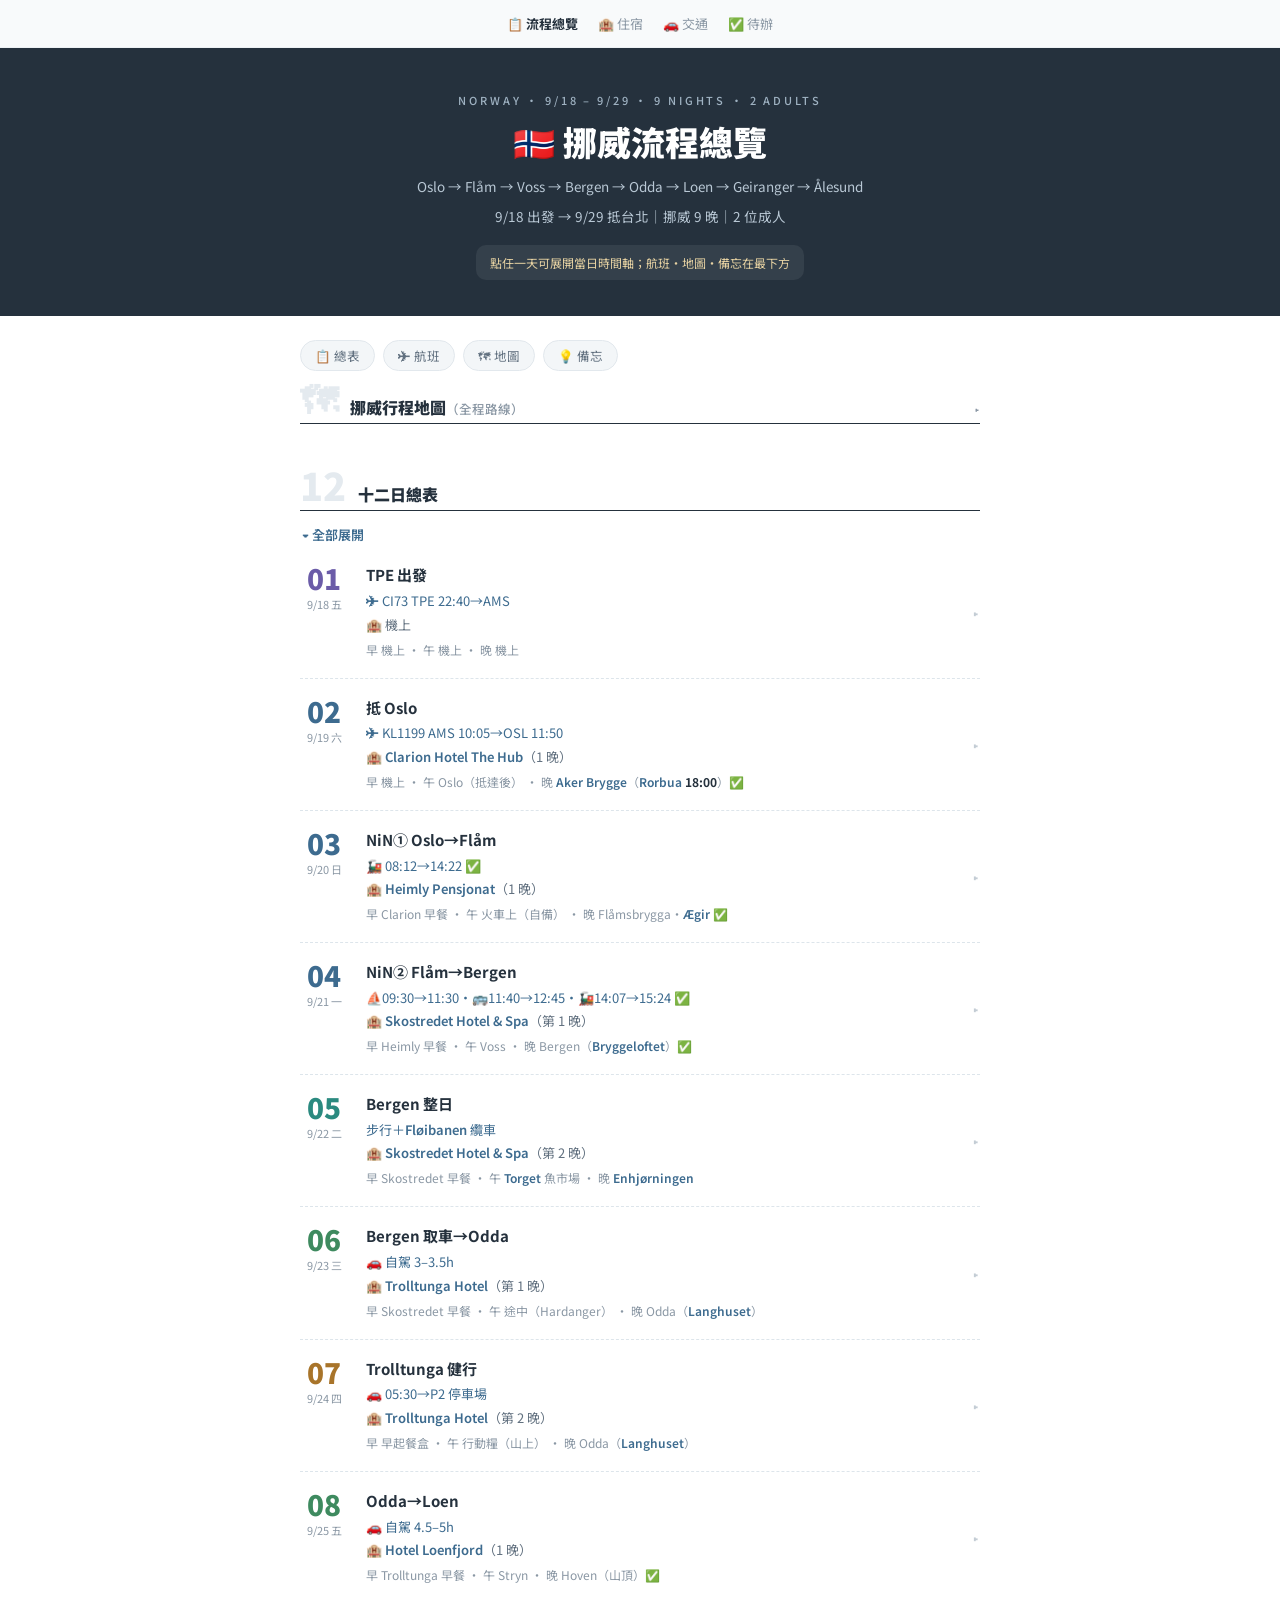
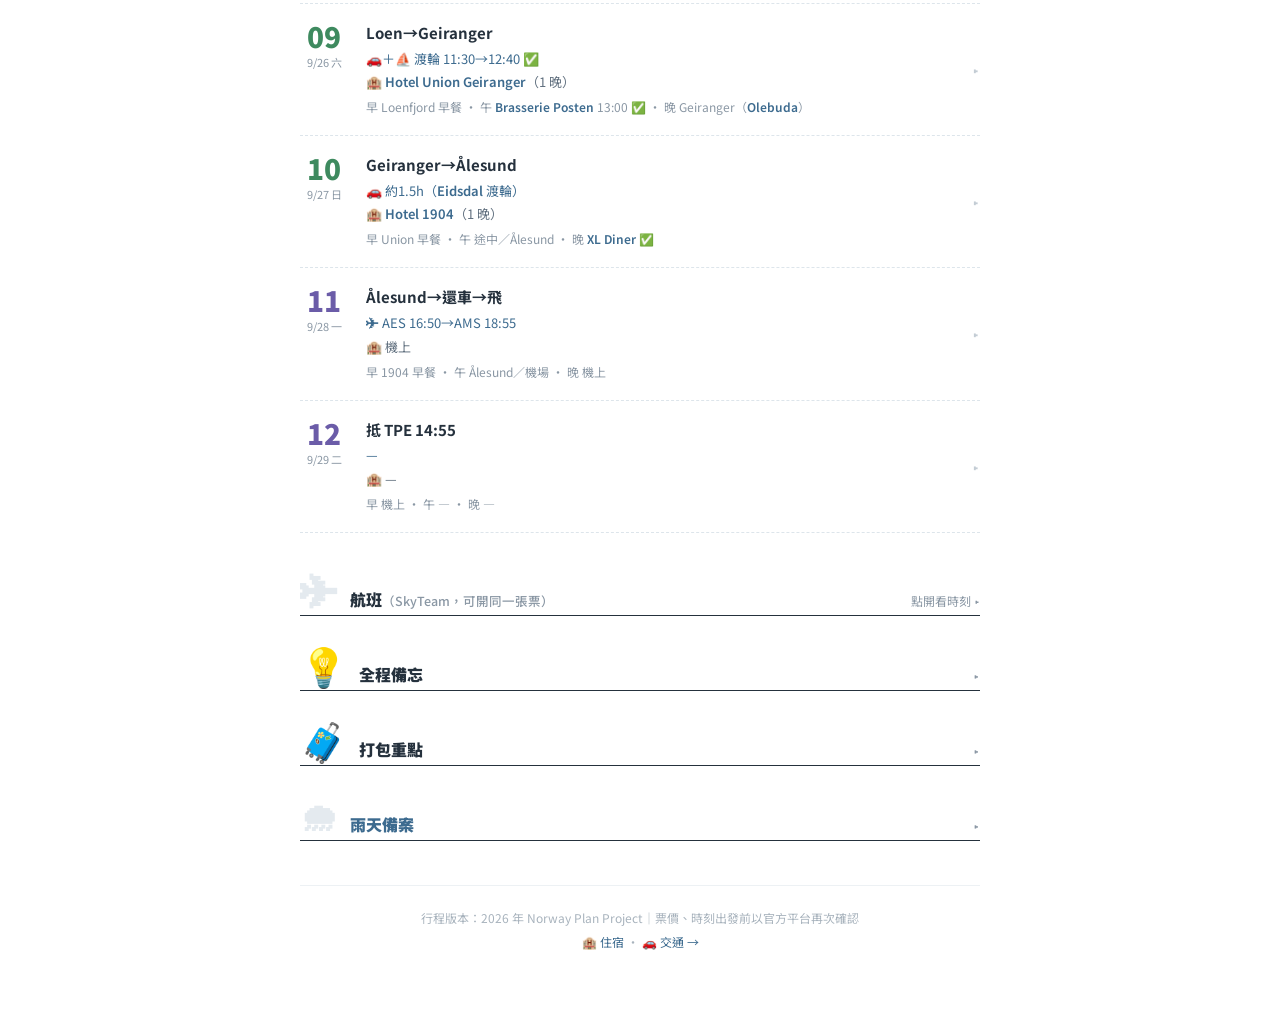
==== commit 2481447e: "9/19 晚餐 Rorbua 18:00 已訂：總表・時間軸・待辦餐廳訂位同步標記 ✅ Co-Authored-By: Claude Opus 5 <noreply@anthropic.com> Cl" ====
--- a/index.html
+++ b/index.html
@@ -106,7 +106,7 @@
             <div style="font-size:15px;font-weight:700;color:#25313d;line-height:1.45">抵 Oslo</div>
             <div style="font-size:13px;color:#3d6b8f;margin-top:4px;line-height:1.65">✈ KL1199 AMS 10:05→OSL 11:50</div>
             <div style="font-size:13px;color:#61707f;margin-top:3px">🏨 <a href="https://www.google.com/maps/search/?api=1&query=Clarion+Hotel+The+Hub+Oslo" target="_blank" rel="noopener" style="color:#3d6b8f;font-weight:600;text-decoration:none" class="hv3">Clarion Hotel The Hub</a><span>（1 晚）</span></div>
-            <div style="font-size:12px;color:#8a97a4;margin-top:5px;line-height:1.75">早 機上 · 午 Oslo（抵達後） · 晚 <a href="https://www.google.com/maps/search/?api=1&query=Aker+Brygge+Oslo" target="_blank" rel="noopener" style="color:#3d6b8f;font-weight:600;text-decoration:none" class="hv3">Aker Brygge</a>（<a href="https://www.google.com/maps/search/?api=1&query=Rorbua+Aker+Brygge+Oslo" target="_blank" rel="noopener" style="color:#3d6b8f;font-weight:600;text-decoration:none" class="hv3">Rorbua</a>）</div>
+            <div style="font-size:12px;color:#8a97a4;margin-top:5px;line-height:1.75">早 機上 · 午 Oslo（抵達後） · 晚 <a href="https://www.google.com/maps/search/?api=1&query=Aker+Brygge+Oslo" target="_blank" rel="noopener" style="color:#3d6b8f;font-weight:600;text-decoration:none" class="hv3">Aker Brygge</a>（<strong style="color:#25313d"><a href="https://www.google.com/maps/search/?api=1&query=Rorbua+Aker+Brygge+Oslo" target="_blank" rel="noopener" style="color:#3d6b8f;font-weight:600;text-decoration:none" class="hv3">Rorbua</a> 18:00</strong>）✅</div>
           </div>
             <span id="ar-02" style="color:#c3ccd4;font-size:15px;flex-shrink:0;align-self:center">▸</span>
           </div>
@@ -140,8 +140,8 @@
             <div style="flex:1;font-size:13.5px;color:#4a5866;line-height:1.65">check-in 拿房。</div>
           </div>
             <div style="border-top:1px solid #eef1f4;display:flex;gap:14px;padding:8px 0;align-items:flex-start">
-            <div style="flex:0 0 92px;font-weight:700;color:#2b6a8f;font-size:12.5px;white-space:nowrap;font-variant-numeric:tabular-nums">~18:00</div>
-            <div style="flex:1;font-size:13.5px;color:#4a5866;line-height:1.65">晚餐 <a href="https://www.google.com/maps/search/?api=1&query=Aker+Brygge+Oslo" target="_blank" rel="noopener" style="color:#3d6b8f;font-weight:600;text-decoration:none" class="hv3">Aker Brygge</a>（週六熱門，建議訂位）。</div>
+            <div style="flex:0 0 92px;font-weight:700;color:#2b6a8f;font-size:12.5px;white-space:nowrap;font-variant-numeric:tabular-nums">18:00</div>
+            <div style="flex:1;font-size:13.5px;color:#4a5866;line-height:1.65">晚餐 <strong style="color:#25313d"><a href="https://www.google.com/maps/search/?api=1&query=Rorbua+Aker+Brygge+Oslo" target="_blank" rel="noopener" style="color:#3d6b8f;font-weight:600;text-decoration:none" class="hv3">Rorbua</a></strong>（<a href="https://www.google.com/maps/search/?api=1&query=Aker+Brygge+Oslo" target="_blank" rel="noopener" style="color:#3d6b8f;font-weight:600;text-decoration:none" class="hv3">Aker Brygge</a>）✅ 已訂 18:00</div>
           </div>
             <div style="border-top:1px solid #eef1f4;display:flex;gap:14px;padding:8px 0;align-items:flex-start">
             <div style="flex:0 0 92px;font-weight:700;color:#2b6a8f;font-size:12.5px;white-space:nowrap;font-variant-numeric:tabular-nums">睡前</div>
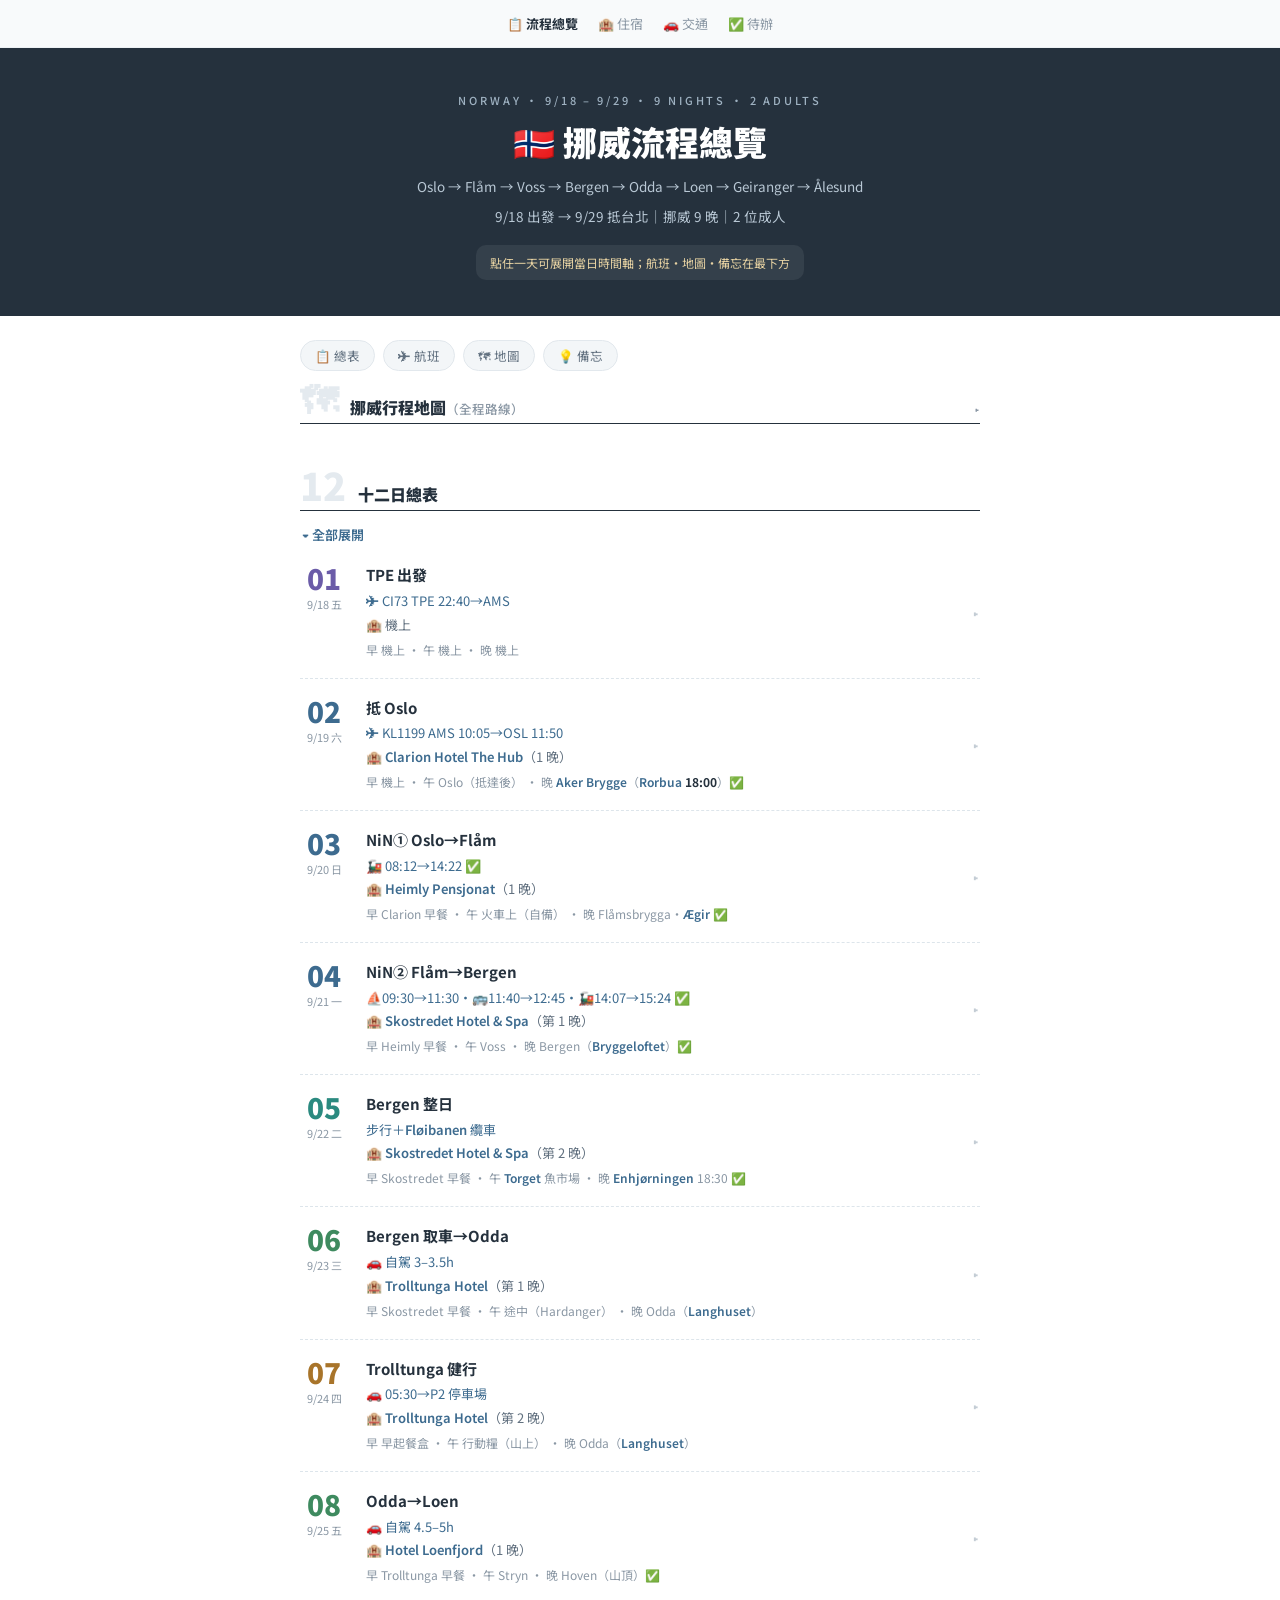
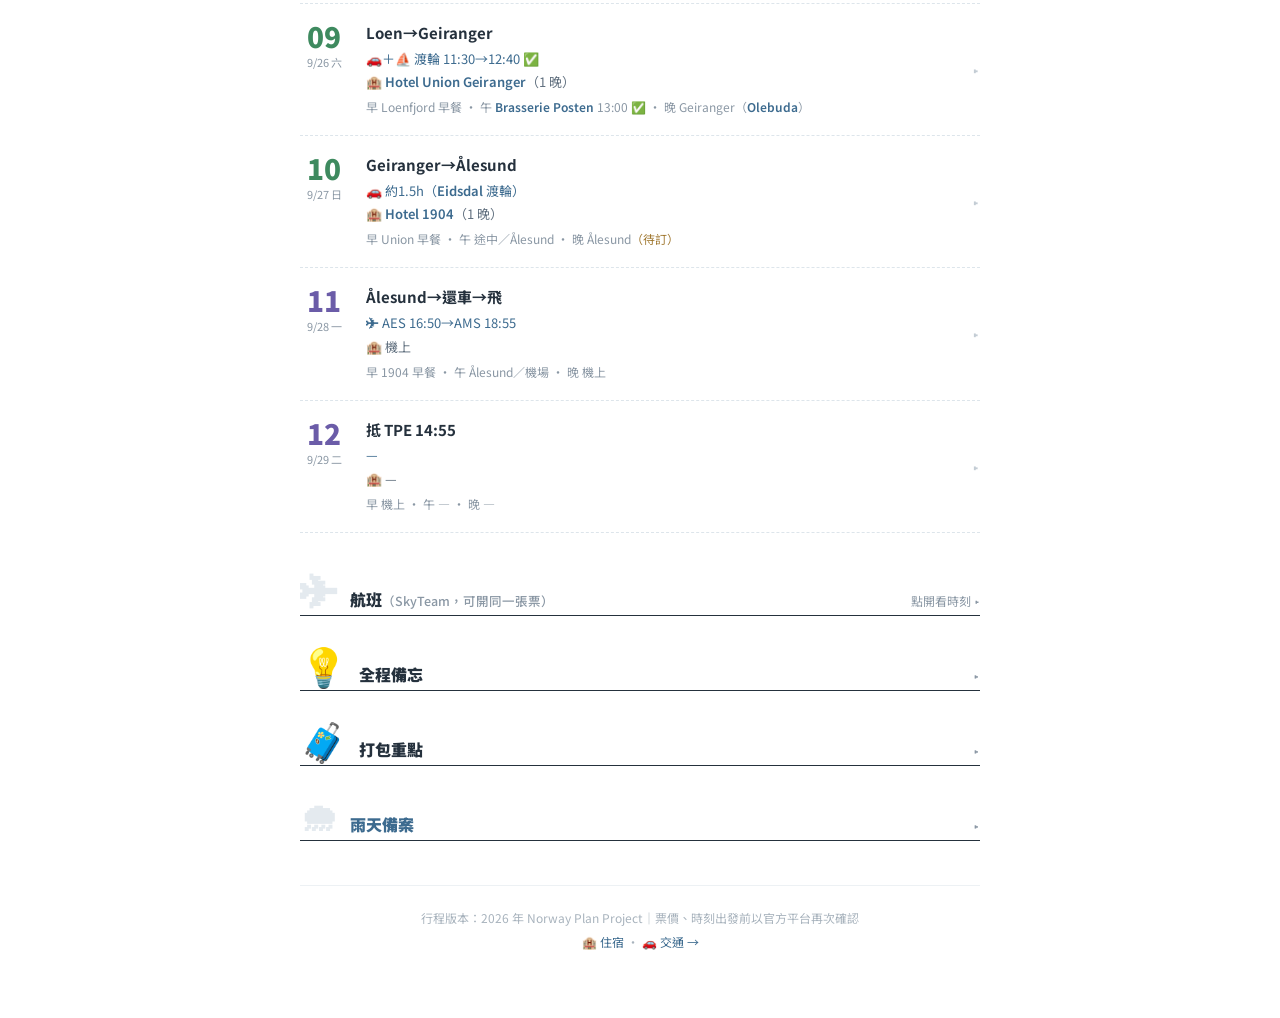
==== commit fbf5b669: "9/22 Enhjørningen 18:30 已確認 ✅；9/27 XL Diner 當天不開，改列 Molo Brew／Scandic Parken／Egon 候選待訂 Co-Authored-B" ====
--- a/index.html
+++ b/index.html
@@ -264,7 +264,7 @@
             <div style="font-size:15px;font-weight:700;color:#25313d;line-height:1.45">Bergen 整日</div>
             <div style="font-size:13px;color:#3d6b8f;margin-top:4px;line-height:1.65">步行＋<a href="https://www.google.com/maps/search/?api=1&query=Fl%C3%B8ibanen+Bergen" target="_blank" rel="noopener" style="color:#3d6b8f;font-weight:600;text-decoration:none" class="hv3">Fløibanen</a> 纜車</div>
             <div style="font-size:13px;color:#61707f;margin-top:3px">🏨 <a href="https://www.google.com/maps/search/?api=1&query=Skostredet+Hotel+Spa+Bergen" target="_blank" rel="noopener" style="color:#3d6b8f;font-weight:600;text-decoration:none" class="hv3">Skostredet Hotel & Spa</a><span>（第 2 晚）</span></div>
-            <div style="font-size:12px;color:#8a97a4;margin-top:5px;line-height:1.75">早 Skostredet 早餐 · 午 <a href="https://www.google.com/maps/search/?api=1&query=Torget+Fish+Market+Bergen" target="_blank" rel="noopener" style="color:#3d6b8f;font-weight:600;text-decoration:none" class="hv3">Torget</a> 魚市場 · 晚 <a href="https://www.google.com/maps/search/?api=1&query=Enhj%C3%B8rningen+Restaurant+Bergen" target="_blank" rel="noopener" style="color:#3d6b8f;font-weight:600;text-decoration:none" class="hv3">Enhjørningen</a></div>
+            <div style="font-size:12px;color:#8a97a4;margin-top:5px;line-height:1.75">早 Skostredet 早餐 · 午 <a href="https://www.google.com/maps/search/?api=1&query=Torget+Fish+Market+Bergen" target="_blank" rel="noopener" style="color:#3d6b8f;font-weight:600;text-decoration:none" class="hv3">Torget</a> 魚市場 · 晚 <a href="https://www.google.com/maps/search/?api=1&query=Enhj%C3%B8rningen+Restaurant+Bergen" target="_blank" rel="noopener" style="color:#3d6b8f;font-weight:600;text-decoration:none" class="hv3">Enhjørningen</a> 18:30 ✅</div>
           </div>
             <span id="ar-05" style="color:#c3ccd4;font-size:15px;flex-shrink:0;align-self:center">▸</span>
           </div>
@@ -295,7 +295,7 @@
           </div>
             <div style="border-top:1px solid #eef1f4;display:flex;gap:14px;padding:8px 0;align-items:flex-start">
             <div style="flex:0 0 92px;font-weight:700;color:#2b6a8f;font-size:12.5px;white-space:nowrap;font-variant-numeric:tabular-nums">~18:30</div>
-            <div style="flex:1;font-size:13.5px;color:#4a5866;line-height:1.65">晚餐 <strong style="color:#25313d"><a href="https://www.google.com/maps/search/?api=1&query=Enhj%C3%B8rningen+Restaurant+Bergen" target="_blank" rel="noopener" style="color:#3d6b8f;font-weight:600;text-decoration:none" class="hv3">Enhjørningen</a></strong>（<a href="https://www.google.com/maps/search/?api=1&query=Bryggen+Bergen" target="_blank" rel="noopener" style="color:#3d6b8f;font-weight:600;text-decoration:none" class="hv3">Bryggen</a> 精緻海鮮）✉ 已寄訂位信（18:30，待回覆確認；電話 +47 55 30 69 50）</div>
+            <div style="flex:1;font-size:13.5px;color:#4a5866;line-height:1.65">晚餐 <strong style="color:#25313d"><a href="https://www.google.com/maps/search/?api=1&query=Enhj%C3%B8rningen+Restaurant+Bergen" target="_blank" rel="noopener" style="color:#3d6b8f;font-weight:600;text-decoration:none" class="hv3">Enhjørningen</a></strong>（<a href="https://www.google.com/maps/search/?api=1&query=Bryggen+Bergen" target="_blank" rel="noopener" style="color:#3d6b8f;font-weight:600;text-decoration:none" class="hv3">Bryggen</a> 精緻海鮮）✅ 已訂 18:30</div>
           </div>
           </div>
         </div>
@@ -498,7 +498,7 @@
             <div style="font-size:15px;font-weight:700;color:#25313d;line-height:1.45">Geiranger→Ålesund</div>
             <div style="font-size:13px;color:#3d6b8f;margin-top:4px;line-height:1.65">🚗 約1.5h（<a href="https://www.google.com/maps/search/?api=1&query=Eidsdal+ferry+quay" target="_blank" rel="noopener" style="color:#3d6b8f;font-weight:600;text-decoration:none" class="hv3">Eidsdal</a> 渡輪）</div>
             <div style="font-size:13px;color:#61707f;margin-top:3px">🏨 <a href="https://www.google.com/maps/search/?api=1&query=Hotel+1904+%C3%85lesund" target="_blank" rel="noopener" style="color:#3d6b8f;font-weight:600;text-decoration:none" class="hv3">Hotel 1904</a><span>（1 晚）</span></div>
-            <div style="font-size:12px;color:#8a97a4;margin-top:5px;line-height:1.75">早 Union 早餐 · 午 途中／Ålesund · 晚 <a href="https://www.google.com/maps/search/?api=1&query=XL+Diner+%C3%85lesund" target="_blank" rel="noopener" style="color:#3d6b8f;font-weight:600;text-decoration:none" class="hv3">XL Diner</a> ✅</div>
+            <div style="font-size:12px;color:#8a97a4;margin-top:5px;line-height:1.75">早 Union 早餐 · 午 途中／Ålesund · 晚 Ålesund<span style="color:#a07830">（待訂）</span></div>
           </div>
             <span id="ar-10" style="color:#c3ccd4;font-size:15px;flex-shrink:0;align-self:center">▸</span>
           </div>
@@ -529,7 +529,7 @@
           </div>
             <div style="border-top:1px solid #eef1f4;display:flex;gap:14px;padding:8px 0;align-items:flex-start">
             <div style="flex:0 0 92px;font-weight:700;color:#2b6a8f;font-size:12.5px;white-space:nowrap;font-variant-numeric:tabular-nums">~18:30</div>
-            <div style="flex:1;font-size:13.5px;color:#4a5866;line-height:1.65">晚餐 <strong style="color:#25313d"><a href="https://www.google.com/maps/search/?api=1&query=XL+Diner+%C3%85lesund" target="_blank" rel="noopener" style="color:#3d6b8f;font-weight:600;text-decoration:none" class="hv3">XL Diner</a></strong> ✅ 已訂 18:30（bacalao 鹽漬鱈魚名店，Skaregata 1B，週日廚房至 21:30）；⚠週日 <a href="https://www.google.com/maps/search/?api=1&query=Green+Garden+Restaurant+%C3%85lesund" target="_blank" rel="noopener" style="color:#3d6b8f;font-weight:600;text-decoration:none" class="hv3">Green Garden</a>／<a href="https://www.google.com/maps/search/?api=1&query=Fisketorget+Delikatesse+%C3%85lesund" target="_blank" rel="noopener" style="color:#3d6b8f;font-weight:600;text-decoration:none" class="hv3">Fisketorget</a>／<a href="https://www.google.com/maps/search/?api=1&query=Apotekergata+No.+5+%C3%85lesund" target="_blank" rel="noopener" style="color:#3d6b8f;font-weight:600;text-decoration:none" class="hv3">Apotekergata</a> No.5 皆公休</div>
+            <div style="flex:1;font-size:13.5px;color:#4a5866;line-height:1.65">晚餐 <strong style="color:#a07830">待訂</strong>——⚠ <a href="https://www.google.com/maps/search/?api=1&query=XL+Diner+%C3%85lesund" target="_blank" rel="noopener" style="color:#3d6b8f;font-weight:600;text-decoration:none" class="hv3">XL Diner</a> 當天不營業。候選（皆需先電話確認）：<strong style="color:#25313d"><a href="https://www.google.com/maps/search/?api=1&query=Molo+Brew+Keiser+Wilhelms+gate+2+%C3%85lesund" target="_blank" rel="noopener" style="color:#3d6b8f;font-weight:600;text-decoration:none" class="hv3">Molo Brew</a></strong>（Keiser Wilhelms gate 2B，週日 13:00–21:00、廚房至 20:00；漢堡＋自釀啤酒）／<strong style="color:#25313d"><a href="https://www.google.com/maps/search/?api=1&query=Scandic+Parken+%C3%85lesund" target="_blank" rel="noopener" style="color:#3d6b8f;font-weight:600;text-decoration:none" class="hv3">Scandic Parken</a> Polarbjørn</strong>（頂樓全景餐廳）／<strong style="color:#25313d"><a href="https://www.google.com/maps/search/?api=1&query=Egon+%C3%85lesund+L%C3%B8venvoldgata+8" target="_blank" rel="noopener" style="color:#3d6b8f;font-weight:600;text-decoration:none" class="hv3">Egon</a></strong>（Løvenvoldgata 8，連鎖開到晚，+47 70 15 78 15）；想吃早一點可在 <a href="https://www.google.com/maps/search/?api=1&query=Fjellstua+418+Aksla+%C3%85lesund" target="_blank" rel="noopener" style="color:#3d6b8f;font-weight:600;text-decoration:none" class="hv3">Fjellstua 418</a>（Aksla 山上，週日 11:00–18:00）解決。⚠週日公休：<a href="https://www.google.com/maps/search/?api=1&query=Green+Garden+Restaurant+%C3%85lesund" target="_blank" rel="noopener" style="color:#3d6b8f;font-weight:600;text-decoration:none" class="hv3">Green Garden</a>（＝Hotel 1904 餐廳）／<a href="https://www.google.com/maps/search/?api=1&query=Fisketorget+Delikatesse+%C3%85lesund" target="_blank" rel="noopener" style="color:#3d6b8f;font-weight:600;text-decoration:none" class="hv3">Fisketorget</a>／<a href="https://www.google.com/maps/search/?api=1&query=Apotekergata+No.+5+%C3%85lesund" target="_blank" rel="noopener" style="color:#3d6b8f;font-weight:600;text-decoration:none" class="hv3">Apotekergata</a> No.5／<a href="https://www.google.com/maps/search/?api=1&query=Sj%C3%B8bua+Fiskerestaurant+%C3%85lesund" target="_blank" rel="noopener" style="color:#3d6b8f;font-weight:600;text-decoration:none" class="hv3">Sjøbua</a>（一–六 17:00–22:00）／Anno</div>
           </div>
           </div>
         </div>
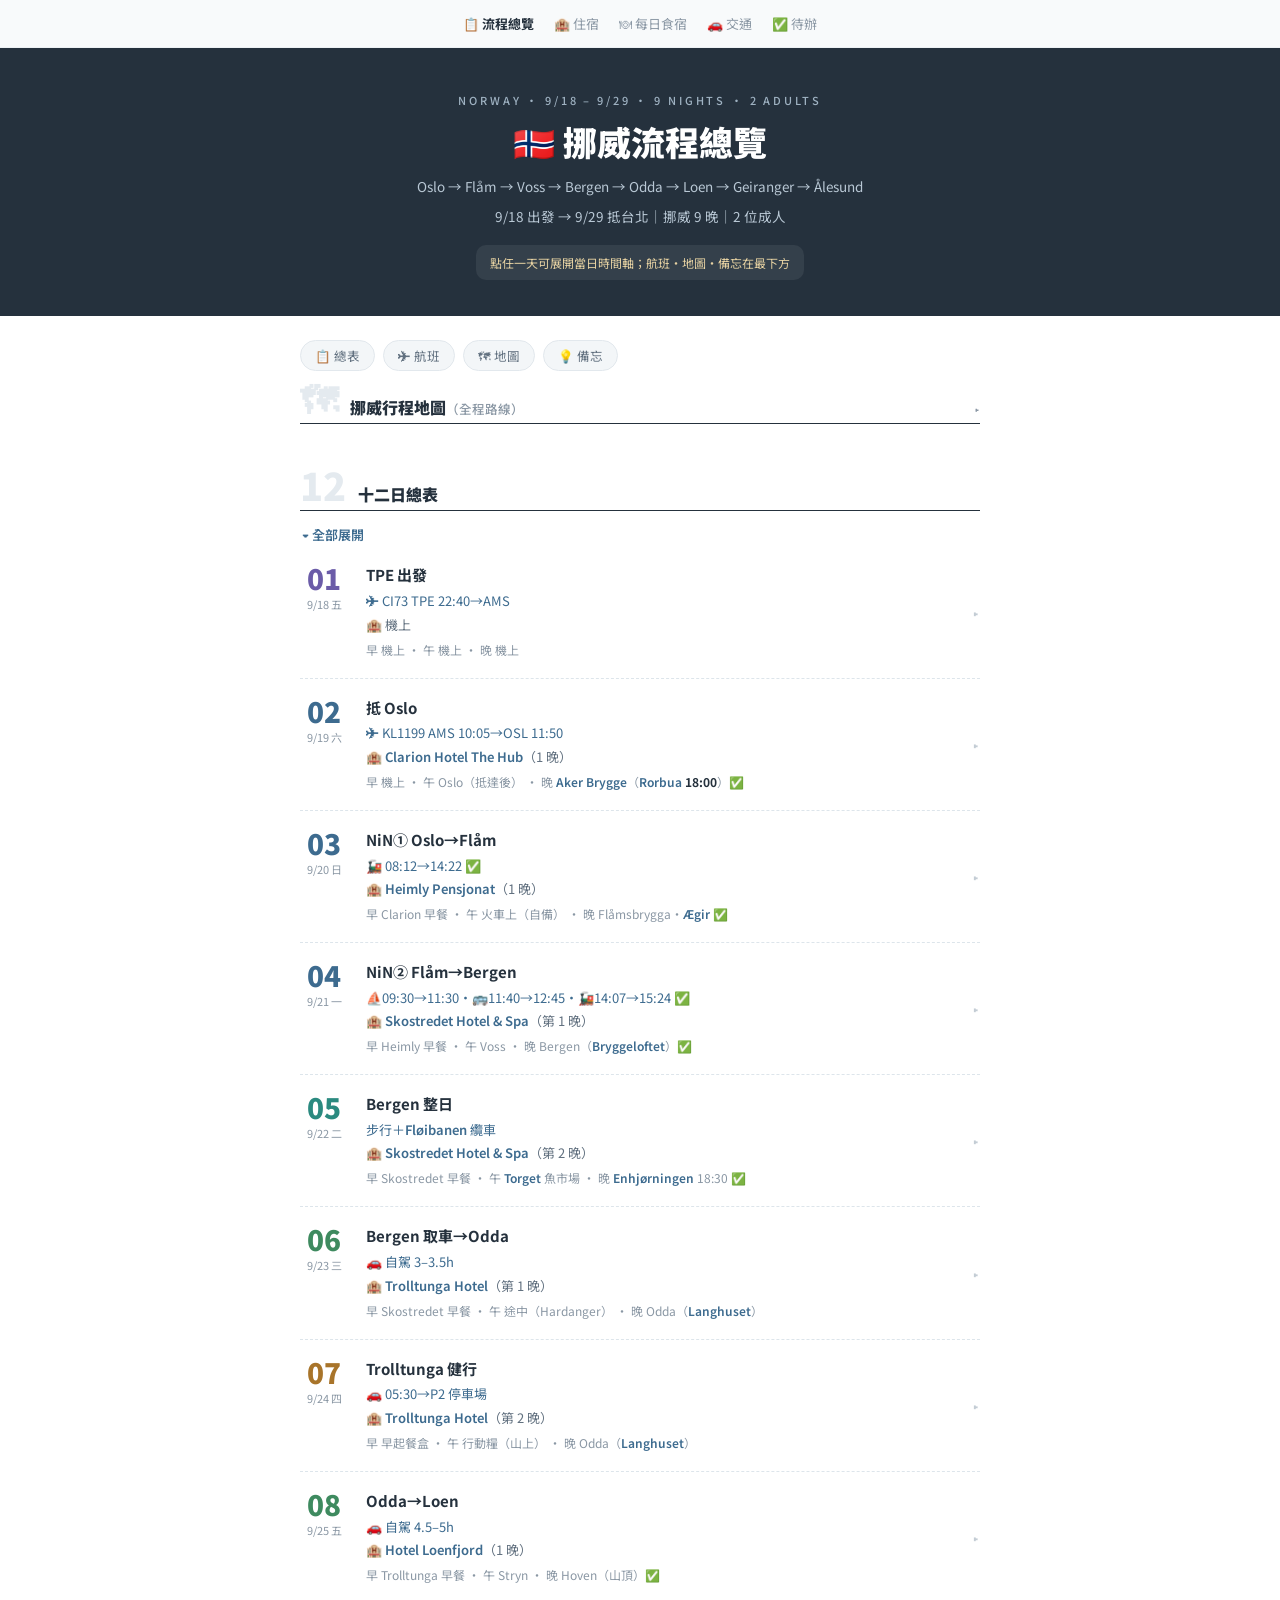
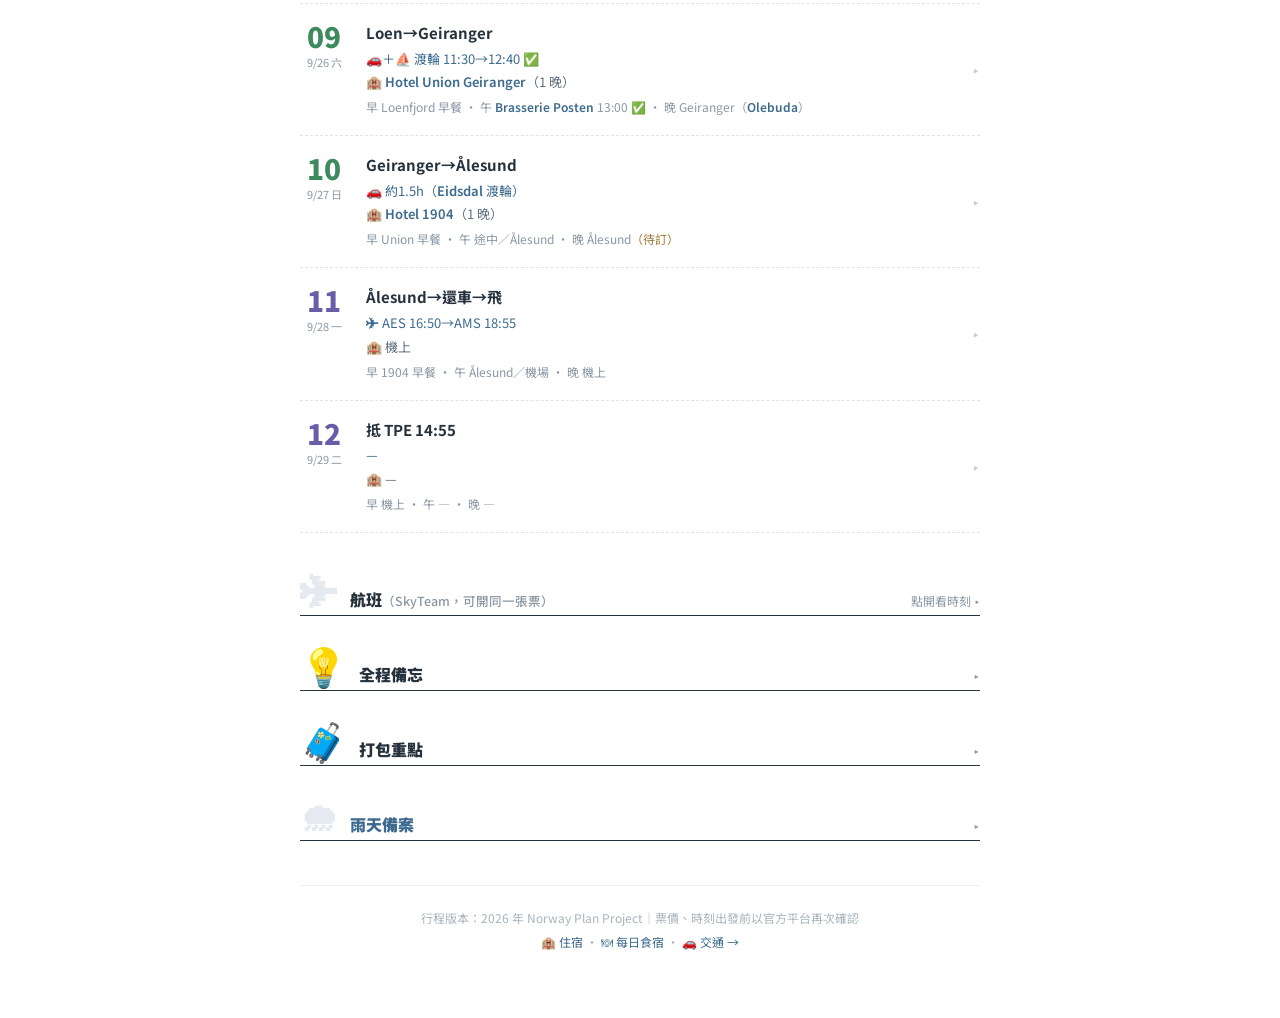
==== commit a7e6130f: "新增「每日食宿」整合頁：逐日住宿＋早午晚三餐、餐廳訂位一覽（6 已訂／1 待訂）、食宿備忘；各頁導覽列加入連結 Co-Authored-By: Claude Opus 5 <noreply@anthr" ====
--- a/index.html
+++ b/index.html
@@ -22,6 +22,7 @@
     <div style="display:flex;gap:20px;padding:14px 20px;font-size:13px;white-space:nowrap;width:max-content;margin:0 auto">
       <a href="index.html" style="color:#25313d;font-weight:700;text-decoration:none">📋 流程總覽</a>
       <a href="hotels.html" style="color:#8a97a4;text-decoration:none" class="hv1">🏨 住宿</a>
+      <a href="stay-dining.html" style="color:#8a97a4;text-decoration:none" class="hv1">🍽 每日食宿</a>
       <a href="transport.html" style="color:#8a97a4;text-decoration:none" class="hv1">🚗 交通</a>
       <a href="norway-todo.html" style="color:#8a97a4;text-decoration:none" class="hv1">✅ 待辦</a>
     </div>
@@ -708,7 +709,7 @@
         <!-- footer -->
     <div style="text-align:center;font-size:12px;color:#a8b3bd;margin-top:44px;padding-top:20px;border-top:1px solid #edf1f4;line-height:2">
       行程版本：2026 年 Norway Plan Project｜票價、時刻出發前以官方平台再次確認<br>
-      <a href="hotels.html" style="color:#3d6b8f;text-decoration:none">🏨 住宿</a> ・ <a href="transport.html" style="color:#3d6b8f;text-decoration:none">🚗 交通 →</a>
+      <a href="hotels.html" style="color:#3d6b8f;text-decoration:none">🏨 住宿</a> ・ <a href="stay-dining.html" style="color:#3d6b8f;text-decoration:none">🍽 每日食宿</a> ・ <a href="transport.html" style="color:#3d6b8f;text-decoration:none">🚗 交通 →</a>
     </div>
 
   </div>
